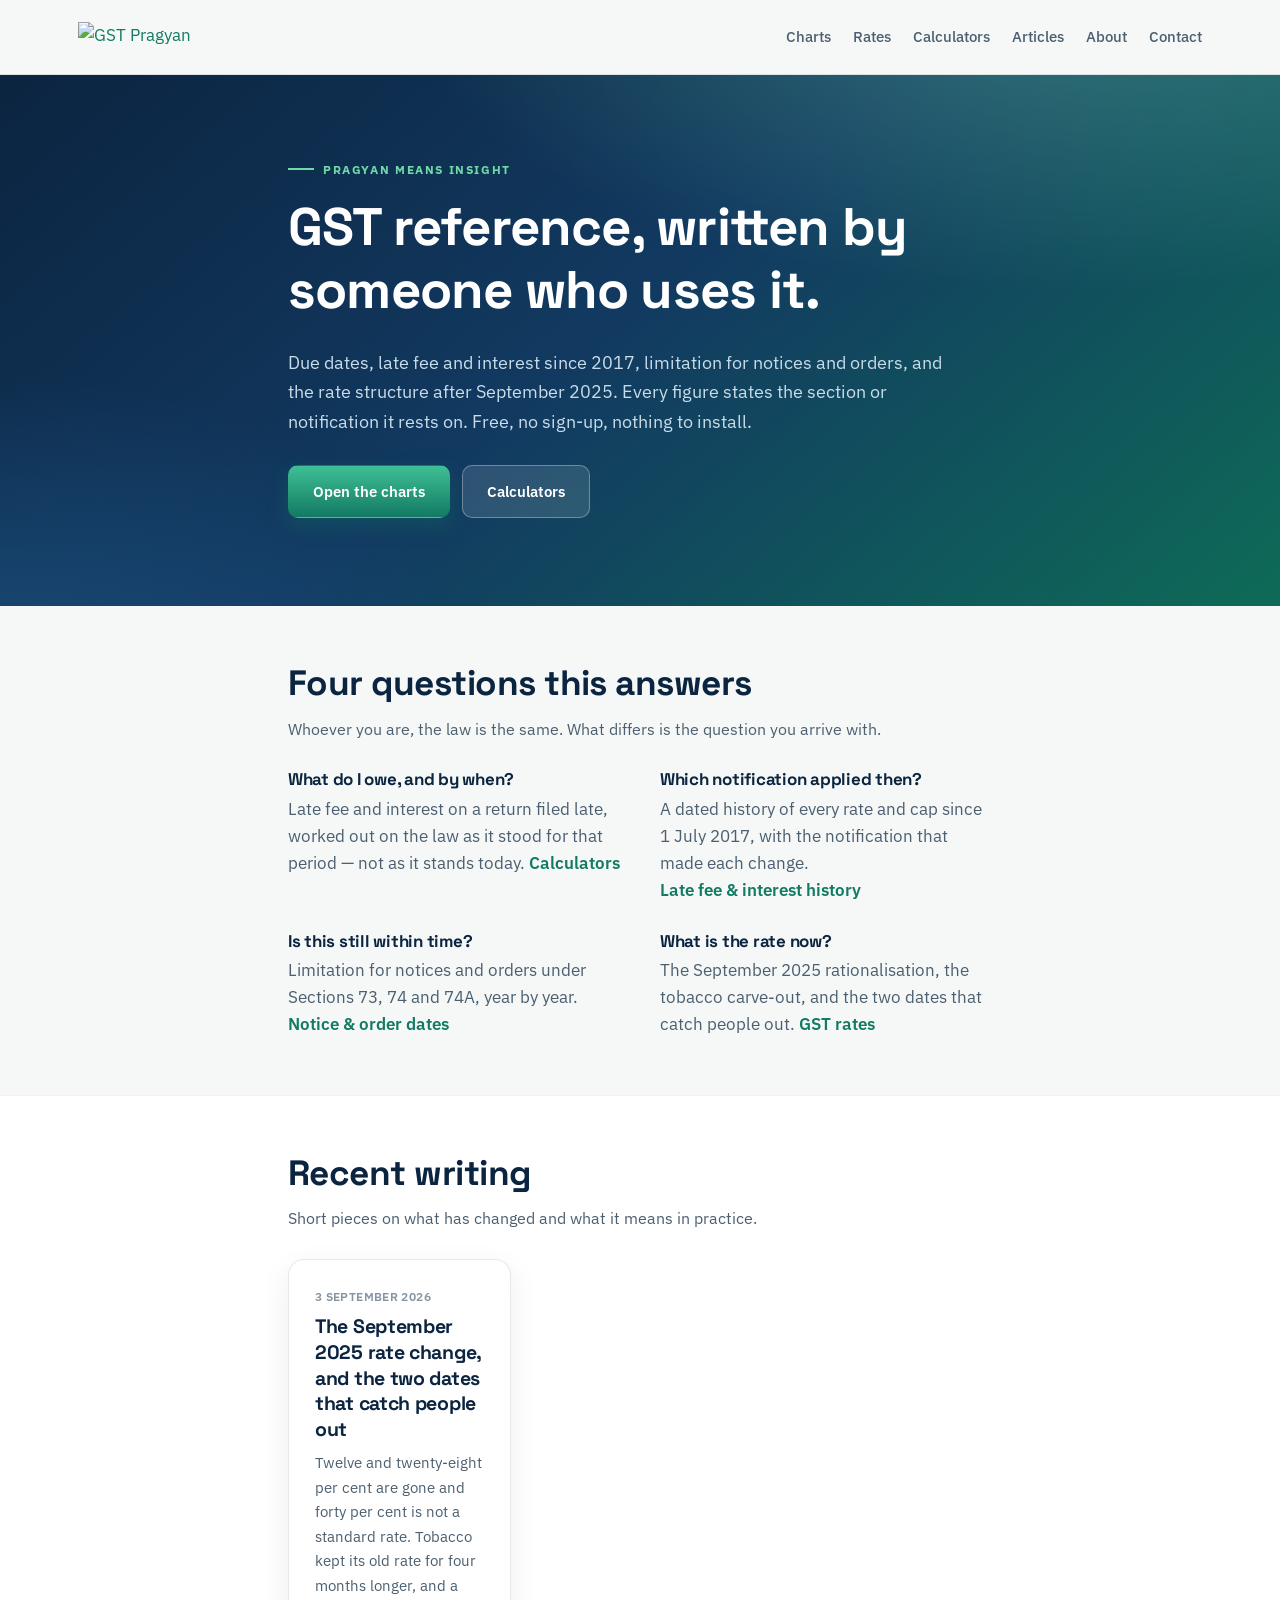
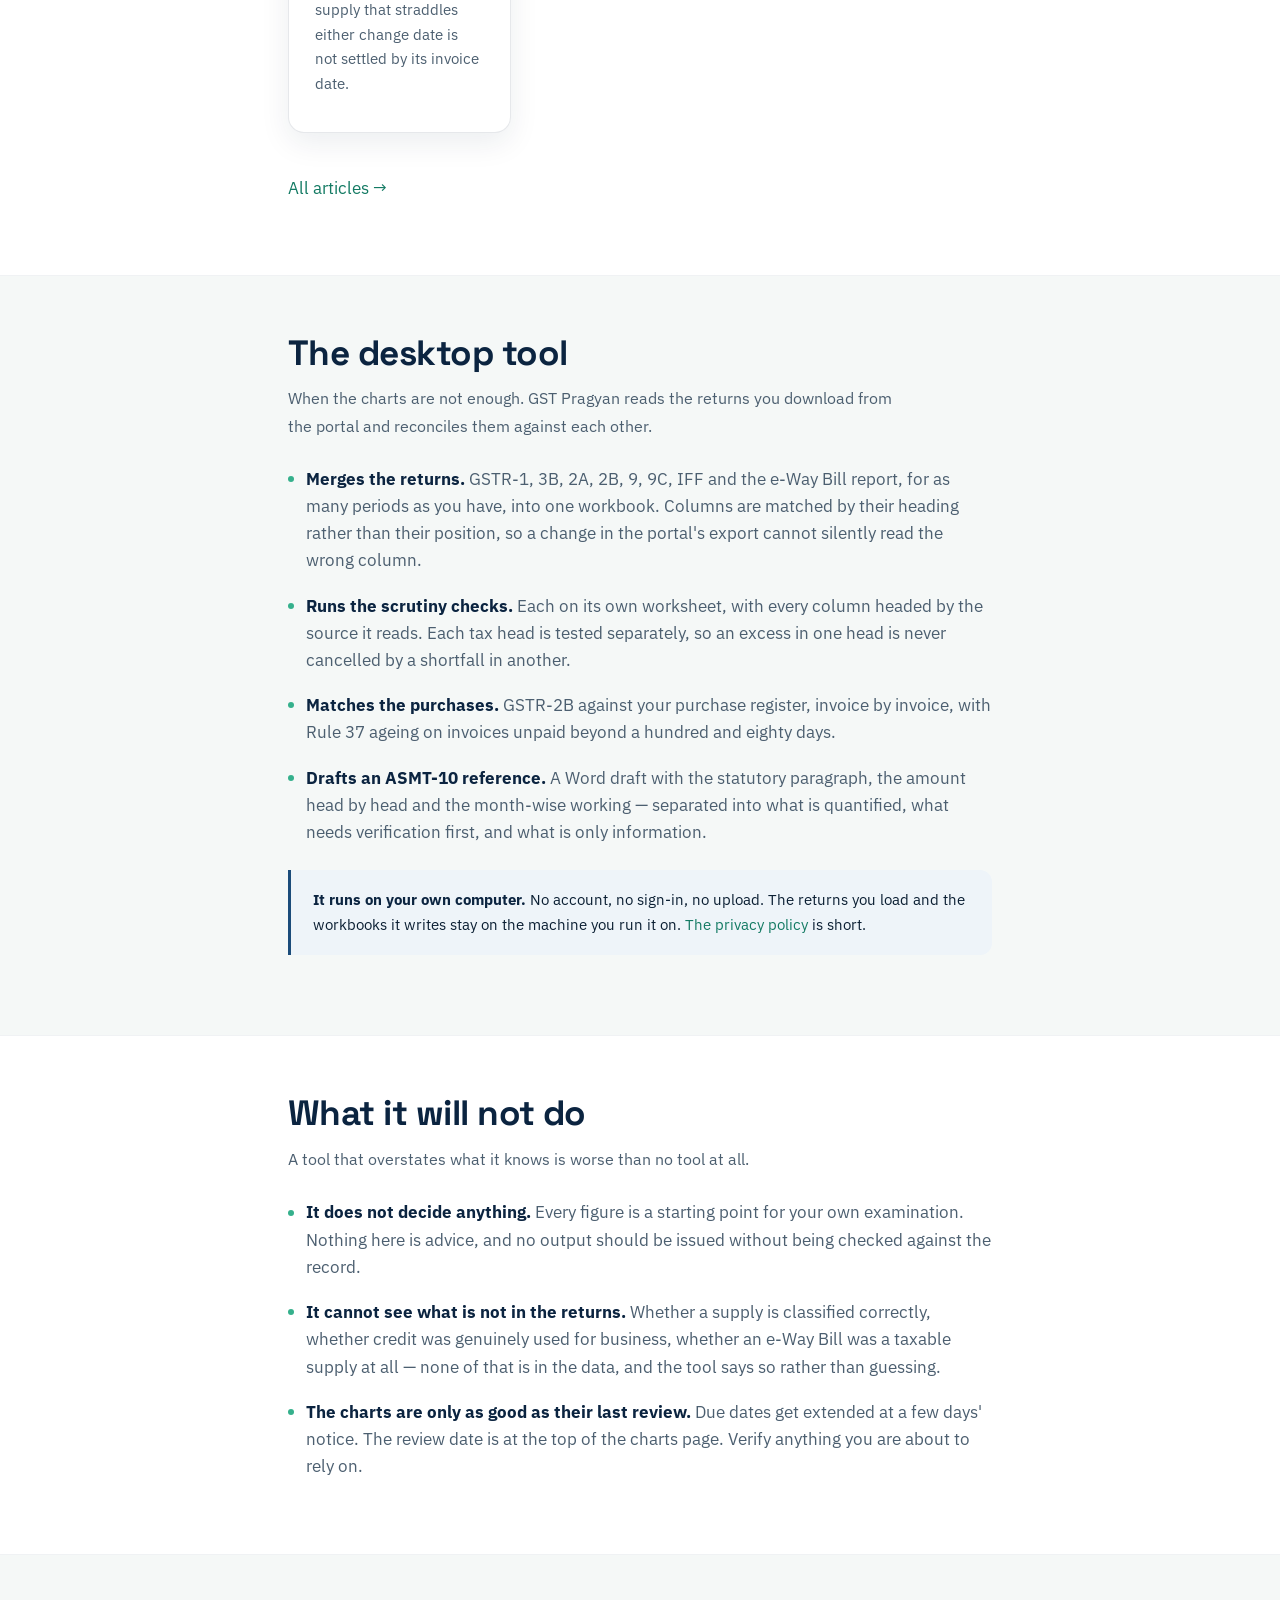
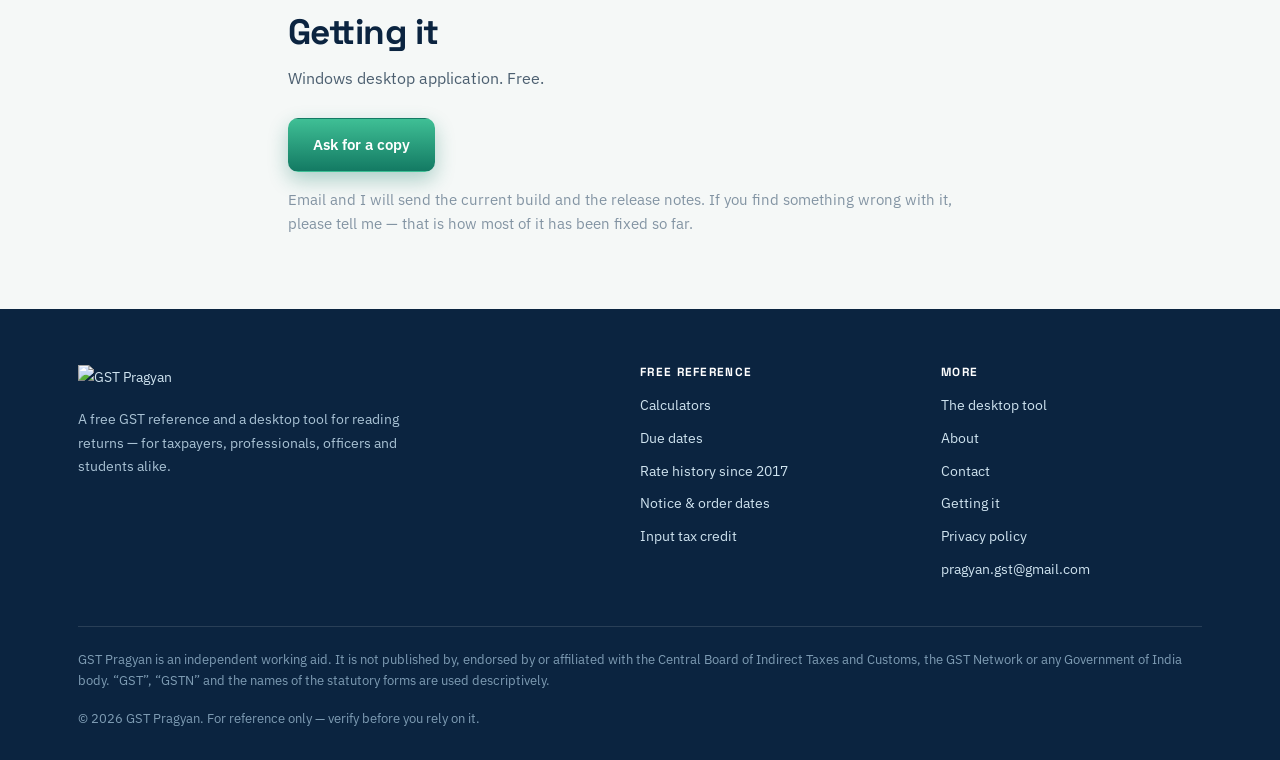
==== index.html @ 334d6736 "Add files via upload" ====
<!DOCTYPE html>
<html lang="en">
<head>
<meta charset="utf-8">
<meta name="viewport" content="width=device-width, initial-scale=1">
<title>GST Pragyan — read your GST returns, don't just file them</title>
<meta name="description" content="Free GST reference and calculators: due dates, late fee and interest from 01.07.2017 with every notification, limitation dates for notices and orders, and a desktop tool that reconciles GSTR-1, 3B, 2A and 2B.">
<meta property="og:title" content="GST Pragyan — read your GST returns">
<meta property="og:description" content="Free GST charts and calculators, and a desktop tool that reconciles the returns and prepares an ASMT-10 reference.">
<meta property="og:type" content="website">
<meta property="og:image" content="assets/og.jpg">
<meta name="theme-color" content="#0B2440">
<link rel="preconnect" href="https://fonts.googleapis.com">
<link rel="preconnect" href="https://fonts.gstatic.com" crossorigin>
<link href="https://fonts.googleapis.com/css2?family=Space+Grotesk:wght@500;600;700&family=IBM+Plex+Sans:wght@400;500;600;700&family=IBM+Plex+Mono:wght@500&display=swap" rel="stylesheet">
<link rel="stylesheet" href="style.css">
<link rel="icon" type="image/png" href="assets/mark-64.png">
<link rel="apple-touch-icon" href="assets/mark.png">
</head>
<body>
<a class="skip" href="#main">Skip to content</a>

<header class="site">
  <div class="wrap nav">
    <a class="brand" href="index.html">
      <img src="assets/wordmark.png" alt="GST Pragyan" width="215" height="27" class="wm">
    </a>
    <nav>
      <a href="compliance.html">Charts</a>
      <a href="compliance.html#rates">Rates</a>
      <a href="compliance.html#calc">Calculators</a>
      <a href="articles.html">Articles</a>
      <a href="about.html">About</a>
      <a href="contact.html">Contact</a>
    </nav>
  </div>
</header>

<main id="main">

<div class="hero">
  <div class="wrap narrow">
    <span class="eyebrow">Pragyan means insight</span>
    <h1>GST reference, written by someone who uses it.</h1>
    <p class="lede">Due dates, late fee and interest since 2017, limitation for notices and
    orders, and the rate structure after September 2025. Every figure states the section or
    notification it rests on. Free, no sign-up, nothing to install.</p>
    <div class="cta-row">
      <a class="btn btn-primary" href="compliance.html">Open the charts</a>
      <a class="btn btn-glass" href="compliance.html#calc">Calculators</a>
    </div>
  </div>
</div>

<section id="who">
  <div class="wrap narrow">
    <h2>Four questions this answers</h2>
    <p class="sub">Whoever you are, the law is the same. What differs is the question you
    arrive with.</p>

    <div class="qa">
      <div>
        <h3>What do I owe, and by when?</h3>
        <p>Late fee and interest on a return filed late, worked out on the law as it stood
        for that period — not as it stands today.
        <a href="compliance.html#calc">Calculators</a></p>
      </div>
      <div>
        <h3>Which notification applied then?</h3>
        <p>A dated history of every rate and cap since 1 July 2017, with the notification
        that made each change. <a href="compliance.html#history">Late fee &amp; interest history</a></p>
      </div>
      <div>
        <h3>Is this still within time?</h3>
        <p>Limitation for notices and orders under Sections 73, 74 and 74A, year by year.
        <a href="compliance.html#limitation">Notice &amp; order dates</a></p>
      </div>
      <div>
        <h3>What is the rate now?</h3>
        <p>The September 2025 rationalisation, the tobacco carve-out, and the two dates
        that catch people out. <a href="compliance.html#rates">GST rates</a></p>
      </div>
    </div>
  </div>
</section>

<section class="paper" id="articles">
  <div class="wrap narrow">
    <h2>Recent writing</h2>
    <p class="sub">Short pieces on what has changed and what it means in practice.</p>
    <div class="latest" id="latest-articles"></div>
    <p style="margin-top:22px"><a href="articles.html">All articles &rarr;</a></p>
  </div>
</section>

<section id="tool">
  <div class="wrap narrow">
    <h2>The desktop tool</h2>
    <p class="sub">When the charts are not enough. GST Pragyan reads the returns you
    download from the portal and reconciles them against each other.</p>

    <ul class="plain">
      <li><strong>Merges the returns.</strong> GSTR-1, 3B, 2A, 2B, 9, 9C, IFF and the
      e-Way Bill report, for as many periods as you have, into one workbook. Columns are
      matched by their heading rather than their position, so a change in the portal's
      export cannot silently read the wrong column.</li>

      <li><strong>Runs the scrutiny checks.</strong> Each on its own worksheet, with every
      column headed by the source it reads. Each tax head is tested separately, so an
      excess in one head is never cancelled by a shortfall in another.</li>

      <li><strong>Matches the purchases.</strong> GSTR-2B against your purchase register,
      invoice by invoice, with Rule 37 ageing on invoices unpaid beyond a hundred and
      eighty days.</li>

      <li><strong>Drafts an ASMT-10 reference.</strong> A Word draft with the statutory
      paragraph, the amount head by head and the month-wise working — separated into what
      is quantified, what needs verification first, and what is only information.</li>
    </ul>

    <div class="note info">
      <p><strong>It runs on your own computer.</strong> No account, no sign-in, no upload.
      The returns you load and the workbooks it writes stay on the machine you run it on.
      <a href="privacy.html">The privacy policy</a> is short.</p>
    </div>
  </div>
</section>

<section class="paper" id="honest">
  <div class="wrap narrow">
    <h2>What it will not do</h2>
    <p class="sub">A tool that overstates what it knows is worse than no tool at all.</p>

    <ul class="plain">
      <li><strong>It does not decide anything.</strong> Every figure is a starting point
      for your own examination. Nothing here is advice, and no output should be issued
      without being checked against the record.</li>

      <li><strong>It cannot see what is not in the returns.</strong> Whether a supply is
      classified correctly, whether credit was genuinely used for business, whether an
      e-Way Bill was a taxable supply at all — none of that is in the data, and the tool
      says so rather than guessing.</li>

      <li><strong>The charts are only as good as their last review.</strong> Due dates get
      extended at a few days' notice. The review date is at the top of the charts page.
      Verify anything you are about to rely on.</li>
    </ul>
  </div>
</section>

<section id="download">
  <div class="wrap narrow">
    <h2>Getting it</h2>
    <p class="sub">Windows desktop application. Free.</p>
    <p><a class="btn btn-primary" href="mailto:pragyan.gst@gmail.com?subject=GST%20Pragyan%20-%20download">Ask for a copy</a></p>
    <p class="muted" style="margin-top:14px">Email and I will send the current build and
    the release notes. If you find something wrong with it, please tell me — that is how
    most of it has been fixed so far.</p>
  </div>
</section>

</main>

<footer class="site">
  <div class="wrap">
    <div class="cols">
      <div>
        <a class="brand" href="index.html">
          <img src="assets/wordmark-light.png" alt="GST Pragyan" width="210" height="26" class="wm">
        </a>
        <p style="margin-top:14px;max-width:44ch">
          A free GST reference and a desktop tool for reading returns — for taxpayers,
          professionals, officers and students alike.
        </p>
      </div>
      <div>
        <h4>Free reference</h4>
        <ul>
          <li><a href="compliance.html#calc">Calculators</a></li>
          <li><a href="compliance.html#duedates">Due dates</a></li>
          <li><a href="compliance.html#history">Rate history since 2017</a></li>
          <li><a href="compliance.html#limitation">Notice &amp; order dates</a></li>
          <li><a href="compliance.html#itc">Input tax credit</a></li>
        </ul>
      </div>
      <div>
        <h4>More</h4>
        <ul>
          <li><a href="index.html#tool">The desktop tool</a></li>
          <li><a href="about.html">About</a></li>
          <li><a href="contact.html">Contact</a></li>
          <li><a href="index.html#download">Getting it</a></li>
          <li><a href="privacy.html">Privacy policy</a></li>
          <li><a href="mailto:pragyan.gst@gmail.com">pragyan.gst@gmail.com</a></li>
        </ul>
      </div>
    </div>
    <div class="rule">
      <p>GST Pragyan is an independent working aid. It is not published by, endorsed by or
      affiliated with the Central Board of Indirect Taxes and Customs, the GST Network or
      any Government of India body. “GST”, “GSTN” and the names of the statutory forms are
      used descriptively.</p>
      <p style="margin:0">© 2026 GST Pragyan. For reference only — verify before you rely on it.</p>
    </div>
  </div>
</footer>


<script>
/* The three most recent articles, from the same manifest that drives articles.html —
   so publishing means editing one file, not two. Silent on failure: a home page that
   loads is worth more than an error where a list would be. */
(function () {
  var host = document.getElementById("latest-articles");
  if (!host || !window.fetch) return;
  var M = ["January","February","March","April","May","June","July","August",
           "September","October","November","December"];
  function esc(s) {
    return String(s).replace(/[&<>"]/g, function (c) {
      return ({ "&": "&amp;", "<": "&lt;", ">": "&gt;", '"': "&quot;" })[c];
    });
  }
  fetch("articles.json", { cache: "no-store" })
    .then(function (r) { return r.ok ? r.json() : null; })
    .then(function (d) {
      var list = (d && d.articles) || [];
      if (!list.length) { document.getElementById("articles").style.display = "none"; return; }
      host.innerHTML = list.slice(0, 3).map(function (a) {
        var p = String(a.date).split("-");
        var when = p.length === 3
          ? parseInt(p[2], 10) + " " + M[parseInt(p[1], 10) - 1] + " " + p[0] : a.date;
        return '<article class="card art"><div class="art-meta">' + esc(when) + "</div>" +
               '<h3><a href="articles/' + esc(a.slug) + '.html">' + esc(a.title) + "</a></h3>" +
               "<p>" + esc(a.summary || "") + "</p></article>";
      }).join("");
    })
    .catch(function () { document.getElementById("articles").style.display = "none"; });
})();
</script>
</body>
</html>
---- style.css ----
/* GST Pragyan — one stylesheet, no framework, no build step.
   Palette taken from the logo: deep navy, teal, mint green, with orange as the single
   accent that appears in the wordmark's arrow. */

:root {
  --navy-deep: #0B2440;
  --navy: #123A61;
  --navy-soft: #1B4C7A;
  --teal-deep: #0E6B57;
  --teal: #137A63;
  --teal-light: #35B08C;
  --green: #6FD9A8;
  --orange: #F5921F;
  --orange-soft: #FFF1DE;
  --rose: #D6455B;
  --rose-soft: #FDEDEF;

  --bg: #F5F8F7;
  --paper: #FFFFFF;
  --ink: #0B1F33;
  --ink-soft: #4C5F70;
  --ink-faint: #8394A3;
  --line: rgba(11, 36, 64, .10);
  --line-soft: rgba(11, 36, 64, .06);

  --radius: 16px;
  --shadow: 0 10px 30px rgba(11, 36, 64, .08);
  --shadow-lg: 0 24px 60px rgba(11, 36, 64, .14);
  --wrap: 1180px;
  --sans: "IBM Plex Sans", -apple-system, BlinkMacSystemFont, "Segoe UI", Roboto, Arial, sans-serif;
  --display: "Space Grotesk", var(--sans);
  --mono: "IBM Plex Mono", ui-monospace, SFMono-Regular, Menlo, monospace;
}

* { box-sizing: border-box; }
html { scroll-behavior: smooth; scroll-padding-top: 88px; }
body {
  margin: 0; background: var(--bg); color: var(--ink);
  font-family: var(--sans); font-size: 16.5px; line-height: 1.65;
  -webkit-font-smoothing: antialiased;
}
img { max-width: 100%; display: block; }
h1, h2, h3, h4 { font-family: var(--display); margin: 0 0 .5em; color: var(--navy-deep);
                 letter-spacing: -.015em; line-height: 1.2; font-weight: 700; }
h1 { font-size: clamp(2.1rem, 5vw, 3.3rem); }
h2 { font-size: clamp(1.6rem, 3.2vw, 2.2rem); }
h3 { font-size: 1.1rem; }
p { margin: 0 0 1rem; }
a { color: var(--teal); text-decoration: none; }
a:hover { text-decoration: underline; }
.wrap { max-width: var(--wrap); margin: 0 auto; padding: 0 28px; }
.mono { font-family: var(--mono); font-variant-numeric: tabular-nums; }

/* ---------------------------------------------------------------- header */
header.site {
  position: sticky; top: 0; z-index: 60;
  background: rgba(245, 248, 247, .90);
  backdrop-filter: saturate(180%) blur(12px);
  border-bottom: 1px solid var(--line);
}
.nav { display: flex; align-items: center; gap: 26px; height: 74px; }
.brand { display: flex; align-items: center; gap: 11px; }
.brand:hover { text-decoration: none; }
.brand img { height: 42px; width: auto; }
.brand .bt { font-family: var(--display); font-weight: 700; font-size: 1.18rem;
             color: var(--navy-deep); letter-spacing: -.02em; line-height: 1.1; }
.brand .bs { font-size: .66rem; color: var(--ink-faint); letter-spacing: .1em;
             text-transform: uppercase; font-weight: 600; }
.nav nav { margin-left: auto; display: flex; gap: 22px; align-items: center; flex-wrap: wrap; }
.nav nav a { color: var(--ink-soft); font-size: .93rem; font-weight: 500; }
.nav nav a:hover, .nav nav a[aria-current="page"] { color: var(--navy-deep); text-decoration: none; }

/* ---------------------------------------------------------------- hero */
.hero {
  position: relative; overflow: hidden; color: #fff;
  background:
    radial-gradient(1100px 520px at 84% -20%, rgba(111, 217, 168, .38), transparent 62%),
    radial-gradient(760px 500px at 0% 115%, rgba(27, 76, 122, .9), transparent 62%),
    linear-gradient(140deg, #0B2440 0%, #123A61 48%, #0E6B57 100%);
  padding: 76px 0 88px;
}
.hero .wrap { position: relative; z-index: 2; }
.hero-grid { display: grid; grid-template-columns: 1.12fr .88fr; gap: 48px; align-items: center; }
.hero h1 { color: #fff; max-width: 15ch; }
.hero h1 em { font-style: normal; color: var(--green); }
.hero .lede { font-size: 1.13rem; color: #C9DCE9; max-width: 54ch; margin-bottom: 28px; }
.eyebrow {
  display: inline-flex; align-items: center; gap: 9px; font-size: .72rem; font-weight: 700;
  letter-spacing: .14em; text-transform: uppercase; color: var(--green); margin-bottom: 16px;
}
.eyebrow::before { content: ""; width: 26px; height: 2px; background: var(--green); }
.hero-art { display: grid; place-items: center; }
.hero-art img { max-width: 320px; filter: drop-shadow(0 24px 50px rgba(0, 0, 0, .32)); }
.badges { display: flex; gap: 9px; flex-wrap: wrap; margin-top: 26px; }
.cta-row { display: flex; gap: 12px; flex-wrap: wrap; }

/* ---------------------------------------------------------------- buttons + chips */
.btn {
  display: inline-flex; align-items: center; gap: 8px; padding: 13px 24px;
  border-radius: 10px; font-weight: 600; font-size: .96rem; border: 1px solid transparent;
  cursor: pointer; transition: transform .12s ease, box-shadow .12s ease, filter .12s ease;
}
.btn:hover { text-decoration: none; transform: translateY(-1px); }
.btn-primary { background: linear-gradient(180deg, #3FBF95, var(--teal)); color: #fff;
               box-shadow: 0 8px 20px rgba(19, 122, 99, .32); }
.btn-primary:hover { filter: brightness(1.06); }
.btn-glass { background: rgba(255, 255, 255, .12); color: #fff; border-color: rgba(255, 255, 255, .30); }
.btn-glass:hover { background: rgba(255, 255, 255, .2); }
.btn-outline { background: var(--paper); color: var(--navy-deep); border-color: var(--line); }
.btn-outline:hover { border-color: var(--navy-soft); box-shadow: var(--shadow); }
.btn[aria-disabled="true"] { opacity: .6; cursor: not-allowed; transform: none; }

.chip { display: inline-block; padding: 6px 14px; border-radius: 100px; font-size: .78rem;
        font-weight: 700; }
.chip-green { background: var(--green); color: #063D2A; }
.chip-glass { background: rgba(255, 255, 255, .16); color: #fff; }
.chip-orange { background: var(--orange-soft); color: #8A4A00; }
.chip-navy { background: #E6EEF6; color: var(--navy); }
.chip-teal { background: #E2F6EF; color: var(--teal-deep); }
.chip-rose { background: var(--rose-soft); color: var(--rose); }

/* ---------------------------------------------------------------- sections */
section { padding: 72px 0; }
section.paper { background: var(--paper); border-block: 1px solid var(--line-soft); }
.section-head { max-width: 66ch; margin-bottom: 40px; }
.section-head p { color: var(--ink-soft); font-size: 1.03rem; }
.center { text-align: center; margin-left: auto; margin-right: auto; }

.grid { display: grid; gap: 20px; }
.g2 { grid-template-columns: repeat(2, 1fr); }
.g3 { grid-template-columns: repeat(3, 1fr); }
.g4 { grid-template-columns: repeat(4, 1fr); }

.card {
  background: var(--paper); border: 1px solid var(--line); border-radius: var(--radius);
  padding: 26px; box-shadow: var(--shadow);
  transition: transform .15s ease, box-shadow .15s ease;
}
.card.lift:hover { transform: translateY(-3px); box-shadow: var(--shadow-lg); }
.card h3 { margin-bottom: .4em; }
.card p { color: var(--ink-soft); font-size: .93rem; margin: 0; }
.card .ico { width: 46px; height: 46px; border-radius: 13px; display: grid; place-items: center;
             font-size: 1.2rem; margin-bottom: 16px; font-weight: 700; }
.i-teal { background: #E2F6EF; color: var(--teal); }
.i-navy { background: #E6EEF6; color: var(--navy-soft); }
.i-orange { background: var(--orange-soft); color: #C2700A; }
.i-green { background: #E8FAF1; color: var(--teal-deep); }
.i-rose { background: var(--rose-soft); color: var(--rose); }

.stat-band { background: var(--navy-deep); color: #fff; padding: 44px 0; }
.stat-band .n { font-family: var(--display); font-size: 2.4rem; font-weight: 700;
                color: var(--green); line-height: 1; }
.stat-band .l { font-size: .85rem; color: #A9C2D4; margin-top: 6px; }

/* ---------------------------------------------------------------- tables */
.table-scroll { overflow-x: auto; border: 1px solid var(--line); border-radius: var(--radius);
                background: var(--paper); box-shadow: var(--shadow); margin-bottom: 26px; }
table { border-collapse: collapse; width: 100%; font-size: .9rem; min-width: 640px; }
caption { text-align: left; padding: 20px 22px 4px; font-family: var(--display);
          font-weight: 700; color: var(--navy-deep); font-size: 1.02rem; }
th, td { padding: 12px 18px; text-align: left; border-bottom: 1px solid var(--line-soft);
         vertical-align: top; }
thead th { background: var(--navy); color: #fff; font-size: .72rem; letter-spacing: .08em;
           text-transform: uppercase; font-weight: 700; border-bottom: none; }
tbody tr:last-child td { border-bottom: none; }
tbody tr:nth-child(even) { background: #FAFCFC; }
tbody tr:hover { background: #F1F7F5; }
td.num, th.num { text-align: right; font-variant-numeric: tabular-nums; }
td strong { color: var(--navy-deep); }

/* ---------------------------------------------------------------- callouts */
.note { border-left: 3px solid var(--orange); background: var(--orange-soft);
        padding: 18px 22px; border-radius: 0 12px 12px 0; font-size: .93rem; margin: 24px 0; }
.note.info { border-left-color: var(--navy-soft); background: #EEF4F9; }
.note.warn { border-left-color: var(--rose); background: var(--rose-soft); }
.note.good { border-left-color: var(--teal); background: #E9F8F2; }
.note p:last-child { margin-bottom: 0; }
.note strong { color: var(--navy-deep); }

/* ---------------------------------------------------------------- calculator */
.calc-shell { background: linear-gradient(150deg, #0B2440, #123A61 58%, #0E6B57);
              border-radius: var(--radius); padding: 32px; box-shadow: var(--shadow-lg); }
.calc-shell h3 { color: #fff; font-size: 1.35rem; }
.calc-shell > p { color: #B7CEDD; }
.calc { display: grid; gap: 16px; grid-template-columns: 1fr 1fr; margin-top: 22px; }
.field label { display: block; font-size: .74rem; font-weight: 700; color: #A9C6D6;
               margin-bottom: 6px; letter-spacing: .05em; text-transform: uppercase; }
.field input, .field select {
  width: 100%; padding: 12px 14px; font-size: .96rem; font-family: var(--sans);
  border: 1px solid rgba(255, 255, 255, .22); border-radius: 10px;
  background: rgba(255, 255, 255, .10); color: #fff;
}
.field select option { color: var(--ink); }
.field input:focus, .field select:focus { outline: 2px solid var(--green); outline-offset: 1px; }
.calc-out { display: grid; grid-template-columns: repeat(3, 1fr); gap: 14px; margin-top: 24px; }
.calc-out .box { background: rgba(255, 255, 255, .10); border: 1px solid rgba(255, 255, 255, .16);
                 border-radius: 12px; padding: 18px; }
.calc-out .lbl { font-size: .66rem; letter-spacing: .1em; text-transform: uppercase;
                 color: #9FC4D8; font-weight: 700; }
.calc-out .big { font-family: var(--display); font-size: 1.7rem; font-weight: 700;
                 color: #fff; margin-top: 6px; }
.calc-out .box.hi { background: rgba(111, 217, 168, .16); border-color: rgba(111, 217, 168, .45); }
.calc-out .box.hi .big { color: var(--green); }
.calc-basis { margin-top: 16px; font-size: .85rem; color: #B7CEDD; }

/* ---------------------------------------------------------------- footer */
footer.site { background: var(--navy-deep); color: #A9C2D4; padding: 56px 0 30px; font-size: .9rem; }
footer.site h4 { color: #fff; font-size: .74rem; letter-spacing: .11em; text-transform: uppercase;
                 margin-bottom: 14px; }
footer.site a { color: #CFE3EF; }
footer.site .cols { display: grid; grid-template-columns: 2fr 1fr 1fr; gap: 40px; }
footer.site ul { list-style: none; padding: 0; margin: 0; }
footer.site li { margin-bottom: 9px; }
footer.site .brand .bt { color: #fff; }
.rule { border-top: 1px solid rgba(255, 255, 255, .12); margin-top: 36px; padding-top: 22px;
        font-size: .82rem; color: #7F9DB4; }

/* ---------------------------------------------------------------- prose */
.prose { max-width: 78ch; }
.prose h2 { margin-top: 2.2em; }
.prose h3 { margin-top: 1.7em; }
.prose ul, .prose ol { padding-left: 1.3em; }
.prose li { margin-bottom: .45em; }
.updated { font-size: .85rem; color: var(--ink-soft); }
.toc { background: var(--paper); border: 1px solid var(--line); border-radius: var(--radius);
       padding: 22px 26px; margin-bottom: 36px; box-shadow: var(--shadow); }
.toc ol { margin: 0; padding-left: 1.2em; columns: 2; column-gap: 34px; }
.toc li { margin-bottom: 5px; font-size: .9rem; }

.skip { position: absolute; left: -9999px; background: #fff; padding: 10px 16px; z-index: 100; }
.skip:focus { left: 12px; top: 12px; }

/* ---------------------------------------------------------------- responsive */
@media (max-width: 980px) {
  .hero-grid { grid-template-columns: 1fr; }
  .hero-art { order: -1; }
  .hero-art img { max-width: 210px; }
  .g4, .g3 { grid-template-columns: repeat(2, 1fr); }
  footer.site .cols { grid-template-columns: 1fr 1fr; }
}
@media (max-width: 680px) {
  .g2, .g3, .g4, .calc, .calc-out { grid-template-columns: 1fr; }
  .nav { height: auto; padding: 12px 0; flex-wrap: wrap; gap: 12px; }
  .nav nav { margin-left: 0; width: 100%; gap: 15px; }
  .toc ol { columns: 1; }
  footer.site .cols { grid-template-columns: 1fr; }
  section { padding: 50px 0; }
  .hero { padding: 50px 0 58px; }
  .calc-shell { padding: 22px; }
}
@media print { header.site, footer.site, .btn { display: none; } body { background: #fff; } }

/* The wordmark replaces the text lock-up in the header and footer. */
.brand .wm { height: 30px; width: auto; }
footer.site .brand .wm { height: 28px; }
@media (max-width: 680px) { .brand .wm { height: 26px; } }

/* ---------------------------------------------------------------- audiences */
.audience { display: grid; grid-template-columns: repeat(4, 1fr); gap: 18px; }
.aud {
  background: var(--paper); border: 1px solid var(--line); border-radius: var(--radius);
  padding: 24px; box-shadow: var(--shadow); position: relative; overflow: hidden;
  transition: transform .15s ease, box-shadow .15s ease;
}
.aud:hover { transform: translateY(-3px); box-shadow: var(--shadow-lg); }
.aud::before { content: ""; position: absolute; inset: 0 0 auto 0; height: 4px; }
.aud.a1::before { background: var(--navy-soft); }
.aud.a2::before { background: var(--teal); }
.aud.a3::before { background: var(--orange); }
.aud.a4::before { background: #7C5CD6; }
.aud .tag { font-size: .68rem; letter-spacing: .12em; text-transform: uppercase;
            font-weight: 700; color: var(--ink-faint); }
.aud h3 { margin: 8px 0 8px; font-size: 1.08rem; }
.aud p { color: var(--ink-soft); font-size: .9rem; margin: 0 0 14px; }
.aud .go { font-size: .86rem; font-weight: 700; }

/* ---------------------------------------------------------------- timeline */
.timeline { position: relative; padding-left: 26px; margin: 26px 0; }
.timeline::before { content: ""; position: absolute; left: 7px; top: 6px; bottom: 6px;
                    width: 2px; background: linear-gradient(var(--teal), var(--navy-soft)); }
.tl { position: relative; margin-bottom: 22px; }
.tl::before { content: ""; position: absolute; left: -23px; top: 7px; width: 12px;
              height: 12px; border-radius: 50%; background: var(--paper);
              border: 3px solid var(--teal); }
.tl .when { font-family: var(--mono); font-size: .8rem; font-weight: 600;
            color: var(--teal-deep); }
.tl h4 { margin: 2px 0 4px; font-size: 1rem; }
.tl p { margin: 0; font-size: .9rem; color: var(--ink-soft); }
.tl .ntf { display: inline-block; margin-top: 6px; font-size: .76rem; font-weight: 600;
           background: #EEF4F9; color: var(--navy); padding: 3px 10px; border-radius: 6px; }

/* ---------------------------------------------------------------- misc */
.jump { display: flex; gap: 8px; flex-wrap: wrap; margin: 22px 0 6px; }
.jump a { font-size: .82rem; font-weight: 600; padding: 7px 14px; border-radius: 8px;
          background: var(--paper); border: 1px solid var(--line); color: var(--navy); }
.jump a:hover { border-color: var(--teal); text-decoration: none; }
.tick { color: var(--teal); font-weight: 700; }
.cross { color: var(--rose); font-weight: 700; }
tbody tr.hi { background: #FFF8EC !important; }
.small { font-size: .84rem; color: var(--ink-soft); }
@media (max-width: 980px) { .audience { grid-template-columns: repeat(2, 1fr); } }
@media (max-width: 680px) { .audience { grid-template-columns: 1fr; } }


/* ================================================================ 2026 dashboard refresh */
.hero-dashboard { margin-top: 34px; background: rgba(255,255,255,.08); border: 1px solid rgba(255,255,255,.15); border-radius: 22px; padding: 20px; box-shadow: 0 24px 60px rgba(3,20,35,.22); backdrop-filter: blur(8px); }
.dash-top { display:flex; align-items:center; justify-content:space-between; gap:18px; color:#fff; margin-bottom:16px; }
.dash-top strong { display:block; font-family:var(--display); font-size:1.15rem; margin-top:4px; }
.dash-kicker { color:#A9C6D6; font-size:.66rem; letter-spacing:.12em; font-weight:700; }
.status-dot { color:#DDF9EC; background:rgba(111,217,168,.14); border:1px solid rgba(111,217,168,.28); padding:6px 10px; border-radius:999px; font-size:.72rem; font-weight:700; }
.dash-grid { display:grid; grid-template-columns:repeat(3,1fr); gap:12px; }
.dash-card { background:rgba(255,255,255,.09); border:1px solid rgba(255,255,255,.13); border-radius:14px; padding:15px; color:#fff; }
.dash-card span,.dash-card small { display:block; color:#A9C6D6; font-size:.72rem; }
.dash-card b { display:block; font-family:var(--display); font-size:1.02rem; margin:8px 0 5px; }
.dash-alert { border-color:rgba(111,217,168,.42); background:rgba(111,217,168,.10); }
.dash-chart { margin-top:12px; background:rgba(4,23,39,.25); border:1px solid rgba(255,255,255,.10); border-radius:14px; padding:15px 16px 12px; }
.chart-title { display:flex; justify-content:space-between; gap:12px; color:#fff; font-size:.84rem; }
.chart-title span { color:#8EADBF; font-size:.72rem; }
.mini-bars { height:76px; display:flex; align-items:end; gap:8px; margin-top:10px; }
.mini-bars i { flex:1; min-width:10px; border-radius:5px 5px 2px 2px; background:linear-gradient(to top,#6FD9A8,#2D7B68); opacity:.9; }
.mini-axis { display:flex; justify-content:space-between; color:#8EADBF; font-size:.66rem; margin-top:5px; }
.insights { background:#F6FAF8; border-top:1px solid var(--line); border-bottom:1px solid var(--line); }
.chart-grid { display:grid; grid-template-columns:repeat(2,1fr); gap:20px; }
.chart-card { background:var(--paper); border:1px solid var(--line); border-radius:18px; padding:24px; box-shadow:var(--shadow); }
.chart-card.chart-featured { background:linear-gradient(145deg,#0B2440,#123A61); color:#fff; border-color:#123A61; }
.chart-head { display:flex; justify-content:space-between; align-items:flex-start; gap:15px; margin-bottom:20px; }
.chart-label { font-size:.64rem; font-weight:800; letter-spacing:.12em; color:var(--teal-deep); }
.chart-featured .chart-label { color:#8EE8C3; }
.chart-head h3 { margin:5px 0 0; font-size:1.08rem; }
.chart-note { font-size:.68rem; color:var(--ink-faint); white-space:nowrap; }
.chart-featured .chart-note { color:#B7CEDD; }
.chart-pill { font-size:.67rem; padding:5px 9px; border-radius:999px; background:rgba(111,217,168,.13); color:#8EE8C3; white-space:nowrap; }
.hbar { display:grid; grid-template-columns:90px 1fr 52px; gap:10px; align-items:center; margin:15px 0; font-size:.82rem; }
.hbar i { display:block; height:9px; background:#E7F0ED; border-radius:99px; overflow:hidden; }
.hbar i b { display:block; height:100%; border-radius:99px; background:linear-gradient(90deg,var(--teal),var(--navy-soft)); }
.hbar strong { font-size:.76rem; text-align:right; }
.vchart { height:130px; display:flex; align-items:end; gap:12px; padding:10px 8px 0; border-bottom:1px solid var(--line); }
.vchart > div { flex:1; height:100%; display:flex; align-items:end; justify-content:center; position:relative; }
.vchart i { width:70%; max-width:28px; border-radius:6px 6px 0 0; background:linear-gradient(to top,var(--navy-soft),#7BCFB0); }
.vchart span { position:absolute; top:-4px; font-size:.62rem; color:var(--ink-faint); }
.vlabels { display:flex; justify-content:space-between; gap:8px; font-size:.63rem; color:var(--ink-faint); padding-top:7px; }
.linechart { width:100%; height:auto; margin-top:5px; }
.linechart .gridline { stroke:#DDE7E4; stroke-width:1; fill:none; }
.linechart .trend { stroke:var(--teal); stroke-width:5; fill:none; stroke-linecap:round; }
.linechart circle { fill:var(--paper); stroke:var(--teal); stroke-width:4; }
.linechart text { fill:#7A8D98; font-size:12px; }
.chart-source { display:block; margin-top:16px; color:var(--ink-faint); font-size:.72rem; line-height:1.5; }
.chart-featured .chart-source { color:#A9C2D4; }
.steps { display:grid; gap:10px; }
.steps > div { display:grid; grid-template-columns:32px 1fr auto; gap:10px; align-items:center; padding:11px 0; border-bottom:1px solid rgba(255,255,255,.12); }
.steps b { color:#8EE8C3; font-family:var(--mono); font-size:.7rem; }
.steps span { color:#B7CEDD; font-size:.78rem; }
.steps strong { font-size:.82rem; }
.regime-grid { display:grid; grid-template-columns:repeat(3,1fr); gap:18px; margin:22px 0 28px; }
.regime-card { background:var(--paper); border:1px solid var(--line); border-top:4px solid var(--navy-soft); border-radius:16px; padding:22px; box-shadow:var(--shadow); }
.regime-card.regime-74 { border-top-color:var(--orange); }
.regime-card.regime-74a { border-top-color:var(--teal); }
.regime-tag { font-size:.64rem; letter-spacing:.13em; font-weight:800; color:var(--ink-faint); }
.regime-card h3 { font-size:1.03rem; margin:8px 0 16px; }
.regime-rule { display:grid; grid-template-columns:76px 1fr; gap:4px 12px; padding:10px 0; border-top:1px solid var(--line-soft); }
.regime-rule b { font-size:.7rem; color:var(--ink-faint); text-transform:uppercase; letter-spacing:.06em; }
.regime-rule strong { font-family:var(--display); font-size:1.03rem; }
.regime-rule span { grid-column:2; color:var(--ink-soft); font-size:.76rem; }
.regime-card p { color:var(--ink-soft); font-size:.78rem; margin:12px 0 0; }
.limitation-table table { min-width:980px; }
.limitation-table td { font-variant-numeric:tabular-nums; }
@media (max-width:980px) { .dash-grid,.regime-grid { grid-template-columns:1fr; } .chart-grid { grid-template-columns:1fr; } }
@media (max-width:680px) { .dash-top { align-items:flex-start; flex-direction:column; } .hero-dashboard { padding:14px; } .hbar { grid-template-columns:76px 1fr 42px; } .chart-card { padding:18px; } }

/* ---------------------------------------------------------------- articles */
/* A shorter hero. The full one is 76px/88px of padding sized around the dashboard
   artwork on the home page; an article has none, and the same padding pushes the first
   paragraph below the fold. */
.hero.slim { padding: 52px 0 46px; }
.hero.slim h1 { max-width: 26ch; font-size: clamp(1.6rem, 3.1vw, 2.35rem); }
.hero.slim .lede { margin-bottom: 0; }
.hero.slim .eyebrow a:hover { text-decoration: underline; }

/* The list on articles.html is rendered from articles.json, so these styles have to
   stand on their own without any markup in the page to look at. */
.art { margin-bottom: 20px; }
.art-meta { font-size: .78rem; color: var(--ink-faint); letter-spacing: .03em;
            text-transform: uppercase; font-weight: 600; margin-bottom: 8px;
            display: flex; align-items: center; gap: 8px; flex-wrap: wrap; }
.art h3 { margin: 0 0 8px; font-size: 1.22rem; line-height: 1.32; }
.art h3 a { color: var(--navy-deep); text-decoration: none; }
.art h3 a:hover { color: var(--teal-deep); text-decoration: underline; }
.art p { margin: 0 0 10px; color: var(--ink-soft); }
.art .more { font-weight: 600; color: var(--teal-deep); text-decoration: none;
             font-size: .93rem; }
.art .more:hover { text-decoration: underline; }
.art-meta .chip { text-transform: none; letter-spacing: 0; font-weight: 600; }

/* The three most recent, on the home page. */
.latest { display: grid; gap: 18px; grid-template-columns: repeat(3, 1fr); }
@media (max-width: 900px) { .latest { grid-template-columns: 1fr; } }

/* A reading column. Article bodies are text, not charts, so they are narrower than
   the chart pages and the measure stays comfortable. */
.prose { max-width: 74ch; }
.prose h2 { margin-top: 34px; }

/* ================================================================ 2026 redesign
   The pages were carrying a lot of ornament — a mocked-up dashboard, decorative
   charts whose data meant nothing, a band of round-number statistics. On a
   reference people check figures against, ornament that looks like data is worse
   than no ornament: a reader cannot tell the illustrative line from the real
   table. What follows is what the plain pages need and nothing else. */

/* A reading column. Most of this site is prose and short tables, not dashboards. */
.wrap.narrow { max-width: 760px; }

/* Quieter hero: no grid, no artwork, no mock screen. */
.hero h1 { max-width: 24ch; }
.hero .lede { max-width: 60ch; }

/* A sub-heading line under an h2. */
.sub { color: var(--ink-soft); font-size: 1.03rem; max-width: 62ch; margin: -6px 0 26px; }

/* The four questions. Two columns on a wide screen, one on a phone, no cards —
   a card around every paragraph is the thing that made the old page feel busy. */
.qa { display: grid; gap: 26px 40px; grid-template-columns: 1fr 1fr; }
.qa h3 { font-size: 1.06rem; margin: 0 0 6px; color: var(--navy-deep); }
.qa p { margin: 0; color: var(--ink-soft); }
.qa a { font-weight: 600; white-space: nowrap; }
@media (max-width: 780px) { .qa { grid-template-columns: 1fr; } }

/* Plain prose lists, for points that are sentences rather than bullets. */
ul.plain { list-style: none; padding: 0; margin: 0; }
ul.plain > li { padding: 0 0 0 18px; margin-bottom: 18px; position: relative;
                color: var(--ink-soft); }
ul.plain > li::before { content: ""; position: absolute; left: 0; top: .62em;
                        width: 6px; height: 6px; border-radius: 50%;
                        background: var(--teal-light); }
ul.plain strong { color: var(--navy-deep); }

.muted { color: var(--ink-faint); font-size: .93rem; }

/* One address, given the room to be the point of the page. */
.big-link { font-family: var(--display); font-size: clamp(1.3rem, 3.4vw, 1.9rem);
            font-weight: 600; margin: 0 0 30px; word-break: break-word; }

/* Sections breathe more and repeat less. */
section { padding: 56px 0; }
section h2 { margin-top: 0; }
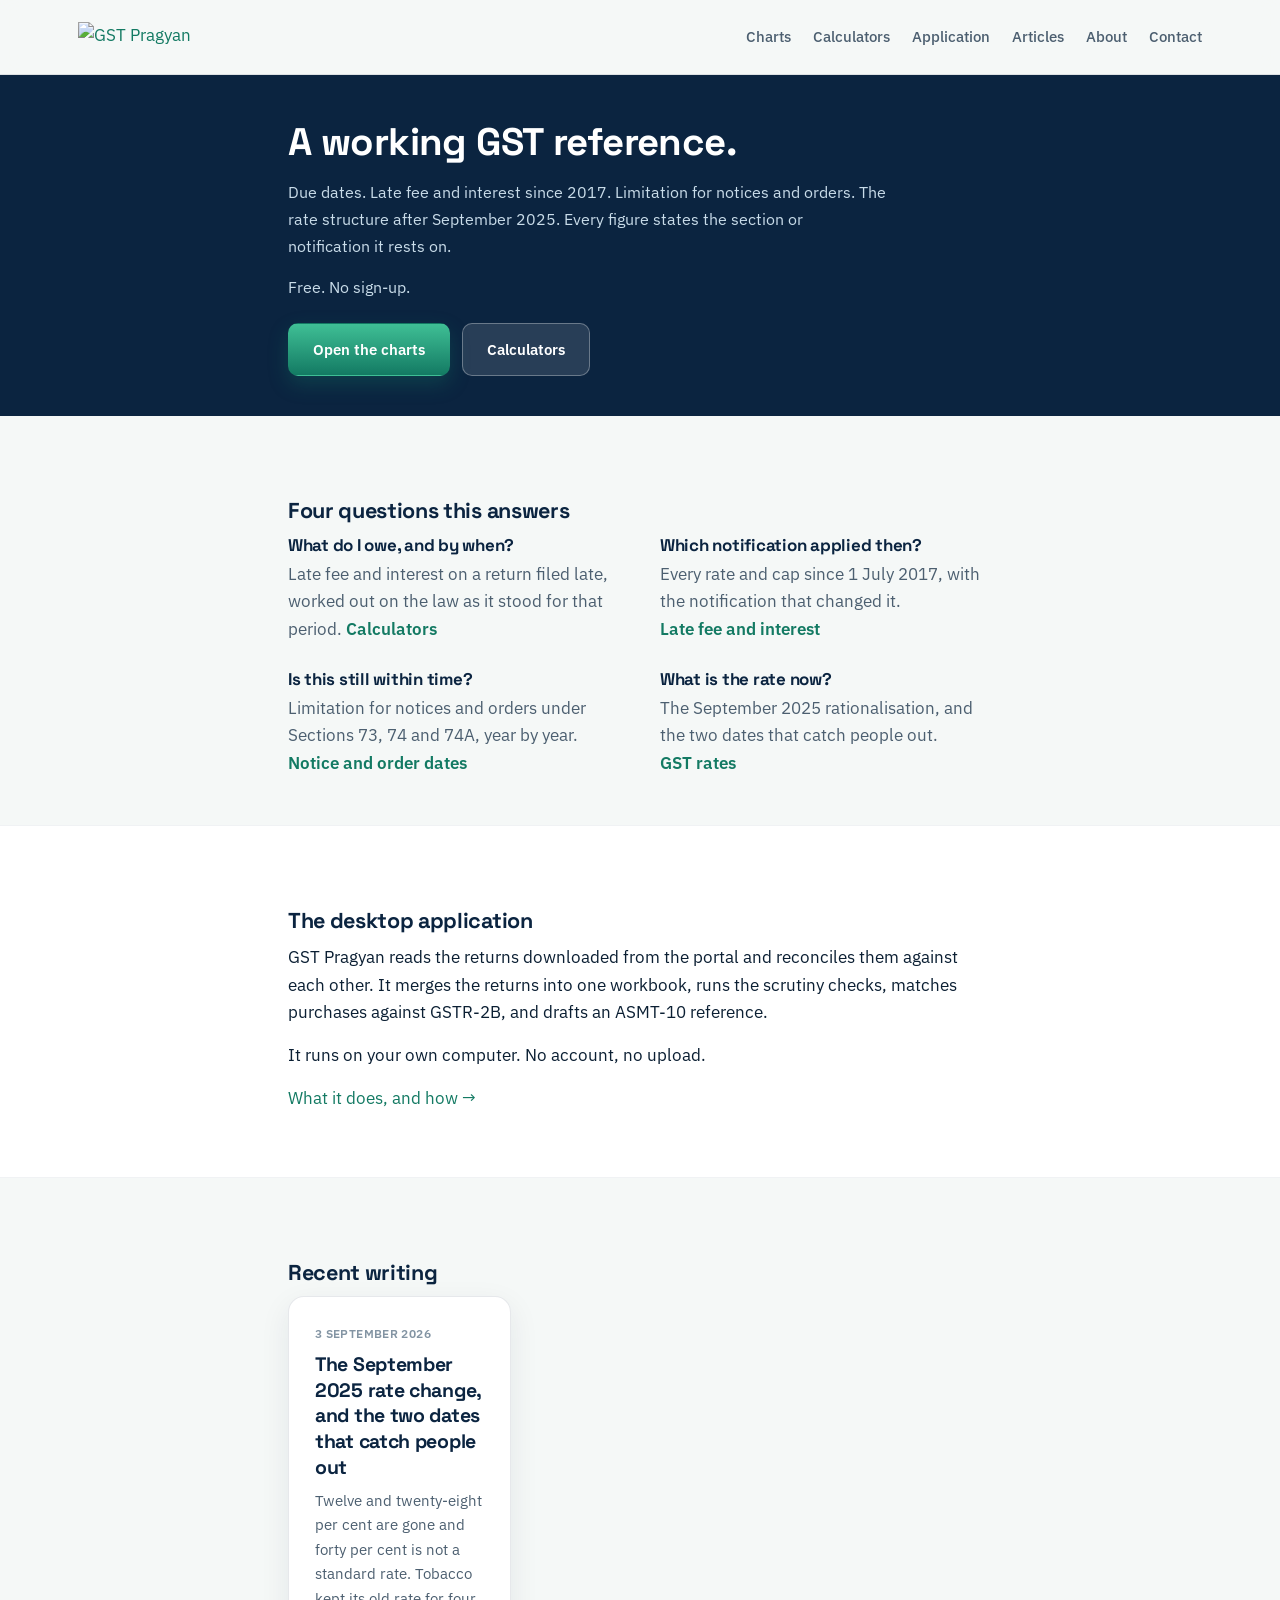
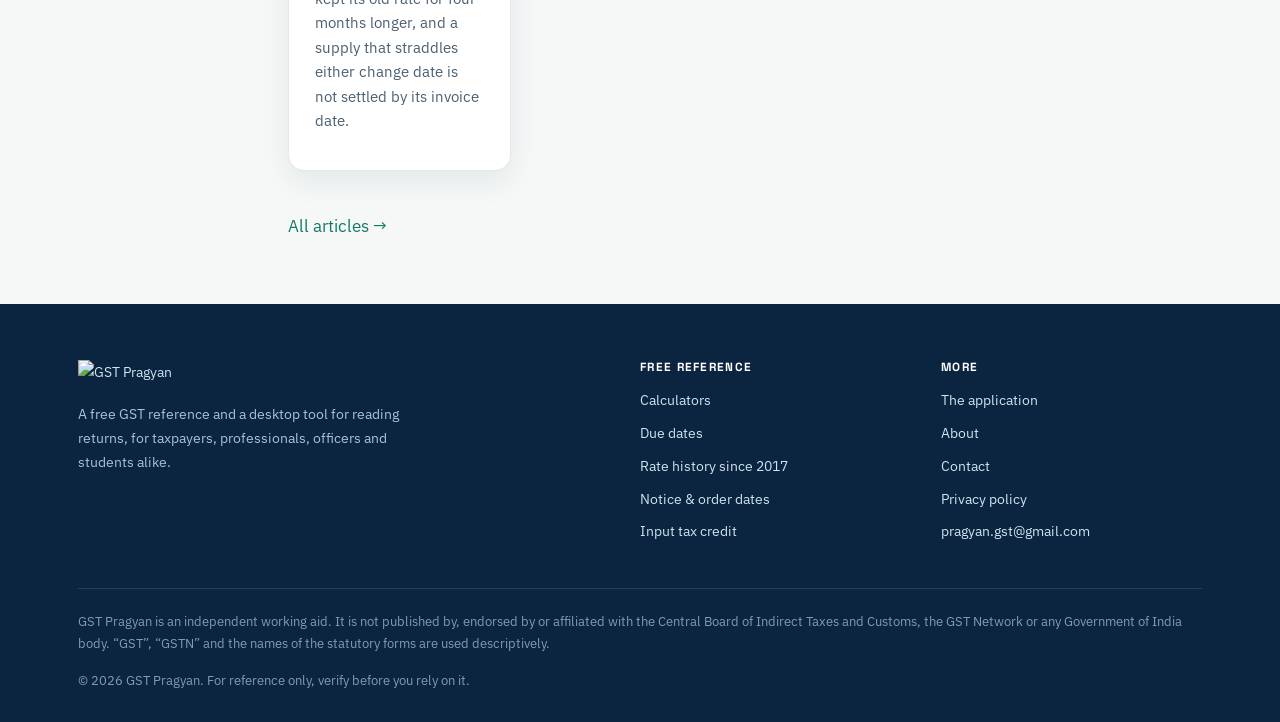
==== commit 9115fa1d: "Add files via upload" ====
--- a/index.html
+++ b/index.html
@@ -3,9 +3,9 @@
 <head>
 <meta charset="utf-8">
 <meta name="viewport" content="width=device-width, initial-scale=1">
-<title>GST Pragyan — read your GST returns, don't just file them</title>
-<meta name="description" content="Free GST reference and calculators: due dates, late fee and interest from 01.07.2017 with every notification, limitation dates for notices and orders, and a desktop tool that reconciles GSTR-1, 3B, 2A and 2B.">
-<meta property="og:title" content="GST Pragyan — read your GST returns">
+<title>GST Pragyan. GST charts, calculators and a desktop reconciliation tool</title>
+<meta name="description" content="Free GST reference: due dates, late fee and interest since 2017, limitation for notices and orders, and the rate structure after September 2025. Every figure cited.">
+<meta property="og:title" content="GST Pragyan. GST charts, calculators and a desktop reconciliation tool">
 <meta property="og:description" content="Free GST charts and calculators, and a desktop tool that reconciles the returns and prepares an ASMT-10 reference.">
 <meta property="og:type" content="website">
 <meta property="og:image" content="assets/og.jpg">
@@ -27,8 +27,8 @@
     </a>
     <nav>
       <a href="compliance.html">Charts</a>
-      <a href="compliance.html#rates">Rates</a>
       <a href="compliance.html#calc">Calculators</a>
+      <a href="app.html">Application</a>
       <a href="articles.html">Articles</a>
       <a href="about.html">About</a>
       <a href="contact.html">Contact</a>
@@ -37,14 +37,13 @@
 </header>
 
 <main id="main">
-
 <div class="hero">
   <div class="wrap narrow">
-    <span class="eyebrow">Pragyan means insight</span>
-    <h1>GST reference, written by someone who uses it.</h1>
-    <p class="lede">Due dates, late fee and interest since 2017, limitation for notices and
-    orders, and the rate structure after September 2025. Every figure states the section or
-    notification it rests on. Free, no sign-up, nothing to install.</p>
+    <h1>A working GST reference.</h1>
+    <p class="lede">Due dates. Late fee and interest since 2017. Limitation for notices and
+    orders. The rate structure after September 2025. Every figure states the section or
+    notification it rests on.</p>
+    <p class="lede">Free. No sign-up.</p>
     <div class="cta-row">
       <a class="btn btn-primary" href="compliance.html">Open the charts</a>
       <a class="btn btn-glass" href="compliance.html#calc">Calculators</a>
@@ -52,113 +51,52 @@
   </div>
 </div>
 
-<section id="who">
+<section>
   <div class="wrap narrow">
     <h2>Four questions this answers</h2>
-    <p class="sub">Whoever you are, the law is the same. What differs is the question you
-    arrive with.</p>
-
     <div class="qa">
       <div>
         <h3>What do I owe, and by when?</h3>
         <p>Late fee and interest on a return filed late, worked out on the law as it stood
-        for that period — not as it stands today.
-        <a href="compliance.html#calc">Calculators</a></p>
+        for that period. <a href="compliance.html#calc">Calculators</a></p>
       </div>
       <div>
         <h3>Which notification applied then?</h3>
-        <p>A dated history of every rate and cap since 1 July 2017, with the notification
-        that made each change. <a href="compliance.html#history">Late fee &amp; interest history</a></p>
+        <p>Every rate and cap since 1 July 2017, with the notification that changed it.
+        <a href="compliance.html#history">Late fee and interest</a></p>
       </div>
       <div>
         <h3>Is this still within time?</h3>
         <p>Limitation for notices and orders under Sections 73, 74 and 74A, year by year.
-        <a href="compliance.html#limitation">Notice &amp; order dates</a></p>
+        <a href="compliance.html#limitation">Notice and order dates</a></p>
       </div>
       <div>
         <h3>What is the rate now?</h3>
-        <p>The September 2025 rationalisation, the tobacco carve-out, and the two dates
-        that catch people out. <a href="compliance.html#rates">GST rates</a></p>
+        <p>The September 2025 rationalisation, and the two dates that catch people out.
+        <a href="compliance.html#rates">GST rates</a></p>
       </div>
     </div>
   </div>
 </section>
 
-<section class="paper" id="articles">
+<section class="paper">
+  <div class="wrap narrow">
+    <h2>The desktop application</h2>
+    <p>GST Pragyan reads the returns downloaded from the portal and reconciles them against
+    each other. It merges the returns into one workbook, runs the scrutiny checks, matches
+    purchases against GSTR-2B, and drafts an ASMT-10 reference.</p>
+    <p>It runs on your own computer. No account, no upload.</p>
+    <p><a href="app.html">What it does, and how &rarr;</a></p>
+  </div>
+</section>
+
+<section id="articles">
   <div class="wrap narrow">
     <h2>Recent writing</h2>
-    <p class="sub">Short pieces on what has changed and what it means in practice.</p>
     <div class="latest" id="latest-articles"></div>
     <p style="margin-top:22px"><a href="articles.html">All articles &rarr;</a></p>
   </div>
 </section>
-
-<section id="tool">
-  <div class="wrap narrow">
-    <h2>The desktop tool</h2>
-    <p class="sub">When the charts are not enough. GST Pragyan reads the returns you
-    download from the portal and reconciles them against each other.</p>
-
-    <ul class="plain">
-      <li><strong>Merges the returns.</strong> GSTR-1, 3B, 2A, 2B, 9, 9C, IFF and the
-      e-Way Bill report, for as many periods as you have, into one workbook. Columns are
-      matched by their heading rather than their position, so a change in the portal's
-      export cannot silently read the wrong column.</li>
-
-      <li><strong>Runs the scrutiny checks.</strong> Each on its own worksheet, with every
-      column headed by the source it reads. Each tax head is tested separately, so an
-      excess in one head is never cancelled by a shortfall in another.</li>
-
-      <li><strong>Matches the purchases.</strong> GSTR-2B against your purchase register,
-      invoice by invoice, with Rule 37 ageing on invoices unpaid beyond a hundred and
-      eighty days.</li>
-
-      <li><strong>Drafts an ASMT-10 reference.</strong> A Word draft with the statutory
-      paragraph, the amount head by head and the month-wise working — separated into what
-      is quantified, what needs verification first, and what is only information.</li>
-    </ul>
-
-    <div class="note info">
-      <p><strong>It runs on your own computer.</strong> No account, no sign-in, no upload.
-      The returns you load and the workbooks it writes stay on the machine you run it on.
-      <a href="privacy.html">The privacy policy</a> is short.</p>
-    </div>
-  </div>
-</section>
-
-<section class="paper" id="honest">
-  <div class="wrap narrow">
-    <h2>What it will not do</h2>
-    <p class="sub">A tool that overstates what it knows is worse than no tool at all.</p>
-
-    <ul class="plain">
-      <li><strong>It does not decide anything.</strong> Every figure is a starting point
-      for your own examination. Nothing here is advice, and no output should be issued
-      without being checked against the record.</li>
-
-      <li><strong>It cannot see what is not in the returns.</strong> Whether a supply is
-      classified correctly, whether credit was genuinely used for business, whether an
-      e-Way Bill was a taxable supply at all — none of that is in the data, and the tool
-      says so rather than guessing.</li>
-
-      <li><strong>The charts are only as good as their last review.</strong> Due dates get
-      extended at a few days' notice. The review date is at the top of the charts page.
-      Verify anything you are about to rely on.</li>
-    </ul>
-  </div>
-</section>
-
-<section id="download">
-  <div class="wrap narrow">
-    <h2>Getting it</h2>
-    <p class="sub">Windows desktop application. Free.</p>
-    <p><a class="btn btn-primary" href="mailto:pragyan.gst@gmail.com?subject=GST%20Pragyan%20-%20download">Ask for a copy</a></p>
-    <p class="muted" style="margin-top:14px">Email and I will send the current build and
-    the release notes. If you find something wrong with it, please tell me — that is how
-    most of it has been fixed so far.</p>
-  </div>
-</section>
-
 </main>
 
 <footer class="site">
@@ -169,7 +107,7 @@
           <img src="assets/wordmark-light.png" alt="GST Pragyan" width="210" height="26" class="wm">
         </a>
         <p style="margin-top:14px;max-width:44ch">
-          A free GST reference and a desktop tool for reading returns — for taxpayers,
+          A free GST reference and a desktop tool for reading returns, for taxpayers,
           professionals, officers and students alike.
         </p>
       </div>
@@ -186,10 +124,10 @@
       <div>
         <h4>More</h4>
         <ul>
-          <li><a href="index.html#tool">The desktop tool</a></li>
+          <li><a href="app.html">The application</a></li>
           <li><a href="about.html">About</a></li>
           <li><a href="contact.html">Contact</a></li>
-          <li><a href="index.html#download">Getting it</a></li>
+          
           <li><a href="privacy.html">Privacy policy</a></li>
           <li><a href="mailto:pragyan.gst@gmail.com">pragyan.gst@gmail.com</a></li>
         </ul>
@@ -200,15 +138,14 @@
       affiliated with the Central Board of Indirect Taxes and Customs, the GST Network or
       any Government of India body. “GST”, “GSTN” and the names of the statutory forms are
       used descriptively.</p>
-      <p style="margin:0">© 2026 GST Pragyan. For reference only — verify before you rely on it.</p>
+      <p style="margin:0">© 2026 GST Pragyan. For reference only, verify before you rely on it.</p>
     </div>
   </div>
 </footer>
 
 
 <script>
-/* The three most recent articles, from the same manifest that drives articles.html —
-   so publishing means editing one file, not two. Silent on failure: a home page that
+/* The three most recent articles, from the same manifest that drives articles.html, so publishing means editing one file, not two. Silent on failure: a home page that
    loads is worth more than an error where a list would be. */
 (function () {
   var host = document.getElementById("latest-articles");
--- a/style.css
+++ b/style.css
@@ -1,4 +1,4 @@
-/* GST Pragyan — one stylesheet, no framework, no build step.
+/* GST Pragyan. One stylesheet, no framework, no build step.
    Palette taken from the logo: deep navy, teal, mint green, with orange as the single
    accent that appears in the wordmark's arrow. */
 
@@ -401,7 +401,7 @@
 .prose h2 { margin-top: 34px; }
 
 /* ================================================================ 2026 redesign
-   The pages were carrying a lot of ornament — a mocked-up dashboard, decorative
+   The pages were carrying a lot of ornament: a mocked-up dashboard, decorative
    charts whose data meant nothing, a band of round-number statistics. On a
    reference people check figures against, ornament that looks like data is worse
    than no ornament: a reader cannot tell the illustrative line from the real
@@ -417,7 +417,7 @@
 /* A sub-heading line under an h2. */
 .sub { color: var(--ink-soft); font-size: 1.03rem; max-width: 62ch; margin: -6px 0 26px; }
 
-/* The four questions. Two columns on a wide screen, one on a phone, no cards —
+/* The four questions. Two columns on a wide screen, one on a phone, no cards.
    a card around every paragraph is the thing that made the old page feel busy. */
 .qa { display: grid; gap: 26px 40px; grid-template-columns: 1fr 1fr; }
 .qa h3 { font-size: 1.06rem; margin: 0 0 6px; color: var(--navy-deep); }
@@ -443,3 +443,31 @@
 /* Sections breathe more and repeat less. */
 section { padding: 56px 0; }
 section h2 { margin-top: 0; }
+
+/* ================================================================ plainer surface
+   The hero was a three-layer gradient with two radial glows behind it. It is a
+   reference site; the decoration was competing with the text and it made every page
+   open with a large coloured block that said nothing. One flat colour, less height,
+   and the words do the work. */
+.hero {
+  background: var(--navy-deep);
+  padding: 44px 0 40px;
+}
+.hero::before, .hero::after { display: none; }
+.hero h1 { max-width: 22ch; font-size: clamp(1.7rem, 3.4vw, 2.4rem); margin-bottom: 14px; }
+.hero .lede { font-size: 1.02rem; margin-bottom: 14px; }
+.hero .cta-row { margin-top: 22px; }
+
+/* The eyebrow was a coloured rule plus small caps above every heading. It labelled
+   pages whose heading already said the same word. */
+.hero .eyebrow { display: none; }
+
+/* Section rhythm: one quiet alternation instead of four background treatments. */
+section { padding: 48px 0; }
+.paper { background: var(--paper); }
+
+/* Headings sized for reading rather than for impact. */
+.prose h2, .wrap.narrow h2 { font-size: 1.35rem; margin-top: 34px; }
+.prose h3 { font-size: 1.02rem; margin-top: 22px; margin-bottom: 4px; color: var(--navy-deep); }
+.prose h3 + p { margin-top: 0; }
+.prose p { margin-bottom: 14px; }
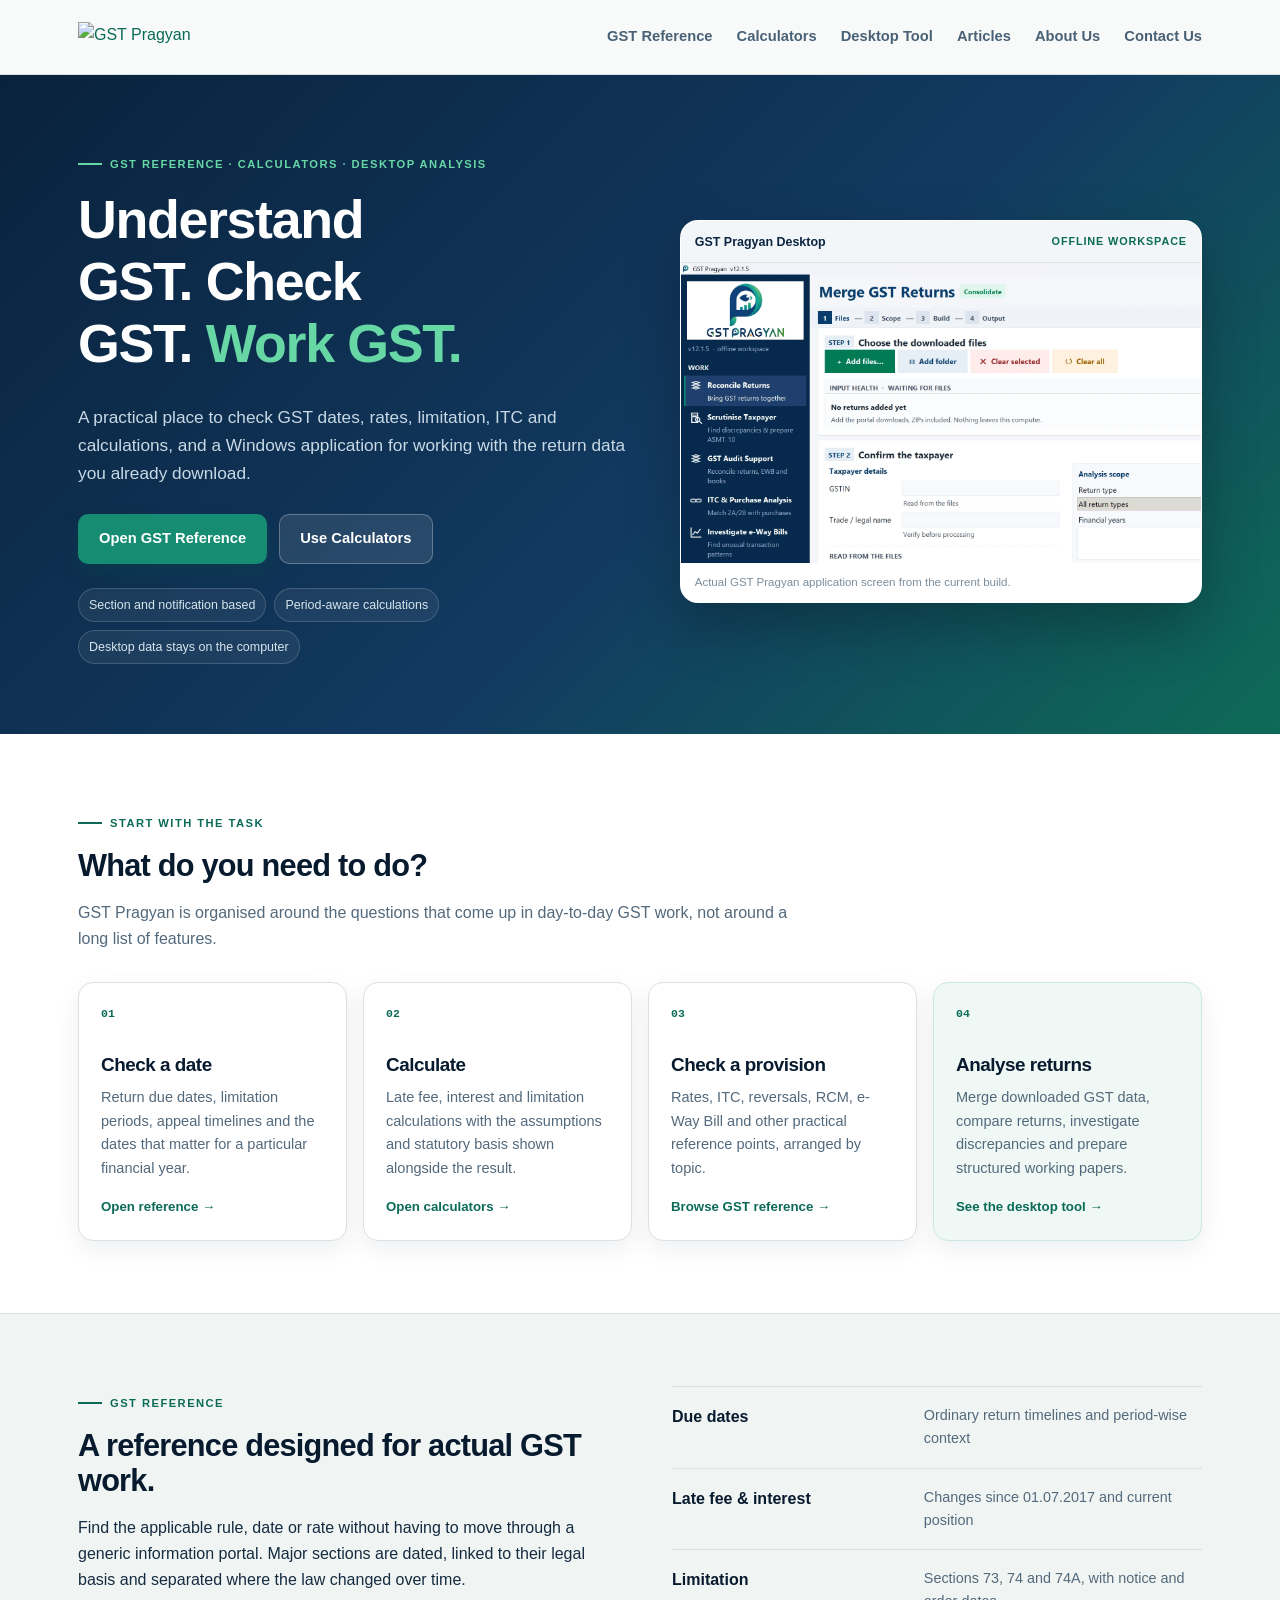
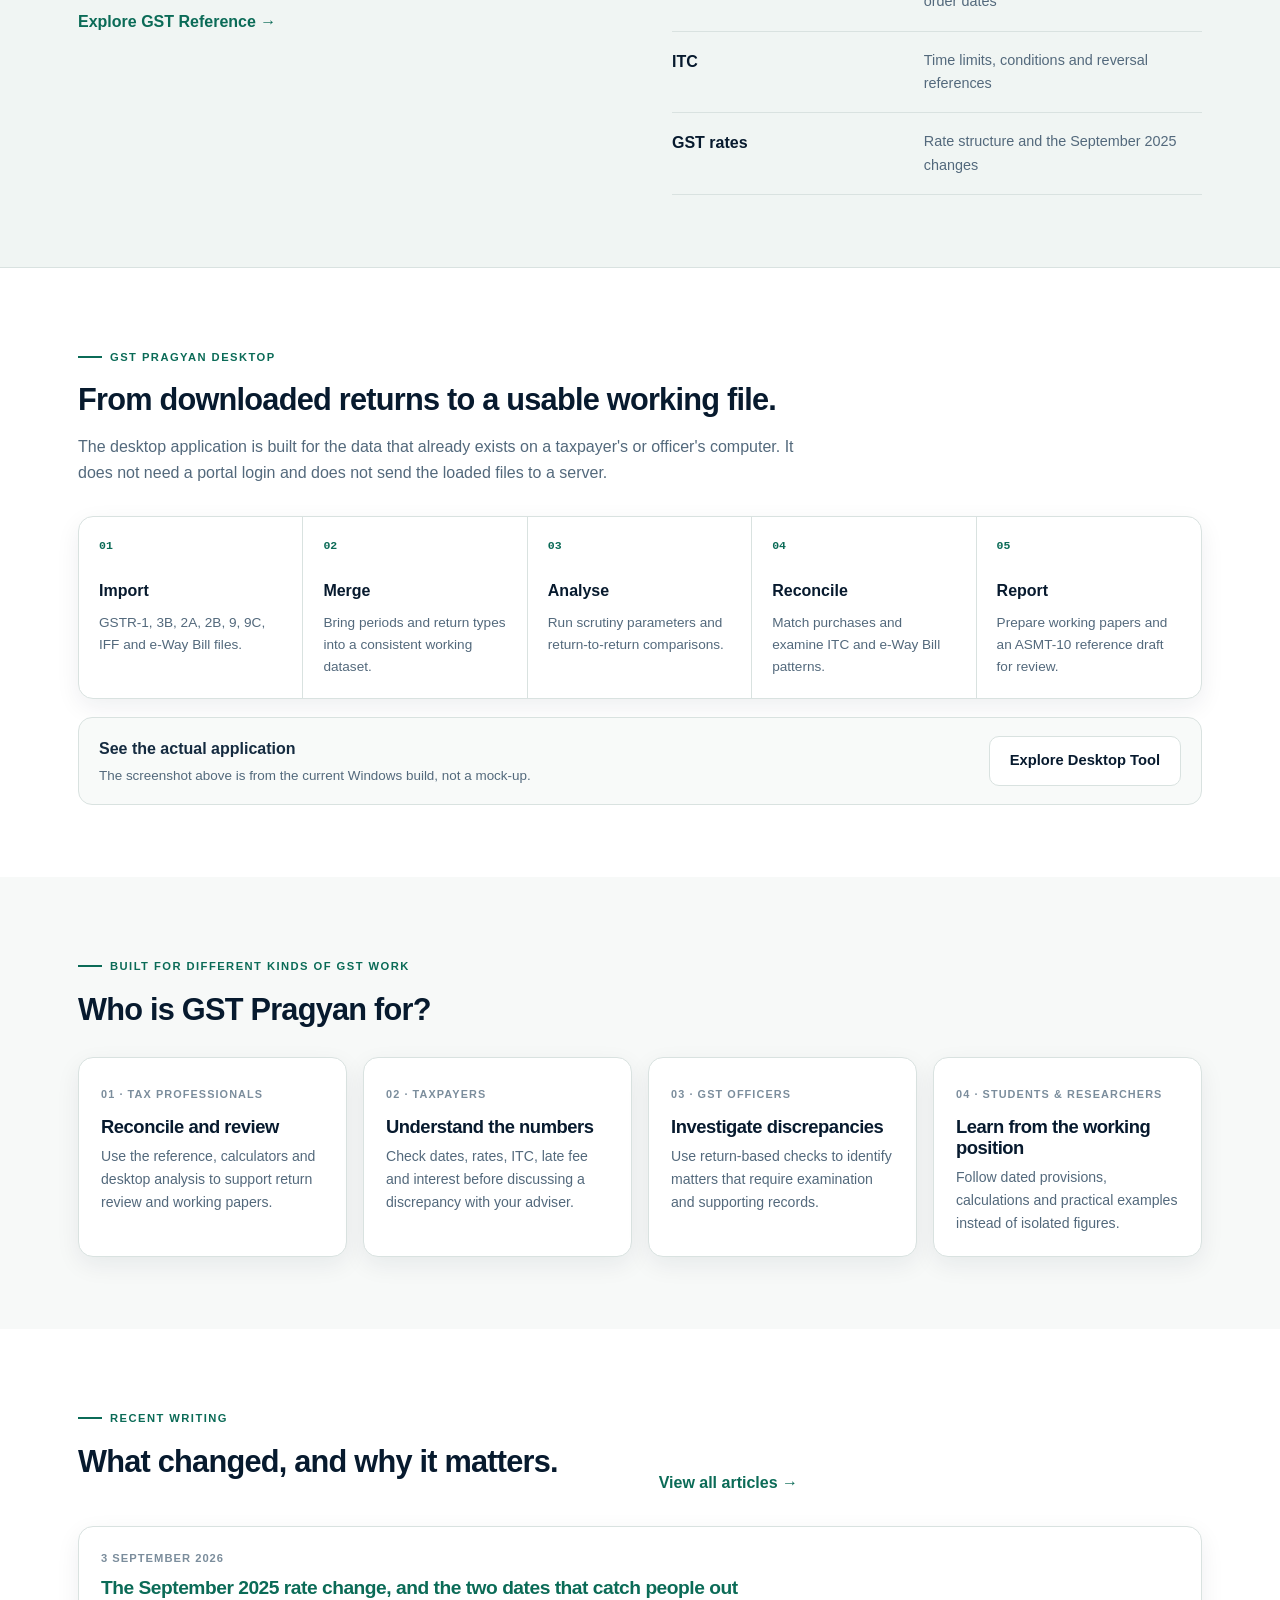
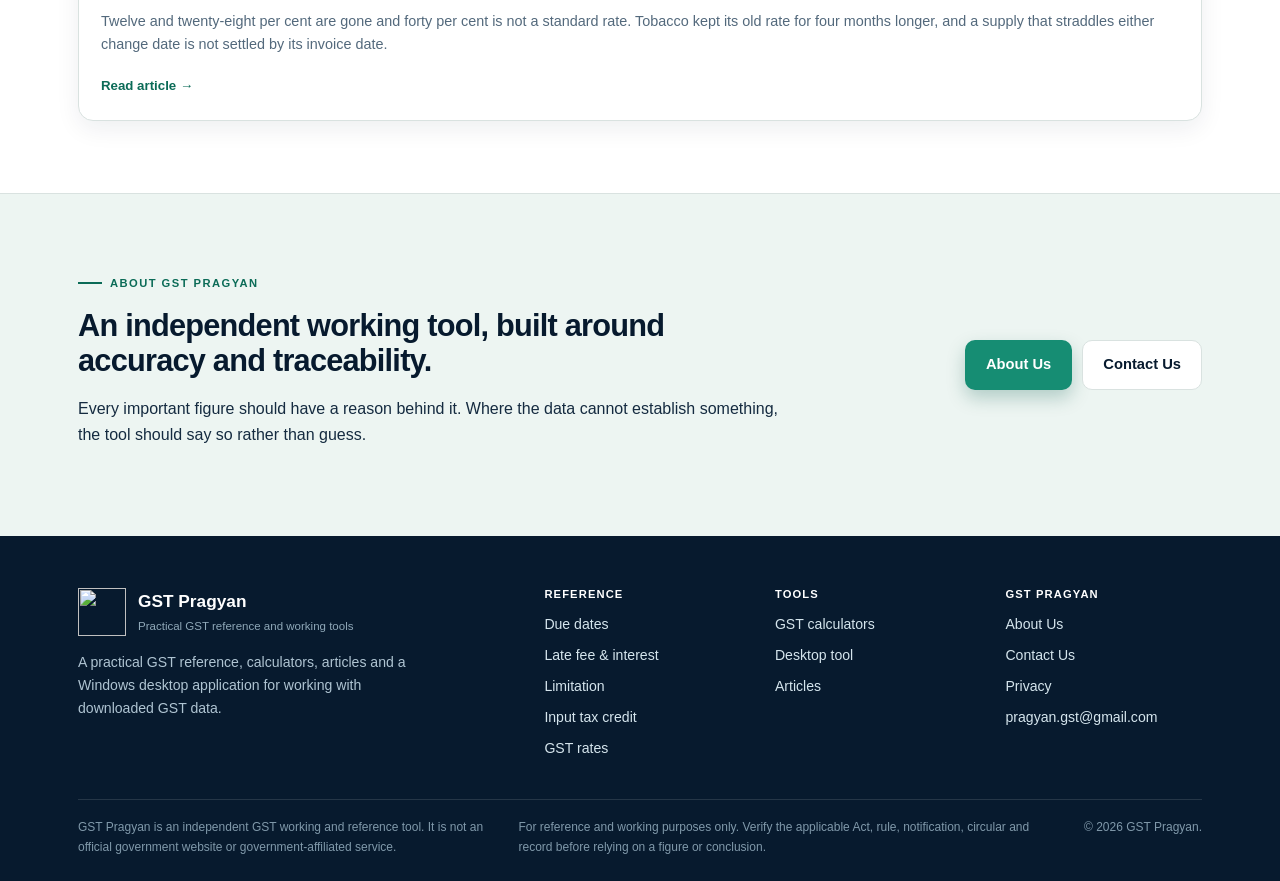
==== commit e5db4a3d: "Add files via upload" ====
--- a/index.html
+++ b/index.html
@@ -3,176 +3,200 @@
 <head>
 <meta charset="utf-8">
 <meta name="viewport" content="width=device-width, initial-scale=1">
-<title>GST Pragyan. GST charts, calculators and a desktop reconciliation tool</title>
-<meta name="description" content="Free GST reference: due dates, late fee and interest since 2017, limitation for notices and orders, and the rate structure after September 2025. Every figure cited.">
-<meta property="og:title" content="GST Pragyan. GST charts, calculators and a desktop reconciliation tool">
-<meta property="og:description" content="Free GST charts and calculators, and a desktop tool that reconciles the returns and prepares an ASMT-10 reference.">
+<title>GST Pragyan | GST Reference, Calculators &amp; Return Analysis</title>
+<meta name="description" content="Practical GST reference, calculators, articles and a Windows desktop tool for reconciling downloaded GST returns and analysing discrepancies.">
+<meta property="og:title" content="GST Pragyan | GST Reference, Calculators &amp; Return Analysis">
+<meta property="og:description" content="Understand GST, check dates and calculations, and work with downloaded GST return data using GST Pragyan.">
 <meta property="og:type" content="website">
 <meta property="og:image" content="assets/og.jpg">
 <meta name="theme-color" content="#0B2440">
-<link rel="preconnect" href="https://fonts.googleapis.com">
-<link rel="preconnect" href="https://fonts.gstatic.com" crossorigin>
-<link href="https://fonts.googleapis.com/css2?family=Space+Grotesk:wght@500;600;700&family=IBM+Plex+Sans:wght@400;500;600;700&family=IBM+Plex+Mono:wght@500&display=swap" rel="stylesheet">
 <link rel="stylesheet" href="style.css">
 <link rel="icon" type="image/png" href="assets/mark-64.png">
 <link rel="apple-touch-icon" href="assets/mark.png">
 </head>
 <body>
 <a class="skip" href="#main">Skip to content</a>
-
 <header class="site">
   <div class="wrap nav">
-    <a class="brand" href="index.html">
+    <a class="brand" href="index.html" aria-label="GST Pragyan home">
       <img src="assets/wordmark.png" alt="GST Pragyan" width="215" height="27" class="wm">
     </a>
-    <nav>
-      <a href="compliance.html">Charts</a>
-      <a href="compliance.html#calc">Calculators</a>
-      <a href="app.html">Application</a>
-      <a href="articles.html">Articles</a>
-      <a href="about.html">About</a>
-      <a href="contact.html">Contact</a>
-    </nav>
+    <nav class="desktop-nav" aria-label="Primary navigation"><a href="compliance.html">GST Reference</a><a href="calculators.html">Calculators</a><a href="app.html">Desktop Tool</a><a href="articles.html">Articles</a><a href="about.html">About Us</a><a href="contact.html">Contact Us</a></nav>
+    <details class="mobile-nav">
+      <summary aria-label="Open navigation">Menu</summary>
+      <nav aria-label="Mobile navigation"><a href="compliance.html">GST Reference</a><a href="calculators.html">Calculators</a><a href="app.html">Desktop Tool</a><a href="articles.html">Articles</a><a href="about.html">About Us</a><a href="contact.html">Contact Us</a></nav>
+    </details>
   </div>
 </header>
-
 <main id="main">
-<div class="hero">
-  <div class="wrap narrow">
-    <h1>A working GST reference.</h1>
-    <p class="lede">Due dates. Late fee and interest since 2017. Limitation for notices and
-    orders. The rate structure after September 2025. Every figure states the section or
-    notification it rests on.</p>
-    <p class="lede">Free. No sign-up.</p>
-    <div class="cta-row">
-      <a class="btn btn-primary" href="compliance.html">Open the charts</a>
-      <a class="btn btn-glass" href="compliance.html#calc">Calculators</a>
-    </div>
-  </div>
-</div>
-
-<section>
-  <div class="wrap narrow">
-    <h2>Four questions this answers</h2>
-    <div class="qa">
+<section class="hero hero-home">
+  <div class="wrap hero-grid">
+    <div>
+      <span class="eyebrow">GST reference · calculators · desktop analysis</span>
+      <h1>Understand GST. Check GST. <em>Work GST.</em></h1>
+      <p class="lede">A practical place to check GST dates, rates, limitation, ITC and calculations, and a Windows application for working with the return data you already download.</p>
+      <div class="cta-row">
+        <a class="btn btn-primary" href="compliance.html">Open GST Reference</a>
+        <a class="btn btn-glass" href="calculators.html">Use Calculators</a>
+      </div>
+      <div class="hero-points">
+        <span>Section and notification based</span>
+        <span>Period-aware calculations</span>
+        <span>Desktop data stays on the computer</span>
+      </div>
+    </div>
+    <div class="hero-preview" aria-label="Glimpse of GST Pragyan desktop application">
+      <div class="preview-bar"><span>GST Pragyan Desktop</span><span class="preview-status">Offline workspace</span></div>
+      <img src="assets/gst-pragyan-app.webp" alt="GST Pragyan desktop application showing the Merge GST Returns workspace">
+      <div class="preview-caption">Actual GST Pragyan application screen from the current build.</div>
+    </div>
+  </div>
+</section>
+
+<section class="task-section" id="who">
+  <div class="wrap">
+    <div class="section-head">
+      <span class="eyebrow dark">Start with the task</span>
+      <h2>What do you need to do?</h2>
+      <p>GST Pragyan is organised around the questions that come up in day-to-day GST work, not around a long list of features.</p>
+    </div>
+    <div class="task-grid">
+      <a class="task-card" href="compliance.html#duedates"><span class="task-no">01</span><h3>Check a date</h3><p>Return due dates, limitation periods, appeal timelines and the dates that matter for a particular financial year.</p><span class="task-link">Open reference →</span></a>
+      <a class="task-card" href="calculators.html"><span class="task-no">02</span><h3>Calculate</h3><p>Late fee, interest and limitation calculations with the assumptions and statutory basis shown alongside the result.</p><span class="task-link">Open calculators →</span></a>
+      <a class="task-card" href="compliance.html#rates"><span class="task-no">03</span><h3>Check a provision</h3><p>Rates, ITC, reversals, RCM, e-Way Bill and other practical reference points, arranged by topic.</p><span class="task-link">Browse GST reference →</span></a>
+      <a class="task-card task-accent" href="app.html"><span class="task-no">04</span><h3>Analyse returns</h3><p>Merge downloaded GST data, compare returns, investigate discrepancies and prepare structured working papers.</p><span class="task-link">See the desktop tool →</span></a>
+    </div>
+  </div>
+</section>
+
+<section class="reference-band" id="reference">
+  <div class="wrap split-intro">
+    <div>
+      <span class="eyebrow dark">GST Reference</span>
+      <h2>A reference designed for actual GST work.</h2>
+      <p>Find the applicable rule, date or rate without having to move through a generic information portal. Major sections are dated, linked to their legal basis and separated where the law changed over time.</p>
+      <a class="text-link" href="compliance.html">Explore GST Reference →</a>
+    </div>
+    <div class="reference-list">
+      <a href="compliance.html#duedates"><strong>Due dates</strong><span>Ordinary return timelines and period-wise context</span></a>
+      <a href="compliance.html#history"><strong>Late fee &amp; interest</strong><span>Changes since 01.07.2017 and current position</span></a>
+      <a href="compliance.html#limitation"><strong>Limitation</strong><span>Sections 73, 74 and 74A, with notice and order dates</span></a>
+      <a href="compliance.html#itc"><strong>ITC</strong><span>Time limits, conditions and reversal references</span></a>
+      <a href="compliance.html#rates"><strong>GST rates</strong><span>Rate structure and the September 2025 changes</span></a>
+    </div>
+  </div>
+</section>
+
+<section class="app-section" id="tool">
+  <div class="wrap">
+    <div class="section-head">
+      <span class="eyebrow dark">GST Pragyan Desktop</span>
+      <h2>From downloaded returns to a usable working file.</h2>
+      <p>The desktop application is built for the data that already exists on a taxpayer's or officer's computer. It does not need a portal login and does not send the loaded files to a server.</p>
+    </div>
+    <div class="workflow">
+      <div><b>01</b><strong>Import</strong><span>GSTR-1, 3B, 2A, 2B, 9, 9C, IFF and e-Way Bill files.</span></div>
+      <div><b>02</b><strong>Merge</strong><span>Bring periods and return types into a consistent working dataset.</span></div>
+      <div><b>03</b><strong>Analyse</strong><span>Run scrutiny parameters and return-to-return comparisons.</span></div>
+      <div><b>04</b><strong>Reconcile</strong><span>Match purchases and examine ITC and e-Way Bill patterns.</span></div>
+      <div><b>05</b><strong>Report</strong><span>Prepare working papers and an ASMT-10 reference draft for review.</span></div>
+    </div>
+    <div class="app-callout">
+      <div><strong>See the actual application</strong><span>The screenshot above is from the current Windows build, not a mock-up.</span></div>
+      <a class="btn btn-outline" href="app.html">Explore Desktop Tool</a>
+    </div>
+  </div>
+</section>
+
+<section class="audience-section">
+  <div class="wrap">
+    <div class="section-head">
+      <span class="eyebrow dark">Built for different kinds of GST work</span>
+      <h2>Who is GST Pragyan for?</h2>
+    </div>
+    <div class="audience">
+      <div class="aud a1"><span class="tag">01 · Tax professionals</span><h3>Reconcile and review</h3><p>Use the reference, calculators and desktop analysis to support return review and working papers.</p></div>
+      <div class="aud a2"><span class="tag">02 · Taxpayers</span><h3>Understand the numbers</h3><p>Check dates, rates, ITC, late fee and interest before discussing a discrepancy with your adviser.</p></div>
+      <div class="aud a3"><span class="tag">03 · GST officers</span><h3>Investigate discrepancies</h3><p>Use return-based checks to identify matters that require examination and supporting records.</p></div>
+      <div class="aud a4"><span class="tag">04 · Students &amp; researchers</span><h3>Learn from the working position</h3><p>Follow dated provisions, calculations and practical examples instead of isolated figures.</p></div>
+    </div>
+  </div>
+</section>
+
+<section class="writing-section" id="articles">
+  <div class="wrap">
+    <div class="section-head row-head"><div><span class="eyebrow dark">Recent writing</span><h2>What changed, and why it matters.</h2></div><a class="text-link" href="articles.html">View all articles →</a></div>
+    <div class="latest" id="latest-articles"></div>
+  </div>
+</section>
+
+<section class="about-strip" id="download">
+  <div class="wrap about-strip-inner">
+    <div><span class="eyebrow dark">About GST Pragyan</span><h2>An independent working tool, built around accuracy and traceability.</h2><p>Every important figure should have a reason behind it. Where the data cannot establish something, the tool should say so rather than guess.</p></div>
+    <div class="strip-actions"><a class="btn btn-primary" href="about.html">About Us</a><a class="btn btn-outline" href="contact.html">Contact Us</a></div>
+  </div>
+</section>
+</main>
+<footer class="site">
+  <div class="wrap">
+    <div class="footer-top">
+      <div class="footer-brand">
+        <a class="brand footer-mark" href="index.html" aria-label="GST Pragyan home">
+          <img src="assets/mark.png" alt="" width="58" height="58">
+          <span><strong>GST Pragyan</strong><small>Practical GST reference and working tools</small></span>
+        </a>
+        <p>A practical GST reference, calculators, articles and a Windows desktop application for working with downloaded GST data.</p>
+      </div>
       <div>
-        <h3>What do I owe, and by when?</h3>
-        <p>Late fee and interest on a return filed late, worked out on the law as it stood
-        for that period. <a href="compliance.html#calc">Calculators</a></p>
+        <h4>Reference</h4>
+        <ul>
+          <li><a href="compliance.html#duedates">Due dates</a></li>
+          <li><a href="compliance.html#history">Late fee &amp; interest</a></li>
+          <li><a href="compliance.html#limitation">Limitation</a></li>
+          <li><a href="compliance.html#itc">Input tax credit</a></li>
+          <li><a href="compliance.html#rates">GST rates</a></li>
+        </ul>
       </div>
       <div>
-        <h3>Which notification applied then?</h3>
-        <p>Every rate and cap since 1 July 2017, with the notification that changed it.
-        <a href="compliance.html#history">Late fee and interest</a></p>
+        <h4>Tools</h4>
+        <ul>
+          <li><a href="calculators.html">GST calculators</a></li>
+          <li><a href="app.html">Desktop tool</a></li>
+          <li><a href="articles.html">Articles</a></li>
+        </ul>
       </div>
       <div>
-        <h3>Is this still within time?</h3>
-        <p>Limitation for notices and orders under Sections 73, 74 and 74A, year by year.
-        <a href="compliance.html#limitation">Notice and order dates</a></p>
-      </div>
-      <div>
-        <h3>What is the rate now?</h3>
-        <p>The September 2025 rationalisation, and the two dates that catch people out.
-        <a href="compliance.html#rates">GST rates</a></p>
-      </div>
-    </div>
-  </div>
-</section>
-
-<section class="paper">
-  <div class="wrap narrow">
-    <h2>The desktop application</h2>
-    <p>GST Pragyan reads the returns downloaded from the portal and reconciles them against
-    each other. It merges the returns into one workbook, runs the scrutiny checks, matches
-    purchases against GSTR-2B, and drafts an ASMT-10 reference.</p>
-    <p>It runs on your own computer. No account, no upload.</p>
-    <p><a href="app.html">What it does, and how &rarr;</a></p>
-  </div>
-</section>
-
-<section id="articles">
-  <div class="wrap narrow">
-    <h2>Recent writing</h2>
-    <div class="latest" id="latest-articles"></div>
-    <p style="margin-top:22px"><a href="articles.html">All articles &rarr;</a></p>
-  </div>
-</section>
-</main>
-
-<footer class="site">
-  <div class="wrap">
-    <div class="cols">
-      <div>
-        <a class="brand" href="index.html">
-          <img src="assets/wordmark-light.png" alt="GST Pragyan" width="210" height="26" class="wm">
-        </a>
-        <p style="margin-top:14px;max-width:44ch">
-          A free GST reference and a desktop tool for reading returns, for taxpayers,
-          professionals, officers and students alike.
-        </p>
-      </div>
-      <div>
-        <h4>Free reference</h4>
+        <h4>GST Pragyan</h4>
         <ul>
-          <li><a href="compliance.html#calc">Calculators</a></li>
-          <li><a href="compliance.html#duedates">Due dates</a></li>
-          <li><a href="compliance.html#history">Rate history since 2017</a></li>
-          <li><a href="compliance.html#limitation">Notice &amp; order dates</a></li>
-          <li><a href="compliance.html#itc">Input tax credit</a></li>
-        </ul>
-      </div>
-      <div>
-        <h4>More</h4>
-        <ul>
-          <li><a href="app.html">The application</a></li>
-          <li><a href="about.html">About</a></li>
-          <li><a href="contact.html">Contact</a></li>
-          
-          <li><a href="privacy.html">Privacy policy</a></li>
+          <li><a href="about.html">About Us</a></li>
+          <li><a href="contact.html">Contact Us</a></li>
+          <li><a href="privacy.html">Privacy</a></li>
           <li><a href="mailto:pragyan.gst@gmail.com">pragyan.gst@gmail.com</a></li>
         </ul>
       </div>
     </div>
-    <div class="rule">
-      <p>GST Pragyan is an independent working aid. It is not published by, endorsed by or
-      affiliated with the Central Board of Indirect Taxes and Customs, the GST Network or
-      any Government of India body. “GST”, “GSTN” and the names of the statutory forms are
-      used descriptively.</p>
-      <p style="margin:0">© 2026 GST Pragyan. For reference only, verify before you rely on it.</p>
+    <div class="footer-bottom">
+      <p>GST Pragyan is an independent GST working and reference tool. It is not an official government website or government-affiliated service.</p>
+      <p>For reference and working purposes only. Verify the applicable Act, rule, notification, circular and record before relying on a figure or conclusion.</p>
+      <p>© 2026 GST Pragyan.</p>
     </div>
   </div>
 </footer>
-
-
 <script>
-/* The three most recent articles, from the same manifest that drives articles.html, so publishing means editing one file, not two. Silent on failure: a home page that
-   loads is worth more than an error where a list would be. */
 (function () {
   var host = document.getElementById("latest-articles");
   if (!host || !window.fetch) return;
-  var M = ["January","February","March","April","May","June","July","August",
-           "September","October","November","December"];
-  function esc(s) {
-    return String(s).replace(/[&<>"]/g, function (c) {
-      return ({ "&": "&amp;", "<": "&lt;", ">": "&gt;", '"': "&quot;" })[c];
-    });
-  }
-  fetch("articles.json", { cache: "no-store" })
-    .then(function (r) { return r.ok ? r.json() : null; })
-    .then(function (d) {
-      var list = (d && d.articles) || [];
-      if (!list.length) { document.getElementById("articles").style.display = "none"; return; }
-      host.innerHTML = list.slice(0, 3).map(function (a) {
-        var p = String(a.date).split("-");
-        var when = p.length === 3
-          ? parseInt(p[2], 10) + " " + M[parseInt(p[1], 10) - 1] + " " + p[0] : a.date;
-        return '<article class="card art"><div class="art-meta">' + esc(when) + "</div>" +
-               '<h3><a href="articles/' + esc(a.slug) + '.html">' + esc(a.title) + "</a></h3>" +
-               "<p>" + esc(a.summary || "") + "</p></article>";
-      }).join("");
-    })
-    .catch(function () { document.getElementById("articles").style.display = "none"; });
+  var M = ["January","February","March","April","May","June","July","August","September","October","November","December"];
+  function esc(s) { return String(s).replace(/[&<>"]/g, function (c) { return ({ "&":"&amp;", "<":"&lt;", ">":"&gt;", '"':"&quot;" })[c]; }); }
+  fetch("articles.json", {cache:"no-store"}).then(function(r){ return r.ok ? r.json() : null; }).then(function(d){
+    var list=(d&&d.articles)||[];
+    if(!list.length){ host.innerHTML='<div class="empty-state">No articles have been published yet.</div>'; return; }
+    host.innerHTML=list.slice(0,3).map(function(a){
+      var p=String(a.date).split("-"), when=p.length===3 ? parseInt(p[2],10)+" "+M[parseInt(p[1],10)-1]+" "+p[0] : a.date;
+      return '<article class="card art"><div class="art-meta">'+esc(when)+'</div><h3><a href="articles/'+esc(a.slug)+'.html">'+esc(a.title)+'</a></h3><p>'+esc(a.summary||"")+'</p><span class="task-link">Read article →</span></article>';
+    }).join("");
+  }).catch(function(){ host.innerHTML='<div class="empty-state">Articles could not be loaded at the moment.</div>'; });
 })();
 </script>
 </body>
-</html>
+</html>
--- a/style.css
+++ b/style.css
@@ -1,473 +1,61 @@
-/* GST Pragyan. One stylesheet, no framework, no build step.
-   Palette taken from the logo: deep navy, teal, mint green, with orange as the single
-   accent that appears in the wordmark's arrow. */
 
-:root {
-  --navy-deep: #0B2440;
-  --navy: #123A61;
-  --navy-soft: #1B4C7A;
-  --teal-deep: #0E6B57;
-  --teal: #137A63;
-  --teal-light: #35B08C;
-  --green: #6FD9A8;
-  --orange: #F5921F;
-  --orange-soft: #FFF1DE;
-  --rose: #D6455B;
-  --rose-soft: #FDEDEF;
+:root{
+  --navy:#0B2440; --navy-deep:#071A2E; --navy-soft:#1C527D;
+  --teal:#168D73; --teal-deep:#0B6B57; --green:#67D7A6;
+  --orange:#D9822B; --orange-soft:#FFF3E5; --rose:#B44C5A; --rose-soft:#FBECEF;
+  --ink:#152B40; --ink-soft:#53697C; --ink-faint:#7B8D9C;
+  --paper:#FFFFFF; --bg:#F4F7F6; --line:#D9E2E0; --line-soft:#E8EFED;
+  --shadow:0 8px 24px rgba(9,35,54,.07); --shadow-lg:0 18px 46px rgba(9,35,54,.12);
+  --radius:16px; --wrap:1180px;
+  --sans:"Segoe UI","Noto Sans",Arial,sans-serif;
+  --display:"Segoe UI","Noto Sans",Arial,sans-serif;
+  --mono:"Cascadia Mono","SFMono-Regular",Consolas,monospace;
+}
+*{box-sizing:border-box} html{scroll-behavior:smooth;scroll-padding-top:90px}
+body{margin:0;background:var(--bg);color:var(--ink);font-family:var(--sans);font-size:16px;line-height:1.62;-webkit-font-smoothing:antialiased}
+img{max-width:100%;height:auto} a{color:var(--teal-deep);text-decoration:none} a:hover{text-decoration:underline}
+.wrap{max-width:var(--wrap);margin:0 auto;padding:0 28px}.narrow{max-width:900px}.mono{font-family:var(--mono);font-variant-numeric:tabular-nums}
+h1,h2,h3,h4{font-family:var(--display);color:var(--navy-deep);line-height:1.15;margin:0 0 .55em;letter-spacing:-.025em}
+h1{font-size:clamp(2.25rem,4.2vw,4.1rem);max-width:16ch}h2{font-size:clamp(1.65rem,2.4vw,2.45rem);margin-top:0}h3{font-size:1.15rem}h4{font-size:.95rem}
+p{margin:0 0 1rem}.lede{font-size:1.08rem;color:var(--ink-soft);max-width:64ch}
+.skip{position:absolute;left:-9999px;top:8px;background:#fff;padding:10px 16px;z-index:100;border-radius:8px}.skip:focus{left:12px}
 
-  --bg: #F5F8F7;
-  --paper: #FFFFFF;
-  --ink: #0B1F33;
-  --ink-soft: #4C5F70;
-  --ink-faint: #8394A3;
-  --line: rgba(11, 36, 64, .10);
-  --line-soft: rgba(11, 36, 64, .06);
+/* Header */
+header.site{position:sticky;top:0;z-index:80;background:rgba(247,250,249,.96);backdrop-filter:blur(14px);border-bottom:1px solid var(--line)}
+.nav{min-height:72px;display:flex;align-items:center;gap:28px}.brand{display:flex;align-items:center;gap:10px}.brand:hover{text-decoration:none}.brand .wm{width:auto;height:30px;display:block}
+.desktop-nav{margin-left:auto;display:flex;align-items:center;gap:24px}.desktop-nav a{font-weight:600;font-size:.92rem;color:#496176;padding:25px 0;position:relative}.desktop-nav a:hover,.desktop-nav a[aria-current=page]{color:var(--navy-deep);text-decoration:none}.desktop-nav a[aria-current=page]::after{content:"";position:absolute;left:0;right:0;bottom:17px;height:2px;background:var(--teal);border-radius:2px}
+.mobile-nav{display:none;margin-left:auto;position:relative}.mobile-nav summary{list-style:none;cursor:pointer;border:1px solid var(--line);border-radius:10px;padding:8px 12px;font-weight:700;color:var(--navy);background:#fff}.mobile-nav summary::-webkit-details-marker{display:none}.mobile-nav nav{position:absolute;right:0;top:48px;width:230px;background:#fff;border:1px solid var(--line);box-shadow:var(--shadow-lg);border-radius:12px;padding:8px}.mobile-nav nav a{display:block;padding:10px 12px;color:var(--ink);font-weight:600;border-radius:8px}.mobile-nav nav a:hover{background:#F1F6F4;text-decoration:none}
 
-  --radius: 16px;
-  --shadow: 0 10px 30px rgba(11, 36, 64, .08);
-  --shadow-lg: 0 24px 60px rgba(11, 36, 64, .14);
-  --wrap: 1180px;
-  --sans: "IBM Plex Sans", -apple-system, BlinkMacSystemFont, "Segoe UI", Roboto, Arial, sans-serif;
-  --display: "Space Grotesk", var(--sans);
-  --mono: "IBM Plex Mono", ui-monospace, SFMono-Regular, Menlo, monospace;
-}
+/* Hero */
+.hero{color:#fff;background:linear-gradient(135deg,#09223C 0%,#123A61 56%,#0E6B57 100%);padding:74px 0 82px;overflow:hidden}.hero h1{color:#fff}.hero .lede{color:#C8D9E5}.hero.slim{padding:58px 0 62px}.hero.slim h1{max-width:24ch}.eyebrow{display:inline-flex;align-items:center;gap:8px;font-size:.7rem;letter-spacing:.13em;text-transform:uppercase;font-weight:800;color:var(--green);margin-bottom:16px}.eyebrow::before{content:"";width:24px;height:2px;background:currentColor}.eyebrow.dark{color:var(--teal-deep)}
+.hero-home{padding:72px 0 70px}.hero-grid{display:grid;grid-template-columns:minmax(0,1fr) minmax(420px,.95fr);gap:52px;align-items:center}.hero-home h1{max-width:13ch}.hero-home h1 em{font-style:normal;color:var(--green)}.cta-row{display:flex;gap:12px;flex-wrap:wrap;margin-top:26px}.btn{display:inline-flex;align-items:center;justify-content:center;gap:8px;border:1px solid transparent;border-radius:10px;padding:12px 20px;font-weight:700;font-size:.92rem;transition:.16s ease;cursor:pointer}.btn:hover{text-decoration:none;transform:translateY(-1px)}.btn-primary{background:var(--teal);color:#fff;box-shadow:0 8px 18px rgba(4,88,70,.25)}.btn-primary:hover{background:#117A63}.btn-glass{background:rgba(255,255,255,.1);border-color:rgba(255,255,255,.28);color:#fff}.btn-outline{background:#fff;color:var(--navy-deep);border-color:var(--line)}.btn-outline:hover{border-color:var(--teal)}
+.hero-points{display:flex;gap:8px;flex-wrap:wrap;margin-top:24px}.hero-points span{font-size:.78rem;color:#D6E5EC;padding:6px 10px;border:1px solid rgba(255,255,255,.16);border-radius:999px;background:rgba(255,255,255,.06)}
+.hero-preview{background:#fff;border:1px solid rgba(255,255,255,.2);border-radius:18px;overflow:hidden;box-shadow:0 24px 55px rgba(0,0,0,.25);transform:translateY(6px)}.preview-bar{height:42px;background:#F3F6F8;color:var(--navy);display:flex;align-items:center;justify-content:space-between;padding:0 14px;font-size:.78rem;font-weight:700;border-bottom:1px solid #DCE4E7}.preview-status{color:var(--teal-deep);font-size:.68rem;text-transform:uppercase;letter-spacing:.08em}.hero-preview img{display:block;width:100%;height:300px;object-fit:cover;object-position:top center}.preview-caption{padding:10px 14px;background:#fff;color:var(--ink-faint);font-size:.72rem}
 
-* { box-sizing: border-box; }
-html { scroll-behavior: smooth; scroll-padding-top: 88px; }
-body {
-  margin: 0; background: var(--bg); color: var(--ink);
-  font-family: var(--sans); font-size: 16.5px; line-height: 1.65;
-  -webkit-font-smoothing: antialiased;
-}
-img { max-width: 100%; display: block; }
-h1, h2, h3, h4 { font-family: var(--display); margin: 0 0 .5em; color: var(--navy-deep);
-                 letter-spacing: -.015em; line-height: 1.2; font-weight: 700; }
-h1 { font-size: clamp(2.1rem, 5vw, 3.3rem); }
-h2 { font-size: clamp(1.6rem, 3.2vw, 2.2rem); }
-h3 { font-size: 1.1rem; }
-p { margin: 0 0 1rem; }
-a { color: var(--teal); text-decoration: none; }
-a:hover { text-decoration: underline; }
-.wrap { max-width: var(--wrap); margin: 0 auto; padding: 0 28px; }
-.mono { font-family: var(--mono); font-variant-numeric: tabular-nums; }
+/* Sections */
+section{padding:72px 0}.task-section{background:#fff}.section-head{max-width:720px;margin-bottom:30px}.section-head p{color:var(--ink-soft);font-size:1rem}.task-grid{display:grid;grid-template-columns:repeat(4,1fr);gap:16px}.task-card{display:flex;flex-direction:column;min-height:250px;background:#fff;border:1px solid var(--line);border-radius:15px;padding:22px;box-shadow:var(--shadow);transition:.16s ease}.task-card:hover{text-decoration:none;transform:translateY(-3px);box-shadow:var(--shadow-lg);border-color:#BFD8D0}.task-card.task-accent{background:#EFF8F4;border-color:#CBE8DE}.task-no{font-family:var(--mono);font-size:.72rem;font-weight:700;color:var(--teal-deep);margin-bottom:30px}.task-card h3{font-size:1.18rem}.task-card p{color:var(--ink-soft);font-size:.91rem}.task-link{margin-top:auto;font-weight:800;font-size:.83rem;color:var(--teal-deep)}
+.reference-band{background:#F0F5F3;border-block:1px solid var(--line)}.split-intro{display:grid;grid-template-columns:1fr 1fr;gap:64px;align-items:start}.reference-list{border-top:1px solid var(--line)}.reference-list a{display:grid;grid-template-columns:1fr 1.2fr;gap:20px;padding:17px 0;border-bottom:1px solid var(--line);color:var(--ink)}.reference-list a:hover{text-decoration:none}.reference-list strong{color:var(--navy-deep)}.reference-list span{color:var(--ink-soft);font-size:.9rem}.text-link{font-weight:800;color:var(--teal-deep)}
+.app-section{background:#fff}.workflow{display:grid;grid-template-columns:repeat(5,1fr);gap:0;border:1px solid var(--line);border-radius:15px;overflow:hidden;background:#fff;box-shadow:var(--shadow)}.workflow>div{padding:20px;border-right:1px solid var(--line);min-height:160px}.workflow>div:last-child{border-right:0}.workflow b{display:block;font-family:var(--mono);font-size:.72rem;color:var(--teal-deep);margin-bottom:22px}.workflow strong{display:block;font-size:1rem;color:var(--navy-deep);margin-bottom:8px}.workflow span{display:block;color:var(--ink-soft);font-size:.85rem}.app-callout{margin-top:18px;padding:18px 20px;border:1px solid var(--line);border-radius:14px;background:#F8FAF9;display:flex;align-items:center;justify-content:space-between;gap:20px}.app-callout strong,.app-callout span{display:block}.app-callout span{font-size:.84rem;color:var(--ink-soft);margin-top:3px}
+.audience-section{background:#F7F9F8}.audience{display:grid;grid-template-columns:repeat(4,1fr);gap:16px}.aud{background:#fff;border:1px solid var(--line);border-radius:15px;padding:22px;box-shadow:var(--shadow)}.aud .tag{font-size:.68rem;letter-spacing:.1em;text-transform:uppercase;font-weight:800;color:var(--ink-faint)}.aud h3{margin:10px 0 8px}.aud p{font-size:.88rem;color:var(--ink-soft);margin:0}.writing-section{background:#fff}.row-head{display:flex;justify-content:space-between;align-items:end;gap:20px}.latest{display:grid;grid-template-columns:repeat(auto-fit,minmax(260px,1fr));gap:16px}.card{background:#fff;border:1px solid var(--line);border-radius:15px;padding:22px;box-shadow:var(--shadow)}.art-meta,.updated{font-size:.7rem;font-weight:800;letter-spacing:.09em;text-transform:uppercase;color:var(--ink-faint)}.art h3{font-size:1.2rem;margin-top:10px}.art p{color:var(--ink-soft);font-size:.9rem}.empty-state{padding:26px;border:1px dashed var(--line);border-radius:14px;color:var(--ink-soft)}
+.about-strip{background:#EDF5F2;border-top:1px solid var(--line)}.about-strip-inner{display:flex;justify-content:space-between;align-items:center;gap:40px}.about-strip-inner>div:first-child{max-width:720px}.strip-actions{display:flex;gap:10px;flex-wrap:wrap}
 
-/* ---------------------------------------------------------------- header */
-header.site {
-  position: sticky; top: 0; z-index: 60;
-  background: rgba(245, 248, 247, .90);
-  backdrop-filter: saturate(180%) blur(12px);
-  border-bottom: 1px solid var(--line);
-}
-.nav { display: flex; align-items: center; gap: 26px; height: 74px; }
-.brand { display: flex; align-items: center; gap: 11px; }
-.brand:hover { text-decoration: none; }
-.brand img { height: 42px; width: auto; }
-.brand .bt { font-family: var(--display); font-weight: 700; font-size: 1.18rem;
-             color: var(--navy-deep); letter-spacing: -.02em; line-height: 1.1; }
-.brand .bs { font-size: .66rem; color: var(--ink-faint); letter-spacing: .1em;
-             text-transform: uppercase; font-weight: 600; }
-.nav nav { margin-left: auto; display: flex; gap: 22px; align-items: center; flex-wrap: wrap; }
-.nav nav a { color: var(--ink-soft); font-size: .93rem; font-weight: 500; }
-.nav nav a:hover, .nav nav a[aria-current="page"] { color: var(--navy-deep); text-decoration: none; }
+/* Reference */
+.jump{display:flex;gap:7px;flex-wrap:wrap;margin-top:24px}.jump a{font-size:.76rem;font-weight:700;padding:7px 11px;border-radius:999px;background:rgba(255,255,255,.08);border:1px solid rgba(255,255,255,.18);color:#E4F0F5}.jump a:hover{text-decoration:none;background:rgba(255,255,255,.14)}.reference-layout{display:grid;grid-template-columns:220px minmax(0,1fr);gap:34px;align-items:start}.reference-nav{position:sticky;top:92px;border:1px solid var(--line);border-radius:14px;background:#fff;padding:12px;box-shadow:var(--shadow);max-height:calc(100vh - 112px);overflow:auto}.reference-nav-title{font-size:.68rem;letter-spacing:.1em;text-transform:uppercase;font-weight:800;color:var(--ink-faint);padding:7px 9px 9px}.reference-nav a{display:block;padding:8px 9px;border-radius:8px;color:var(--ink-soft);font-size:.82rem;font-weight:600}.reference-nav a:hover{background:#F0F6F3;color:var(--teal-deep);text-decoration:none}.reference-nav .reference-nav-tool{margin-top:8px;background:var(--navy);color:#fff}.reference-content{min-width:0;max-width:900px}.reference-content h2{font-size:1.8rem;padding-top:10px;margin-top:38px}.reference-content h3{font-size:1.05rem;margin-top:25px}.reference-content p,.reference-content li{font-size:.96rem}.reference-calculator-gateway{display:flex;align-items:center;justify-content:space-between;gap:25px;background:#EEF8F4;border:1px solid #CDE8DD;border-radius:15px;padding:22px;margin-bottom:32px}.reference-calculator-gateway h2{font-size:1.45rem;margin:4px 0 7px}.reference-calculator-gateway p{margin:0;color:var(--ink-soft);max-width:70ch}.note{border-left:3px solid var(--orange);background:var(--orange-soft);padding:16px 20px;border-radius:0 12px 12px 0;margin:22px 0;font-size:.91rem}.note.info{border-left-color:var(--navy-soft);background:#EEF4F9}.note.warn{border-left-color:var(--rose);background:var(--rose-soft)}.note.good{border-left-color:var(--teal);background:#E9F8F2}.note p:last-child{margin-bottom:0}.note strong{color:var(--navy-deep)}
+.table-scroll{overflow:auto;border:1px solid var(--line);border-radius:13px;background:#fff;box-shadow:var(--shadow);margin:20px 0}table{border-collapse:collapse;width:100%;font-size:.86rem;min-width:620px}caption{text-align:left;padding:16px 18px 5px;font-weight:800;color:var(--navy-deep);font-size:.9rem}th,td{padding:10px 14px;text-align:left;border-bottom:1px solid var(--line-soft);vertical-align:top}thead th{background:var(--navy);color:#fff;font-size:.68rem;letter-spacing:.07em;text-transform:uppercase}tbody tr:nth-child(even){background:#FAFCFC}tbody tr:hover{background:#F1F7F5}td.num,th.num{text-align:right;font-variant-numeric:tabular-nums}.limitation-table td,.limitation-table th{font-size:.82rem}.tick{color:var(--teal);font-weight:800}.cross{color:var(--rose);font-weight:800}.small{font-size:.82rem;color:var(--ink-soft)}
 
-/* ---------------------------------------------------------------- hero */
-.hero {
-  position: relative; overflow: hidden; color: #fff;
-  background:
-    radial-gradient(1100px 520px at 84% -20%, rgba(111, 217, 168, .38), transparent 62%),
-    radial-gradient(760px 500px at 0% 115%, rgba(27, 76, 122, .9), transparent 62%),
-    linear-gradient(140deg, #0B2440 0%, #123A61 48%, #0E6B57 100%);
-  padding: 76px 0 88px;
-}
-.hero .wrap { position: relative; z-index: 2; }
-.hero-grid { display: grid; grid-template-columns: 1.12fr .88fr; gap: 48px; align-items: center; }
-.hero h1 { color: #fff; max-width: 15ch; }
-.hero h1 em { font-style: normal; color: var(--green); }
-.hero .lede { font-size: 1.13rem; color: #C9DCE9; max-width: 54ch; margin-bottom: 28px; }
-.eyebrow {
-  display: inline-flex; align-items: center; gap: 9px; font-size: .72rem; font-weight: 700;
-  letter-spacing: .14em; text-transform: uppercase; color: var(--green); margin-bottom: 16px;
-}
-.eyebrow::before { content: ""; width: 26px; height: 2px; background: var(--green); }
-.hero-art { display: grid; place-items: center; }
-.hero-art img { max-width: 320px; filter: drop-shadow(0 24px 50px rgba(0, 0, 0, .32)); }
-.badges { display: flex; gap: 9px; flex-wrap: wrap; margin-top: 26px; }
-.cta-row { display: flex; gap: 12px; flex-wrap: wrap; }
+/* Calculators */
+.calculator-page{max-width:980px}.calculator-intro{margin-bottom:24px}.calc-shell{background:linear-gradient(145deg,#0B2440,#123A61 58%,#0E6B57);border-radius:16px;padding:26px;box-shadow:var(--shadow-lg);margin-bottom:28px}.calc-shell h3{color:#fff;font-size:1.28rem}.calc-shell>p{color:#B7CEDD}.calc{display:grid;gap:14px;grid-template-columns:repeat(2,minmax(0,1fr));margin-top:20px}.field label{display:block;font-size:.7rem;font-weight:800;color:#B9CFDC;margin-bottom:6px;letter-spacing:.04em;text-transform:uppercase}.field input,.field select{width:100%;padding:11px 12px;font-size:.92rem;font-family:var(--sans);border:1px solid rgba(255,255,255,.22);border-radius:9px;background:rgba(255,255,255,.1);color:#fff}.field select option{color:var(--ink)}.field input:focus,.field select:focus{outline:2px solid var(--green);outline-offset:1px}.calc-out{display:grid;grid-template-columns:repeat(3,1fr);gap:12px;margin-top:20px}.calc-out .box{background:rgba(255,255,255,.1);border:1px solid rgba(255,255,255,.16);border-radius:11px;padding:15px}.calc-out .lbl{font-size:.63rem;letter-spacing:.08em;text-transform:uppercase;color:#9FC4D8;font-weight:800}.calc-out .big{font-family:var(--display);font-size:1.45rem;font-weight:800;color:#fff;margin-top:5px}.calc-out .box.hi{background:rgba(111,217,168,.16);border-color:rgba(111,217,168,.45)}.calc-out .box.hi .big{color:var(--green)}.calc-basis{margin-top:13px;font-size:.8rem;color:#B7CEDD}
 
-/* ---------------------------------------------------------------- buttons + chips */
-.btn {
-  display: inline-flex; align-items: center; gap: 8px; padding: 13px 24px;
-  border-radius: 10px; font-weight: 600; font-size: .96rem; border: 1px solid transparent;
-  cursor: pointer; transition: transform .12s ease, box-shadow .12s ease, filter .12s ease;
-}
-.btn:hover { text-decoration: none; transform: translateY(-1px); }
-.btn-primary { background: linear-gradient(180deg, #3FBF95, var(--teal)); color: #fff;
-               box-shadow: 0 8px 20px rgba(19, 122, 99, .32); }
-.btn-primary:hover { filter: brightness(1.06); }
-.btn-glass { background: rgba(255, 255, 255, .12); color: #fff; border-color: rgba(255, 255, 255, .30); }
-.btn-glass:hover { background: rgba(255, 255, 255, .2); }
-.btn-outline { background: var(--paper); color: var(--navy-deep); border-color: var(--line); }
-.btn-outline:hover { border-color: var(--navy-soft); box-shadow: var(--shadow); }
-.btn[aria-disabled="true"] { opacity: .6; cursor: not-allowed; transform: none; }
+/* Application */
+.app-showcase{background:#F0F5F3;border-block:1px solid var(--line)}.app-showcase-grid{display:grid;grid-template-columns:minmax(0,1.35fr) minmax(320px,.65fr);gap:40px;align-items:center}.app-shot-wrap{background:#fff;border:1px solid var(--line);border-radius:16px;overflow:hidden;box-shadow:var(--shadow-lg)}.app-shot{display:block;width:100%;height:auto}.shot-caption{padding:11px 14px;font-size:.74rem;color:var(--ink-faint);border-top:1px solid var(--line-soft)}.app-showcase-copy h2{font-size:2rem}.mini-feature{padding:14px 0;border-bottom:1px solid var(--line);display:grid;gap:3px}.mini-feature:last-child{border-bottom:0}.mini-feature b{font-size:.9rem;color:var(--navy-deep)}.mini-feature span{font-size:.84rem;color:var(--ink-soft)}.workflow-section{background:#fff}
+.prose{max-width:78ch}.prose h2{margin-top:2.1em}.prose h3{margin-top:1.5em}.prose ul,.prose ol{padding-left:1.3em}.prose li{margin-bottom:.4em}.big-link{font-size:1.35rem;font-weight:800}.big-link a{color:var(--teal-deep)}
 
-.chip { display: inline-block; padding: 6px 14px; border-radius: 100px; font-size: .78rem;
-        font-weight: 700; }
-.chip-green { background: var(--green); color: #063D2A; }
-.chip-glass { background: rgba(255, 255, 255, .16); color: #fff; }
-.chip-orange { background: var(--orange-soft); color: #8A4A00; }
-.chip-navy { background: #E6EEF6; color: var(--navy); }
-.chip-teal { background: #E2F6EF; color: var(--teal-deep); }
-.chip-rose { background: var(--rose-soft); color: var(--rose); }
+/* Timeline and remaining legacy content */
+.timeline{position:relative;padding-left:24px;margin:24px 0}.timeline::before{content:"";position:absolute;left:6px;top:6px;bottom:6px;width:2px;background:#BBD9D0}.tl{position:relative;margin-bottom:20px}.tl::before{content:"";position:absolute;left:-23px;top:7px;width:10px;height:10px;border-radius:50%;background:#fff;border:3px solid var(--teal)}.tl .when{font-family:var(--mono);font-size:.76rem;font-weight:700;color:var(--teal-deep)}.tl h4{margin:2px 0 4px;font-size:.96rem}.tl p{margin:0;font-size:.86rem;color:var(--ink-soft)}.tl .ntf{display:inline-block;margin-top:6px;font-size:.72rem;font-weight:700;background:#EEF4F9;color:var(--navy);padding:3px 9px;border-radius:6px}.regime-grid{display:grid;grid-template-columns:repeat(2,1fr);gap:16px}.regime-card{border:1px solid var(--line);border-radius:14px;background:#fff;padding:20px;box-shadow:var(--shadow)}.regime-tag{font-size:.67rem;font-weight:800;letter-spacing:.09em;text-transform:uppercase;color:var(--teal-deep)}.regime-rule{font-size:.86rem;color:var(--ink-soft)}
 
-/* ---------------------------------------------------------------- sections */
-section { padding: 72px 0; }
-section.paper { background: var(--paper); border-block: 1px solid var(--line-soft); }
-.section-head { max-width: 66ch; margin-bottom: 40px; }
-.section-head p { color: var(--ink-soft); font-size: 1.03rem; }
-.center { text-align: center; margin-left: auto; margin-right: auto; }
+/* Footer */
+footer.site{background:var(--navy-deep);color:#AFC4D2;padding:52px 0 24px;font-size:.88rem}footer.site a{color:#D5E5ED}footer.site h4{color:#fff;font-size:.7rem;letter-spacing:.1em;text-transform:uppercase;margin:0 0 13px}.footer-top{display:grid;grid-template-columns:2.2fr 1fr 1fr 1fr;gap:34px}.footer-brand p{max-width:46ch;margin-top:15px}.footer-mark{gap:12px}.footer-mark img{width:48px;height:48px}.footer-mark span{display:block}.footer-mark strong{display:block;color:#fff;font-size:1.08rem}.footer-mark small{display:block;color:#8FA8B8;font-size:.72rem;margin-top:2px}.footer-top ul{list-style:none;padding:0;margin:0}.footer-top li{margin-bottom:8px}.footer-bottom{border-top:1px solid rgba(255,255,255,.12);margin-top:32px;padding-top:18px;display:grid;grid-template-columns:1fr 1.3fr auto;gap:24px;color:#8099AA;font-size:.75rem}.footer-bottom p{margin:0}
 
-.grid { display: grid; gap: 20px; }
-.g2 { grid-template-columns: repeat(2, 1fr); }
-.g3 { grid-template-columns: repeat(3, 1fr); }
-.g4 { grid-template-columns: repeat(4, 1fr); }
-
-.card {
-  background: var(--paper); border: 1px solid var(--line); border-radius: var(--radius);
-  padding: 26px; box-shadow: var(--shadow);
-  transition: transform .15s ease, box-shadow .15s ease;
-}
-.card.lift:hover { transform: translateY(-3px); box-shadow: var(--shadow-lg); }
-.card h3 { margin-bottom: .4em; }
-.card p { color: var(--ink-soft); font-size: .93rem; margin: 0; }
-.card .ico { width: 46px; height: 46px; border-radius: 13px; display: grid; place-items: center;
-             font-size: 1.2rem; margin-bottom: 16px; font-weight: 700; }
-.i-teal { background: #E2F6EF; color: var(--teal); }
-.i-navy { background: #E6EEF6; color: var(--navy-soft); }
-.i-orange { background: var(--orange-soft); color: #C2700A; }
-.i-green { background: #E8FAF1; color: var(--teal-deep); }
-.i-rose { background: var(--rose-soft); color: var(--rose); }
-
-.stat-band { background: var(--navy-deep); color: #fff; padding: 44px 0; }
-.stat-band .n { font-family: var(--display); font-size: 2.4rem; font-weight: 700;
-                color: var(--green); line-height: 1; }
-.stat-band .l { font-size: .85rem; color: #A9C2D4; margin-top: 6px; }
-
-/* ---------------------------------------------------------------- tables */
-.table-scroll { overflow-x: auto; border: 1px solid var(--line); border-radius: var(--radius);
-                background: var(--paper); box-shadow: var(--shadow); margin-bottom: 26px; }
-table { border-collapse: collapse; width: 100%; font-size: .9rem; min-width: 640px; }
-caption { text-align: left; padding: 20px 22px 4px; font-family: var(--display);
-          font-weight: 700; color: var(--navy-deep); font-size: 1.02rem; }
-th, td { padding: 12px 18px; text-align: left; border-bottom: 1px solid var(--line-soft);
-         vertical-align: top; }
-thead th { background: var(--navy); color: #fff; font-size: .72rem; letter-spacing: .08em;
-           text-transform: uppercase; font-weight: 700; border-bottom: none; }
-tbody tr:last-child td { border-bottom: none; }
-tbody tr:nth-child(even) { background: #FAFCFC; }
-tbody tr:hover { background: #F1F7F5; }
-td.num, th.num { text-align: right; font-variant-numeric: tabular-nums; }
-td strong { color: var(--navy-deep); }
-
-/* ---------------------------------------------------------------- callouts */
-.note { border-left: 3px solid var(--orange); background: var(--orange-soft);
-        padding: 18px 22px; border-radius: 0 12px 12px 0; font-size: .93rem; margin: 24px 0; }
-.note.info { border-left-color: var(--navy-soft); background: #EEF4F9; }
-.note.warn { border-left-color: var(--rose); background: var(--rose-soft); }
-.note.good { border-left-color: var(--teal); background: #E9F8F2; }
-.note p:last-child { margin-bottom: 0; }
-.note strong { color: var(--navy-deep); }
-
-/* ---------------------------------------------------------------- calculator */
-.calc-shell { background: linear-gradient(150deg, #0B2440, #123A61 58%, #0E6B57);
-              border-radius: var(--radius); padding: 32px; box-shadow: var(--shadow-lg); }
-.calc-shell h3 { color: #fff; font-size: 1.35rem; }
-.calc-shell > p { color: #B7CEDD; }
-.calc { display: grid; gap: 16px; grid-template-columns: 1fr 1fr; margin-top: 22px; }
-.field label { display: block; font-size: .74rem; font-weight: 700; color: #A9C6D6;
-               margin-bottom: 6px; letter-spacing: .05em; text-transform: uppercase; }
-.field input, .field select {
-  width: 100%; padding: 12px 14px; font-size: .96rem; font-family: var(--sans);
-  border: 1px solid rgba(255, 255, 255, .22); border-radius: 10px;
-  background: rgba(255, 255, 255, .10); color: #fff;
-}
-.field select option { color: var(--ink); }
-.field input:focus, .field select:focus { outline: 2px solid var(--green); outline-offset: 1px; }
-.calc-out { display: grid; grid-template-columns: repeat(3, 1fr); gap: 14px; margin-top: 24px; }
-.calc-out .box { background: rgba(255, 255, 255, .10); border: 1px solid rgba(255, 255, 255, .16);
-                 border-radius: 12px; padding: 18px; }
-.calc-out .lbl { font-size: .66rem; letter-spacing: .1em; text-transform: uppercase;
-                 color: #9FC4D8; font-weight: 700; }
-.calc-out .big { font-family: var(--display); font-size: 1.7rem; font-weight: 700;
-                 color: #fff; margin-top: 6px; }
-.calc-out .box.hi { background: rgba(111, 217, 168, .16); border-color: rgba(111, 217, 168, .45); }
-.calc-out .box.hi .big { color: var(--green); }
-.calc-basis { margin-top: 16px; font-size: .85rem; color: #B7CEDD; }
-
-/* ---------------------------------------------------------------- footer */
-footer.site { background: var(--navy-deep); color: #A9C2D4; padding: 56px 0 30px; font-size: .9rem; }
-footer.site h4 { color: #fff; font-size: .74rem; letter-spacing: .11em; text-transform: uppercase;
-                 margin-bottom: 14px; }
-footer.site a { color: #CFE3EF; }
-footer.site .cols { display: grid; grid-template-columns: 2fr 1fr 1fr; gap: 40px; }
-footer.site ul { list-style: none; padding: 0; margin: 0; }
-footer.site li { margin-bottom: 9px; }
-footer.site .brand .bt { color: #fff; }
-.rule { border-top: 1px solid rgba(255, 255, 255, .12); margin-top: 36px; padding-top: 22px;
-        font-size: .82rem; color: #7F9DB4; }
-
-/* ---------------------------------------------------------------- prose */
-.prose { max-width: 78ch; }
-.prose h2 { margin-top: 2.2em; }
-.prose h3 { margin-top: 1.7em; }
-.prose ul, .prose ol { padding-left: 1.3em; }
-.prose li { margin-bottom: .45em; }
-.updated { font-size: .85rem; color: var(--ink-soft); }
-.toc { background: var(--paper); border: 1px solid var(--line); border-radius: var(--radius);
-       padding: 22px 26px; margin-bottom: 36px; box-shadow: var(--shadow); }
-.toc ol { margin: 0; padding-left: 1.2em; columns: 2; column-gap: 34px; }
-.toc li { margin-bottom: 5px; font-size: .9rem; }
-
-.skip { position: absolute; left: -9999px; background: #fff; padding: 10px 16px; z-index: 100; }
-.skip:focus { left: 12px; top: 12px; }
-
-/* ---------------------------------------------------------------- responsive */
-@media (max-width: 980px) {
-  .hero-grid { grid-template-columns: 1fr; }
-  .hero-art { order: -1; }
-  .hero-art img { max-width: 210px; }
-  .g4, .g3 { grid-template-columns: repeat(2, 1fr); }
-  footer.site .cols { grid-template-columns: 1fr 1fr; }
-}
-@media (max-width: 680px) {
-  .g2, .g3, .g4, .calc, .calc-out { grid-template-columns: 1fr; }
-  .nav { height: auto; padding: 12px 0; flex-wrap: wrap; gap: 12px; }
-  .nav nav { margin-left: 0; width: 100%; gap: 15px; }
-  .toc ol { columns: 1; }
-  footer.site .cols { grid-template-columns: 1fr; }
-  section { padding: 50px 0; }
-  .hero { padding: 50px 0 58px; }
-  .calc-shell { padding: 22px; }
-}
-@media print { header.site, footer.site, .btn { display: none; } body { background: #fff; } }
-
-/* The wordmark replaces the text lock-up in the header and footer. */
-.brand .wm { height: 30px; width: auto; }
-footer.site .brand .wm { height: 28px; }
-@media (max-width: 680px) { .brand .wm { height: 26px; } }
-
-/* ---------------------------------------------------------------- audiences */
-.audience { display: grid; grid-template-columns: repeat(4, 1fr); gap: 18px; }
-.aud {
-  background: var(--paper); border: 1px solid var(--line); border-radius: var(--radius);
-  padding: 24px; box-shadow: var(--shadow); position: relative; overflow: hidden;
-  transition: transform .15s ease, box-shadow .15s ease;
-}
-.aud:hover { transform: translateY(-3px); box-shadow: var(--shadow-lg); }
-.aud::before { content: ""; position: absolute; inset: 0 0 auto 0; height: 4px; }
-.aud.a1::before { background: var(--navy-soft); }
-.aud.a2::before { background: var(--teal); }
-.aud.a3::before { background: var(--orange); }
-.aud.a4::before { background: #7C5CD6; }
-.aud .tag { font-size: .68rem; letter-spacing: .12em; text-transform: uppercase;
-            font-weight: 700; color: var(--ink-faint); }
-.aud h3 { margin: 8px 0 8px; font-size: 1.08rem; }
-.aud p { color: var(--ink-soft); font-size: .9rem; margin: 0 0 14px; }
-.aud .go { font-size: .86rem; font-weight: 700; }
-
-/* ---------------------------------------------------------------- timeline */
-.timeline { position: relative; padding-left: 26px; margin: 26px 0; }
-.timeline::before { content: ""; position: absolute; left: 7px; top: 6px; bottom: 6px;
-                    width: 2px; background: linear-gradient(var(--teal), var(--navy-soft)); }
-.tl { position: relative; margin-bottom: 22px; }
-.tl::before { content: ""; position: absolute; left: -23px; top: 7px; width: 12px;
-              height: 12px; border-radius: 50%; background: var(--paper);
-              border: 3px solid var(--teal); }
-.tl .when { font-family: var(--mono); font-size: .8rem; font-weight: 600;
-            color: var(--teal-deep); }
-.tl h4 { margin: 2px 0 4px; font-size: 1rem; }
-.tl p { margin: 0; font-size: .9rem; color: var(--ink-soft); }
-.tl .ntf { display: inline-block; margin-top: 6px; font-size: .76rem; font-weight: 600;
-           background: #EEF4F9; color: var(--navy); padding: 3px 10px; border-radius: 6px; }
-
-/* ---------------------------------------------------------------- misc */
-.jump { display: flex; gap: 8px; flex-wrap: wrap; margin: 22px 0 6px; }
-.jump a { font-size: .82rem; font-weight: 600; padding: 7px 14px; border-radius: 8px;
-          background: var(--paper); border: 1px solid var(--line); color: var(--navy); }
-.jump a:hover { border-color: var(--teal); text-decoration: none; }
-.tick { color: var(--teal); font-weight: 700; }
-.cross { color: var(--rose); font-weight: 700; }
-tbody tr.hi { background: #FFF8EC !important; }
-.small { font-size: .84rem; color: var(--ink-soft); }
-@media (max-width: 980px) { .audience { grid-template-columns: repeat(2, 1fr); } }
-@media (max-width: 680px) { .audience { grid-template-columns: 1fr; } }
-
-
-/* ================================================================ 2026 dashboard refresh */
-.hero-dashboard { margin-top: 34px; background: rgba(255,255,255,.08); border: 1px solid rgba(255,255,255,.15); border-radius: 22px; padding: 20px; box-shadow: 0 24px 60px rgba(3,20,35,.22); backdrop-filter: blur(8px); }
-.dash-top { display:flex; align-items:center; justify-content:space-between; gap:18px; color:#fff; margin-bottom:16px; }
-.dash-top strong { display:block; font-family:var(--display); font-size:1.15rem; margin-top:4px; }
-.dash-kicker { color:#A9C6D6; font-size:.66rem; letter-spacing:.12em; font-weight:700; }
-.status-dot { color:#DDF9EC; background:rgba(111,217,168,.14); border:1px solid rgba(111,217,168,.28); padding:6px 10px; border-radius:999px; font-size:.72rem; font-weight:700; }
-.dash-grid { display:grid; grid-template-columns:repeat(3,1fr); gap:12px; }
-.dash-card { background:rgba(255,255,255,.09); border:1px solid rgba(255,255,255,.13); border-radius:14px; padding:15px; color:#fff; }
-.dash-card span,.dash-card small { display:block; color:#A9C6D6; font-size:.72rem; }
-.dash-card b { display:block; font-family:var(--display); font-size:1.02rem; margin:8px 0 5px; }
-.dash-alert { border-color:rgba(111,217,168,.42); background:rgba(111,217,168,.10); }
-.dash-chart { margin-top:12px; background:rgba(4,23,39,.25); border:1px solid rgba(255,255,255,.10); border-radius:14px; padding:15px 16px 12px; }
-.chart-title { display:flex; justify-content:space-between; gap:12px; color:#fff; font-size:.84rem; }
-.chart-title span { color:#8EADBF; font-size:.72rem; }
-.mini-bars { height:76px; display:flex; align-items:end; gap:8px; margin-top:10px; }
-.mini-bars i { flex:1; min-width:10px; border-radius:5px 5px 2px 2px; background:linear-gradient(to top,#6FD9A8,#2D7B68); opacity:.9; }
-.mini-axis { display:flex; justify-content:space-between; color:#8EADBF; font-size:.66rem; margin-top:5px; }
-.insights { background:#F6FAF8; border-top:1px solid var(--line); border-bottom:1px solid var(--line); }
-.chart-grid { display:grid; grid-template-columns:repeat(2,1fr); gap:20px; }
-.chart-card { background:var(--paper); border:1px solid var(--line); border-radius:18px; padding:24px; box-shadow:var(--shadow); }
-.chart-card.chart-featured { background:linear-gradient(145deg,#0B2440,#123A61); color:#fff; border-color:#123A61; }
-.chart-head { display:flex; justify-content:space-between; align-items:flex-start; gap:15px; margin-bottom:20px; }
-.chart-label { font-size:.64rem; font-weight:800; letter-spacing:.12em; color:var(--teal-deep); }
-.chart-featured .chart-label { color:#8EE8C3; }
-.chart-head h3 { margin:5px 0 0; font-size:1.08rem; }
-.chart-note { font-size:.68rem; color:var(--ink-faint); white-space:nowrap; }
-.chart-featured .chart-note { color:#B7CEDD; }
-.chart-pill { font-size:.67rem; padding:5px 9px; border-radius:999px; background:rgba(111,217,168,.13); color:#8EE8C3; white-space:nowrap; }
-.hbar { display:grid; grid-template-columns:90px 1fr 52px; gap:10px; align-items:center; margin:15px 0; font-size:.82rem; }
-.hbar i { display:block; height:9px; background:#E7F0ED; border-radius:99px; overflow:hidden; }
-.hbar i b { display:block; height:100%; border-radius:99px; background:linear-gradient(90deg,var(--teal),var(--navy-soft)); }
-.hbar strong { font-size:.76rem; text-align:right; }
-.vchart { height:130px; display:flex; align-items:end; gap:12px; padding:10px 8px 0; border-bottom:1px solid var(--line); }
-.vchart > div { flex:1; height:100%; display:flex; align-items:end; justify-content:center; position:relative; }
-.vchart i { width:70%; max-width:28px; border-radius:6px 6px 0 0; background:linear-gradient(to top,var(--navy-soft),#7BCFB0); }
-.vchart span { position:absolute; top:-4px; font-size:.62rem; color:var(--ink-faint); }
-.vlabels { display:flex; justify-content:space-between; gap:8px; font-size:.63rem; color:var(--ink-faint); padding-top:7px; }
-.linechart { width:100%; height:auto; margin-top:5px; }
-.linechart .gridline { stroke:#DDE7E4; stroke-width:1; fill:none; }
-.linechart .trend { stroke:var(--teal); stroke-width:5; fill:none; stroke-linecap:round; }
-.linechart circle { fill:var(--paper); stroke:var(--teal); stroke-width:4; }
-.linechart text { fill:#7A8D98; font-size:12px; }
-.chart-source { display:block; margin-top:16px; color:var(--ink-faint); font-size:.72rem; line-height:1.5; }
-.chart-featured .chart-source { color:#A9C2D4; }
-.steps { display:grid; gap:10px; }
-.steps > div { display:grid; grid-template-columns:32px 1fr auto; gap:10px; align-items:center; padding:11px 0; border-bottom:1px solid rgba(255,255,255,.12); }
-.steps b { color:#8EE8C3; font-family:var(--mono); font-size:.7rem; }
-.steps span { color:#B7CEDD; font-size:.78rem; }
-.steps strong { font-size:.82rem; }
-.regime-grid { display:grid; grid-template-columns:repeat(3,1fr); gap:18px; margin:22px 0 28px; }
-.regime-card { background:var(--paper); border:1px solid var(--line); border-top:4px solid var(--navy-soft); border-radius:16px; padding:22px; box-shadow:var(--shadow); }
-.regime-card.regime-74 { border-top-color:var(--orange); }
-.regime-card.regime-74a { border-top-color:var(--teal); }
-.regime-tag { font-size:.64rem; letter-spacing:.13em; font-weight:800; color:var(--ink-faint); }
-.regime-card h3 { font-size:1.03rem; margin:8px 0 16px; }
-.regime-rule { display:grid; grid-template-columns:76px 1fr; gap:4px 12px; padding:10px 0; border-top:1px solid var(--line-soft); }
-.regime-rule b { font-size:.7rem; color:var(--ink-faint); text-transform:uppercase; letter-spacing:.06em; }
-.regime-rule strong { font-family:var(--display); font-size:1.03rem; }
-.regime-rule span { grid-column:2; color:var(--ink-soft); font-size:.76rem; }
-.regime-card p { color:var(--ink-soft); font-size:.78rem; margin:12px 0 0; }
-.limitation-table table { min-width:980px; }
-.limitation-table td { font-variant-numeric:tabular-nums; }
-@media (max-width:980px) { .dash-grid,.regime-grid { grid-template-columns:1fr; } .chart-grid { grid-template-columns:1fr; } }
-@media (max-width:680px) { .dash-top { align-items:flex-start; flex-direction:column; } .hero-dashboard { padding:14px; } .hbar { grid-template-columns:76px 1fr 42px; } .chart-card { padding:18px; } }
-
-/* ---------------------------------------------------------------- articles */
-/* A shorter hero. The full one is 76px/88px of padding sized around the dashboard
-   artwork on the home page; an article has none, and the same padding pushes the first
-   paragraph below the fold. */
-.hero.slim { padding: 52px 0 46px; }
-.hero.slim h1 { max-width: 26ch; font-size: clamp(1.6rem, 3.1vw, 2.35rem); }
-.hero.slim .lede { margin-bottom: 0; }
-.hero.slim .eyebrow a:hover { text-decoration: underline; }
-
-/* The list on articles.html is rendered from articles.json, so these styles have to
-   stand on their own without any markup in the page to look at. */
-.art { margin-bottom: 20px; }
-.art-meta { font-size: .78rem; color: var(--ink-faint); letter-spacing: .03em;
-            text-transform: uppercase; font-weight: 600; margin-bottom: 8px;
-            display: flex; align-items: center; gap: 8px; flex-wrap: wrap; }
-.art h3 { margin: 0 0 8px; font-size: 1.22rem; line-height: 1.32; }
-.art h3 a { color: var(--navy-deep); text-decoration: none; }
-.art h3 a:hover { color: var(--teal-deep); text-decoration: underline; }
-.art p { margin: 0 0 10px; color: var(--ink-soft); }
-.art .more { font-weight: 600; color: var(--teal-deep); text-decoration: none;
-             font-size: .93rem; }
-.art .more:hover { text-decoration: underline; }
-.art-meta .chip { text-transform: none; letter-spacing: 0; font-weight: 600; }
-
-/* The three most recent, on the home page. */
-.latest { display: grid; gap: 18px; grid-template-columns: repeat(3, 1fr); }
-@media (max-width: 900px) { .latest { grid-template-columns: 1fr; } }
-
-/* A reading column. Article bodies are text, not charts, so they are narrower than
-   the chart pages and the measure stays comfortable. */
-.prose { max-width: 74ch; }
-.prose h2 { margin-top: 34px; }
-
-/* ================================================================ 2026 redesign
-   The pages were carrying a lot of ornament: a mocked-up dashboard, decorative
-   charts whose data meant nothing, a band of round-number statistics. On a
-   reference people check figures against, ornament that looks like data is worse
-   than no ornament: a reader cannot tell the illustrative line from the real
-   table. What follows is what the plain pages need and nothing else. */
-
-/* A reading column. Most of this site is prose and short tables, not dashboards. */
-.wrap.narrow { max-width: 760px; }
-
-/* Quieter hero: no grid, no artwork, no mock screen. */
-.hero h1 { max-width: 24ch; }
-.hero .lede { max-width: 60ch; }
-
-/* A sub-heading line under an h2. */
-.sub { color: var(--ink-soft); font-size: 1.03rem; max-width: 62ch; margin: -6px 0 26px; }
-
-/* The four questions. Two columns on a wide screen, one on a phone, no cards.
-   a card around every paragraph is the thing that made the old page feel busy. */
-.qa { display: grid; gap: 26px 40px; grid-template-columns: 1fr 1fr; }
-.qa h3 { font-size: 1.06rem; margin: 0 0 6px; color: var(--navy-deep); }
-.qa p { margin: 0; color: var(--ink-soft); }
-.qa a { font-weight: 600; white-space: nowrap; }
-@media (max-width: 780px) { .qa { grid-template-columns: 1fr; } }
-
-/* Plain prose lists, for points that are sentences rather than bullets. */
-ul.plain { list-style: none; padding: 0; margin: 0; }
-ul.plain > li { padding: 0 0 0 18px; margin-bottom: 18px; position: relative;
-                color: var(--ink-soft); }
-ul.plain > li::before { content: ""; position: absolute; left: 0; top: .62em;
-                        width: 6px; height: 6px; border-radius: 50%;
-                        background: var(--teal-light); }
-ul.plain strong { color: var(--navy-deep); }
-
-.muted { color: var(--ink-faint); font-size: .93rem; }
-
-/* One address, given the room to be the point of the page. */
-.big-link { font-family: var(--display); font-size: clamp(1.3rem, 3.4vw, 1.9rem);
-            font-weight: 600; margin: 0 0 30px; word-break: break-word; }
-
-/* Sections breathe more and repeat less. */
-section { padding: 56px 0; }
-section h2 { margin-top: 0; }
-
-/* ================================================================ plainer surface
-   The hero was a three-layer gradient with two radial glows behind it. It is a
-   reference site; the decoration was competing with the text and it made every page
-   open with a large coloured block that said nothing. One flat colour, less height,
-   and the words do the work. */
-.hero {
-  background: var(--navy-deep);
-  padding: 44px 0 40px;
-}
-.hero::before, .hero::after { display: none; }
-.hero h1 { max-width: 22ch; font-size: clamp(1.7rem, 3.4vw, 2.4rem); margin-bottom: 14px; }
-.hero .lede { font-size: 1.02rem; margin-bottom: 14px; }
-.hero .cta-row { margin-top: 22px; }
-
-/* The eyebrow was a coloured rule plus small caps above every heading. It labelled
-   pages whose heading already said the same word. */
-.hero .eyebrow { display: none; }
-
-/* Section rhythm: one quiet alternation instead of four background treatments. */
-section { padding: 48px 0; }
-.paper { background: var(--paper); }
-
-/* Headings sized for reading rather than for impact. */
-.prose h2, .wrap.narrow h2 { font-size: 1.35rem; margin-top: 34px; }
-.prose h3 { font-size: 1.02rem; margin-top: 22px; margin-bottom: 4px; color: var(--navy-deep); }
-.prose h3 + p { margin-top: 0; }
-.prose p { margin-bottom: 14px; }
+@media(max-width:1050px){.hero-grid{grid-template-columns:1fr}.hero-preview{max-width:760px}.task-grid,.audience{grid-template-columns:repeat(2,1fr)}.workflow{grid-template-columns:repeat(2,1fr)}.workflow>div{border-bottom:1px solid var(--line)}.workflow>div:nth-child(2n){border-right:0}.footer-top{grid-template-columns:2fr 1fr 1fr}.footer-bottom{grid-template-columns:1fr 1fr}.reference-layout{grid-template-columns:190px minmax(0,1fr)}}
+@media(max-width:760px){body{font-size:15px}.wrap{padding:0 18px}.nav{min-height:64px}.desktop-nav{display:none}.mobile-nav{display:block}.brand .wm{height:27px}.hero{padding:54px 0 58px}.hero-home{padding:54px 0 58px}.hero-home h1{font-size:2.45rem}.hero-preview img{height:auto}.task-grid,.audience,.split-intro,.app-showcase-grid{grid-template-columns:1fr}.reference-layout{grid-template-columns:1fr}.reference-nav{position:relative;top:auto;max-height:none}.reference-content{max-width:none}.reference-calculator-gateway{align-items:flex-start;flex-direction:column}.calc,.calc-out{grid-template-columns:1fr}.workflow{grid-template-columns:1fr}.workflow>div{border-right:0!important}.app-callout,.about-strip-inner,.row-head{align-items:flex-start;flex-direction:column}.footer-top,.footer-bottom{grid-template-columns:1fr}.footer-top{gap:24px}.footer-bottom{gap:10px}.reference-list a{grid-template-columns:1fr;gap:3px}.jump{display:none}section{padding:54px 0}.prose{max-width:none}.table-scroll{border-radius:10px}.calc-shell{padding:20px}.btn{width:auto}.footer-mark img{width:44px;height:44px}}
+@media print{header.site,footer.site,.btn,.mobile-nav{display:none!important}body{background:#fff}.hero{color:#000;background:#fff}.hero h1{color:#000}}
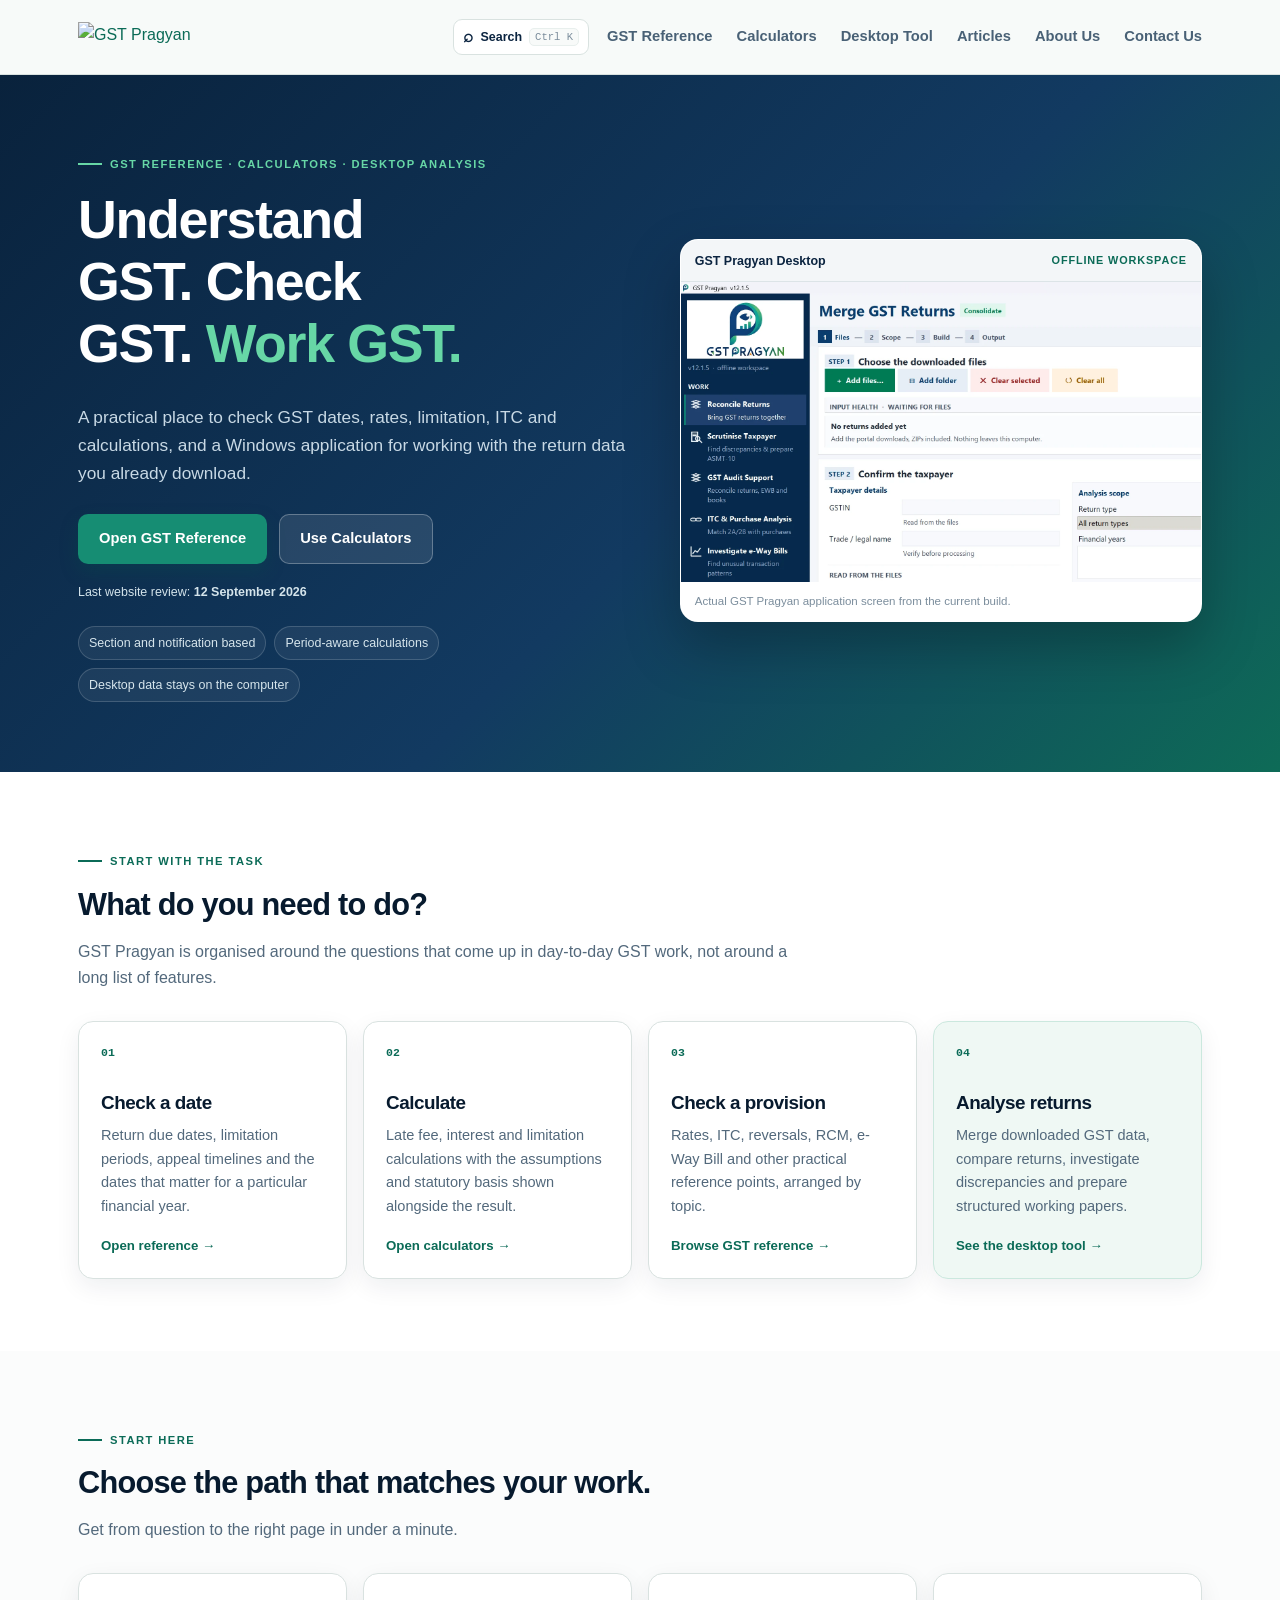
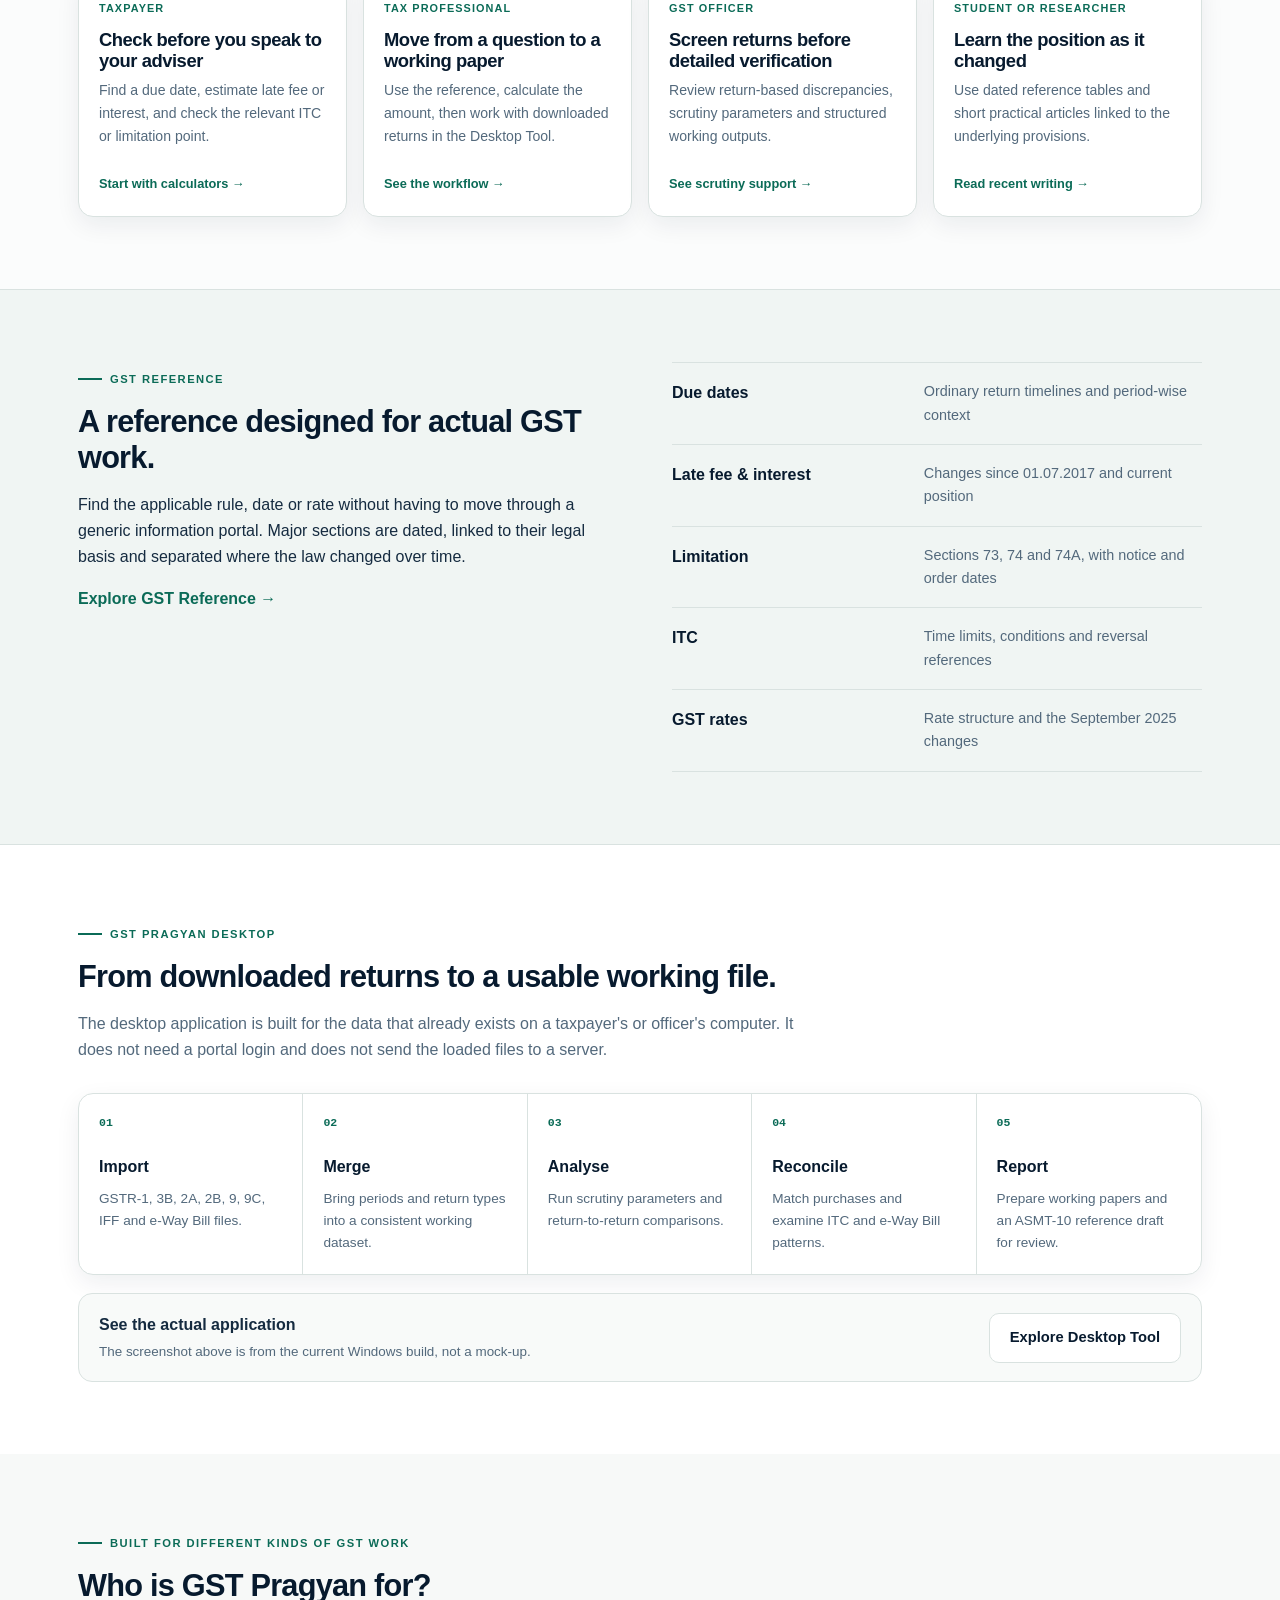
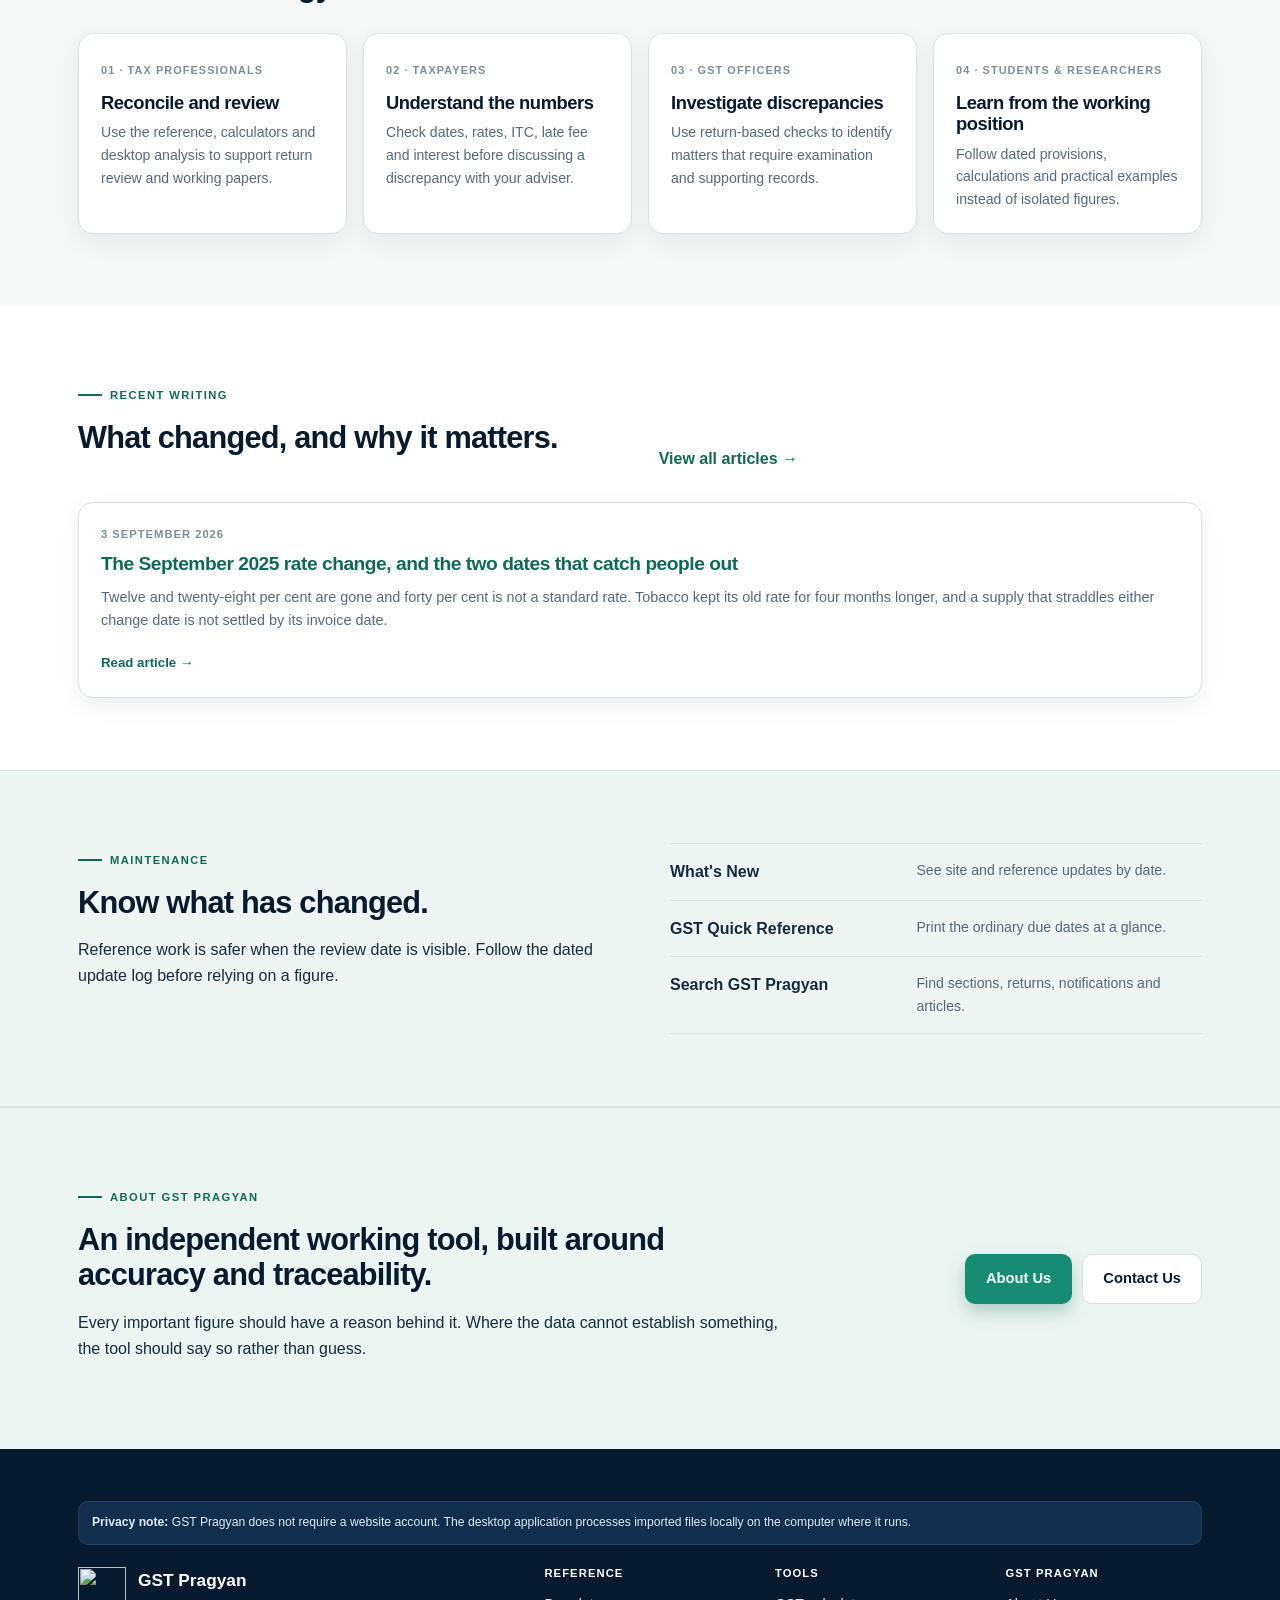
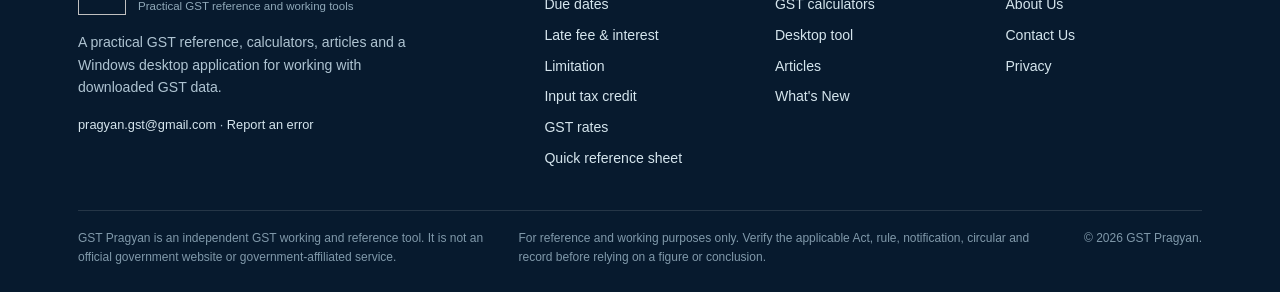
==== commit dbee5330: "Add files via upload" ====
--- a/index.html
+++ b/index.html
@@ -16,18 +16,7 @@
 </head>
 <body>
 <a class="skip" href="#main">Skip to content</a>
-<header class="site">
-  <div class="wrap nav">
-    <a class="brand" href="index.html" aria-label="GST Pragyan home">
-      <img src="assets/wordmark.png" alt="GST Pragyan" width="215" height="27" class="wm">
-    </a>
-    <nav class="desktop-nav" aria-label="Primary navigation"><a href="compliance.html">GST Reference</a><a href="calculators.html">Calculators</a><a href="app.html">Desktop Tool</a><a href="articles.html">Articles</a><a href="about.html">About Us</a><a href="contact.html">Contact Us</a></nav>
-    <details class="mobile-nav">
-      <summary aria-label="Open navigation">Menu</summary>
-      <nav aria-label="Mobile navigation"><a href="compliance.html">GST Reference</a><a href="calculators.html">Calculators</a><a href="app.html">Desktop Tool</a><a href="articles.html">Articles</a><a href="about.html">About Us</a><a href="contact.html">Contact Us</a></nav>
-    </details>
-  </div>
-</header>
+<header class="site"><div class="wrap nav"><a class="brand" href="index.html" aria-label="GST Pragyan home"><img src="assets/wordmark.png" alt="GST Pragyan" width="215" height="27" class="wm"></a><div class="nav-tools"><button class="search-trigger" type="button" data-search-open aria-label="Search GST Pragyan" title="Search GST Pragyan (Ctrl K)"><span class="search-icon">⌕</span><span class="search-trigger-label">Search</span><kbd>Ctrl K</kbd></button><nav class="desktop-nav" aria-label="Primary navigation"><a href="compliance.html">GST Reference</a><a href="calculators.html">Calculators</a><a href="app.html">Desktop Tool</a><a href="articles.html">Articles</a><a href="about.html">About Us</a><a href="contact.html">Contact Us</a></nav><details class="mobile-nav"><summary aria-label="Open navigation">Menu</summary><nav aria-label="Mobile navigation"><a href="search.html">Search</a><a href="compliance.html">GST Reference</a><a href="calculators.html">Calculators</a><a href="app.html">Desktop Tool</a><a href="articles.html">Articles</a><a href="about.html">About Us</a><a href="contact.html">Contact Us</a></nav></details></div></div></header>
 <main id="main">
 <section class="hero hero-home">
   <div class="wrap hero-grid">
@@ -39,7 +28,7 @@
         <a class="btn btn-primary" href="compliance.html">Open GST Reference</a>
         <a class="btn btn-glass" href="calculators.html">Use Calculators</a>
       </div>
-      <div class="hero-points">
+      <div class="review-line">Last website review: <strong>12 September 2026</strong></div><div class="hero-points">
         <span>Section and notification based</span>
         <span>Period-aware calculations</span>
         <span>Desktop data stays on the computer</span>
@@ -68,7 +57,7 @@
     </div>
   </div>
 </section>
-
+<section class="quickstart-section" id="start-here"><div class="wrap"><div class="section-head"><span class="eyebrow dark">Start here</span><h2>Choose the path that matches your work.</h2><p>Get from question to the right page in under a minute.</p></div><div class="quickstart-grid"><a class="quickstart-card" href="calculators.html"><span>Taxpayer</span><h3>Check before you speak to your adviser</h3><p>Find a due date, estimate late fee or interest, and check the relevant ITC or limitation point.</p><b>Start with calculators →</b></a><a class="quickstart-card" href="app.html"><span>Tax professional</span><h3>Move from a question to a working paper</h3><p>Use the reference, calculate the amount, then work with downloaded returns in the Desktop Tool.</p><b>See the workflow →</b></a><a class="quickstart-card" href="app.html#scrutiny"><span>GST officer</span><h3>Screen returns before detailed verification</h3><p>Review return-based discrepancies, scrutiny parameters and structured working outputs.</p><b>See scrutiny support →</b></a><a class="quickstart-card" href="articles.html"><span>Student or researcher</span><h3>Learn the position as it changed</h3><p>Use dated reference tables and short practical articles linked to the underlying provisions.</p><b>Read recent writing →</b></a></div></div></section>
 <section class="reference-band" id="reference">
   <div class="wrap split-intro">
     <div>
@@ -129,7 +118,7 @@
     <div class="latest" id="latest-articles"></div>
   </div>
 </section>
-
+<section class="whatsnew-band"><div class="wrap whatsnew-grid"><div><span class="eyebrow dark">Maintenance</span><h2>Know what has changed.</h2><p>Reference work is safer when the review date is visible. Follow the dated update log before relying on a figure.</p></div><div class="whatsnew-links"><a href="whats-new.html"><strong>What's New</strong><span>See site and reference updates by date.</span></a><a href="quick-reference.html"><strong>GST Quick Reference</strong><span>Print the ordinary due dates at a glance.</span></a><a href="search.html"><strong>Search GST Pragyan</strong><span>Find sections, returns, notifications and articles.</span></a></div></div></section>
 <section class="about-strip" id="download">
   <div class="wrap about-strip-inner">
     <div><span class="eyebrow dark">About GST Pragyan</span><h2>An independent working tool, built around accuracy and traceability.</h2><p>Every important figure should have a reason behind it. Where the data cannot establish something, the tool should say so rather than guess.</p></div>
@@ -137,51 +126,7 @@
   </div>
 </section>
 </main>
-<footer class="site">
-  <div class="wrap">
-    <div class="footer-top">
-      <div class="footer-brand">
-        <a class="brand footer-mark" href="index.html" aria-label="GST Pragyan home">
-          <img src="assets/mark.png" alt="" width="58" height="58">
-          <span><strong>GST Pragyan</strong><small>Practical GST reference and working tools</small></span>
-        </a>
-        <p>A practical GST reference, calculators, articles and a Windows desktop application for working with downloaded GST data.</p>
-      </div>
-      <div>
-        <h4>Reference</h4>
-        <ul>
-          <li><a href="compliance.html#duedates">Due dates</a></li>
-          <li><a href="compliance.html#history">Late fee &amp; interest</a></li>
-          <li><a href="compliance.html#limitation">Limitation</a></li>
-          <li><a href="compliance.html#itc">Input tax credit</a></li>
-          <li><a href="compliance.html#rates">GST rates</a></li>
-        </ul>
-      </div>
-      <div>
-        <h4>Tools</h4>
-        <ul>
-          <li><a href="calculators.html">GST calculators</a></li>
-          <li><a href="app.html">Desktop tool</a></li>
-          <li><a href="articles.html">Articles</a></li>
-        </ul>
-      </div>
-      <div>
-        <h4>GST Pragyan</h4>
-        <ul>
-          <li><a href="about.html">About Us</a></li>
-          <li><a href="contact.html">Contact Us</a></li>
-          <li><a href="privacy.html">Privacy</a></li>
-          <li><a href="mailto:pragyan.gst@gmail.com">pragyan.gst@gmail.com</a></li>
-        </ul>
-      </div>
-    </div>
-    <div class="footer-bottom">
-      <p>GST Pragyan is an independent GST working and reference tool. It is not an official government website or government-affiliated service.</p>
-      <p>For reference and working purposes only. Verify the applicable Act, rule, notification, circular and record before relying on a figure or conclusion.</p>
-      <p>© 2026 GST Pragyan.</p>
-    </div>
-  </div>
-</footer>
+<footer class="site"><div class="wrap"><div class="footer-privacy-strip"><strong>Privacy note:</strong> GST Pragyan does not require a website account. The desktop application processes imported files locally on the computer where it runs.</div><div class="footer-top"><div class="footer-brand"><a class="brand footer-mark" href="index.html" aria-label="GST Pragyan home"><img src="assets/mark.png" alt="" width="58" height="58"><span><strong>GST Pragyan</strong><small>Practical GST reference and working tools</small></span></a><p>A practical GST reference, calculators, articles and a Windows desktop application for working with downloaded GST data.</p><p class="footer-email"><a href="mailto:pragyan.gst@gmail.com">pragyan.gst@gmail.com</a> · <a href="contact.html">Report an error</a></p></div><div><h4>Reference</h4><ul><li><a href="compliance.html#duedates">Due dates</a></li><li><a href="compliance.html#history">Late fee &amp; interest</a></li><li><a href="compliance.html#limitation">Limitation</a></li><li><a href="compliance.html#itc">Input tax credit</a></li><li><a href="compliance.html#rates">GST rates</a></li><li><a href="quick-reference.html">Quick reference sheet</a></li></ul></div><div><h4>Tools</h4><ul><li><a href="calculators.html">GST calculators</a></li><li><a href="app.html">Desktop tool</a></li><li><a href="articles.html">Articles</a></li><li><a href="whats-new.html">What's New</a></li></ul></div><div><h4>GST Pragyan</h4><ul><li><a href="about.html">About Us</a></li><li><a href="contact.html">Contact Us</a></li><li><a href="privacy.html">Privacy</a></li></ul></div></div><div class="footer-bottom"><p>GST Pragyan is an independent GST working and reference tool. It is not an official government website or government-affiliated service.</p><p>For reference and working purposes only. Verify the applicable Act, rule, notification, circular and record before relying on a figure or conclusion.</p><p>© 2026 GST Pragyan.</p></div></div></footer>
 <script>
 (function () {
   var host = document.getElementById("latest-articles");
@@ -198,5 +143,6 @@
   }).catch(function(){ host.innerHTML='<div class="empty-state">Articles could not be loaded at the moment.</div>'; });
 })();
 </script>
+<script src="site.js" defer></script>
 </body>
 </html>
--- a/style.css
+++ b/style.css
@@ -59,3 +59,8 @@
 @media(max-width:1050px){.hero-grid{grid-template-columns:1fr}.hero-preview{max-width:760px}.task-grid,.audience{grid-template-columns:repeat(2,1fr)}.workflow{grid-template-columns:repeat(2,1fr)}.workflow>div{border-bottom:1px solid var(--line)}.workflow>div:nth-child(2n){border-right:0}.footer-top{grid-template-columns:2fr 1fr 1fr}.footer-bottom{grid-template-columns:1fr 1fr}.reference-layout{grid-template-columns:190px minmax(0,1fr)}}
 @media(max-width:760px){body{font-size:15px}.wrap{padding:0 18px}.nav{min-height:64px}.desktop-nav{display:none}.mobile-nav{display:block}.brand .wm{height:27px}.hero{padding:54px 0 58px}.hero-home{padding:54px 0 58px}.hero-home h1{font-size:2.45rem}.hero-preview img{height:auto}.task-grid,.audience,.split-intro,.app-showcase-grid{grid-template-columns:1fr}.reference-layout{grid-template-columns:1fr}.reference-nav{position:relative;top:auto;max-height:none}.reference-content{max-width:none}.reference-calculator-gateway{align-items:flex-start;flex-direction:column}.calc,.calc-out{grid-template-columns:1fr}.workflow{grid-template-columns:1fr}.workflow>div{border-right:0!important}.app-callout,.about-strip-inner,.row-head{align-items:flex-start;flex-direction:column}.footer-top,.footer-bottom{grid-template-columns:1fr}.footer-top{gap:24px}.footer-bottom{gap:10px}.reference-list a{grid-template-columns:1fr;gap:3px}.jump{display:none}section{padding:54px 0}.prose{max-width:none}.table-scroll{border-radius:10px}.calc-shell{padding:20px}.btn{width:auto}.footer-mark img{width:44px;height:44px}}
 @media print{header.site,footer.site,.btn,.mobile-nav{display:none!important}body{background:#fff}.hero{color:#000;background:#fff}.hero h1{color:#000}}
+
+.nav-tools{margin-left:auto;display:flex;align-items:center;gap:18px}.search-trigger{display:inline-flex;align-items:center;gap:7px;border:1px solid var(--line);background:#fff;color:var(--navy);border-radius:9px;padding:7px 9px;font:600 .78rem var(--sans);cursor:pointer}.search-trigger kbd{font:500 .66rem var(--mono);color:var(--ink-faint);border:1px solid var(--line-soft);padding:2px 5px;border-radius:5px;background:#F8FAF9}.search-icon{font-size:1.05rem}.sr-only{position:absolute;width:1px;height:1px;padding:0;margin:-1px;overflow:hidden;clip:rect(0,0,0,0);white-space:nowrap;border:0}.review-line{margin-top:18px;font-size:.78rem;color:#D4E4EB}.darkline{color:var(--ink-soft)}.reference-meta-band{background:#0E6B57;color:#E5F7EF;padding:11px 0}.reference-meta-band .wrap{display:flex;justify-content:space-between;gap:25px;font-size:.78rem}.table-tools{display:flex;justify-content:space-between;gap:12px;align-items:end;margin-top:18px}.table-tools label{display:flex;flex-direction:column;gap:5px;flex:1;max-width:480px}.table-tools label span{font-size:.68rem;letter-spacing:.08em;text-transform:uppercase;font-weight:800;color:var(--ink-faint)}.table-tools input{width:100%;border:1px solid var(--line);border-radius:8px;padding:9px 10px;background:#fff;font:500 .84rem var(--sans)}.btn-mini{padding:8px 11px;font-size:.75rem;border-radius:8px}.btn-light{background:#F7F9F8;border-color:#D7E0DE;color:var(--navy)}.quickstart-section{background:#FBFCFC}.quickstart-grid{display:grid;grid-template-columns:repeat(4,1fr);gap:16px}.quickstart-card{display:block;background:#fff;border:1px solid var(--line);border-radius:15px;padding:20px;box-shadow:var(--shadow);color:var(--ink);transition:.16s ease}.quickstart-card:hover{text-decoration:none;transform:translateY(-2px);box-shadow:var(--shadow-lg)}.quickstart-card span{font-size:.68rem;letter-spacing:.1em;text-transform:uppercase;font-weight:800;color:var(--teal-deep)}.quickstart-card h3{margin:9px 0 8px}.quickstart-card p{font-size:.88rem;color:var(--ink-soft);min-height:75px}.quickstart-card b{font-size:.8rem;color:var(--teal-deep)}.whatsnew-band{background:#EFF5F2;border-block:1px solid var(--line)}.whatsnew-grid{display:grid;grid-template-columns:1fr 1fr;gap:60px}.whatsnew-links{border-top:1px solid var(--line)}.whatsnew-links a{display:grid;grid-template-columns:1fr 1.25fr;gap:18px;padding:15px 0;border-bottom:1px solid var(--line);color:var(--ink)}.whatsnew-links a:hover{text-decoration:none}.whatsnew-links span{font-size:.88rem;color:var(--ink-soft)}.article-toolbar{display:flex;justify-content:space-between;gap:20px;align-items:center;margin-bottom:20px}.article-toolbar span{display:block;color:var(--ink-soft);font-size:.88rem}.article-filters{display:flex;gap:7px;flex-wrap:wrap;margin-bottom:18px}.filter-chip,.chip{border:1px solid var(--line);background:#fff;color:var(--ink-soft);border-radius:999px;padding:6px 10px;font-size:.72rem;font-weight:700}.filter-chip{cursor:pointer}.filter-chip.is-active{background:#E9F7F1;color:var(--teal-deep);border-color:#C3E4D8}.chip{display:inline-block;margin-left:5px;padding:3px 7px;background:#F2F7F5;color:var(--teal-deep)}.static-fallback-note{font-size:.76rem;color:var(--ink-faint);margin-top:15px}.update-item{padding-bottom:28px;margin-bottom:28px;border-bottom:1px solid var(--line)}.update-item h2{margin-top:7px}.quick-links{display:grid;grid-template-columns:repeat(3,1fr);gap:14px;margin-top:20px}.quick-links a{color:var(--ink)}.quick-links a span{display:block;color:var(--ink-soft);font-size:.86rem;margin-top:4px}.search-overlay{position:fixed;inset:0;z-index:200}.search-backdrop{position:absolute;inset:0;background:rgba(7,26,46,.56);backdrop-filter:blur(4px)}.search-dialog{position:relative;width:min(860px,calc(100% - 34px));margin:8vh auto 0;background:#fff;border:1px solid var(--line);border-radius:18px;box-shadow:0 30px 80px rgba(0,0,0,.26);padding:24px;max-height:78vh;overflow:auto}.search-head{display:flex;justify-content:space-between;gap:20px;align-items:start}.icon-close{border:1px solid var(--line);background:#fff;border-radius:8px;font-size:1.3rem;width:34px;height:34px;cursor:pointer}.search-input-wrap{display:flex;align-items:center;border:1px solid var(--line);border-radius:10px;margin-top:18px;background:#FBFCFC}.search-input-wrap input{flex:1;border:0;background:transparent;padding:14px;font-size:1rem;outline:0}.search-input-wrap span:last-child{font:500 .68rem var(--mono);color:var(--ink-faint);padding-right:12px}.search-status{font-size:.78rem;color:var(--ink-faint);margin:11px 0}.search-results{display:grid;gap:8px}.search-result{display:block;border:1px solid var(--line);border-radius:11px;padding:12px 14px;color:var(--ink);background:#fff}.search-result:hover{background:#F4F8F6;text-decoration:none}.search-result strong,.search-result span{display:block}.search-result strong{margin:2px 0 3px;color:var(--navy-deep)}.search-result span:last-child{font-size:.78rem;color:var(--ink-soft)}.search-kind{font-size:.65rem;letter-spacing:.08em;text-transform:uppercase;font-weight:800;color:var(--teal-deep)}.page-results{margin-top:10px}.search-page-box{background:#fff;border:1px solid var(--line);border-radius:16px;padding:20px;box-shadow:var(--shadow)}.search-page-box>label{display:block;font-size:.7rem;font-weight:800;text-transform:uppercase;letter-spacing:.08em;color:var(--ink-faint);margin-bottom:7px}.search-page-box>input{width:100%;padding:13px 14px;border:1px solid var(--line);border-radius:9px;font-size:1rem}.search-open{overflow:hidden}.basis-line{padding:10px 13px;border:1px solid #D4E4E0;background:#F6FAF8;border-radius:9px;font-size:.76rem;color:var(--ink-soft);margin:-8px 0 16px}.calc-actions{display:flex;gap:8px;flex-wrap:wrap;margin-top:10px}.calc-workpaper{background:#F7FAF8;border:1px solid #D5E4E0;border-radius:10px;padding:13px 15px;margin-top:10px;font-size:.82rem}.work-lines{display:grid;grid-template-columns:repeat(2,1fr);gap:6px 18px;margin-top:8px}.work-lines span{color:var(--ink-soft)}.work-lines b{color:var(--navy)}.app-proof-grid{display:grid;grid-template-columns:1.3fr .7fr;gap:16px;margin:0 0 34px}.proof-list{border-top:1px solid var(--line);margin-top:16px}.proof-list div{display:grid;grid-template-columns:100px 1fr;gap:10px;padding:10px 0;border-bottom:1px solid var(--line-soft)}.proof-list span{color:var(--ink-soft);font-size:.86rem}.compact-steps{padding-left:1.2em}.output-preview{margin:32px 0;background:#F5FAF7}.output-grid{display:grid;grid-template-columns:repeat(4,1fr);gap:10px;margin:16px 0}.output-grid div{background:#fff;border:1px solid var(--line);border-radius:10px;padding:11px}.output-grid b,.output-grid span{display:block}.output-grid span{font-size:.8rem;color:var(--ink-soft);margin-top:4px}.parameter-callout{padding:13px 15px;background:#EDF7F3;border:1px solid #CDE6DC;border-radius:10px}.footer-privacy-strip{background:#102F4E;color:#DCEBF2;border:1px solid rgba(255,255,255,.08);padding:11px 13px;border-radius:10px;margin-bottom:22px;font-size:.76rem}.footer-email{font-size:.8rem}.contact-grid{display:grid;grid-template-columns:repeat(3,1fr);gap:12px;margin:12px 0 28px}.contact-grid .card strong,.contact-grid .card span{display:block}.contact-grid .card span{font-size:.82rem;color:var(--ink-soft);margin-top:5px}
+@media(max-width:1050px){.quickstart-grid{grid-template-columns:repeat(2,1fr)}.whatsnew-grid,.app-proof-grid{grid-template-columns:1fr}.output-grid{grid-template-columns:repeat(2,1fr)}}
+@media(max-width:760px){.nav-tools{gap:7px}.search-trigger-label,.search-trigger kbd{display:none}.search-trigger{width:36px;height:36px;justify-content:center;padding:0}.quickstart-grid,.quick-links,.contact-grid{grid-template-columns:1fr}.quickstart-card p{min-height:0}.table-tools{flex-direction:column;align-items:stretch}.table-tools label{max-width:none}.reference-meta-band .wrap{display:block}.reference-meta-band span{display:block;margin-top:4px}.article-toolbar{align-items:flex-start;flex-direction:column}.work-lines,.output-grid{grid-template-columns:1fr}.search-dialog{margin-top:4vh;max-height:86vh;padding:18px}}
+@media print{.table-tools,.footer-privacy-strip{display:none!important}.table-scroll{box-shadow:none;border:0}.calc-shell{background:#fff;border:1px solid #ccc;box-shadow:none}.calc-shell h3,.calc-shell>p,.field label,.field input,.field select,.calc-out .big,.calc-out .lbl,.calc-basis{color:#111!important}.calc-shell .field input,.calc-shell .field select{border:1px solid #bbb;background:#fff}.calc-out .box{background:#fff!important;border:1px solid #ccc}}
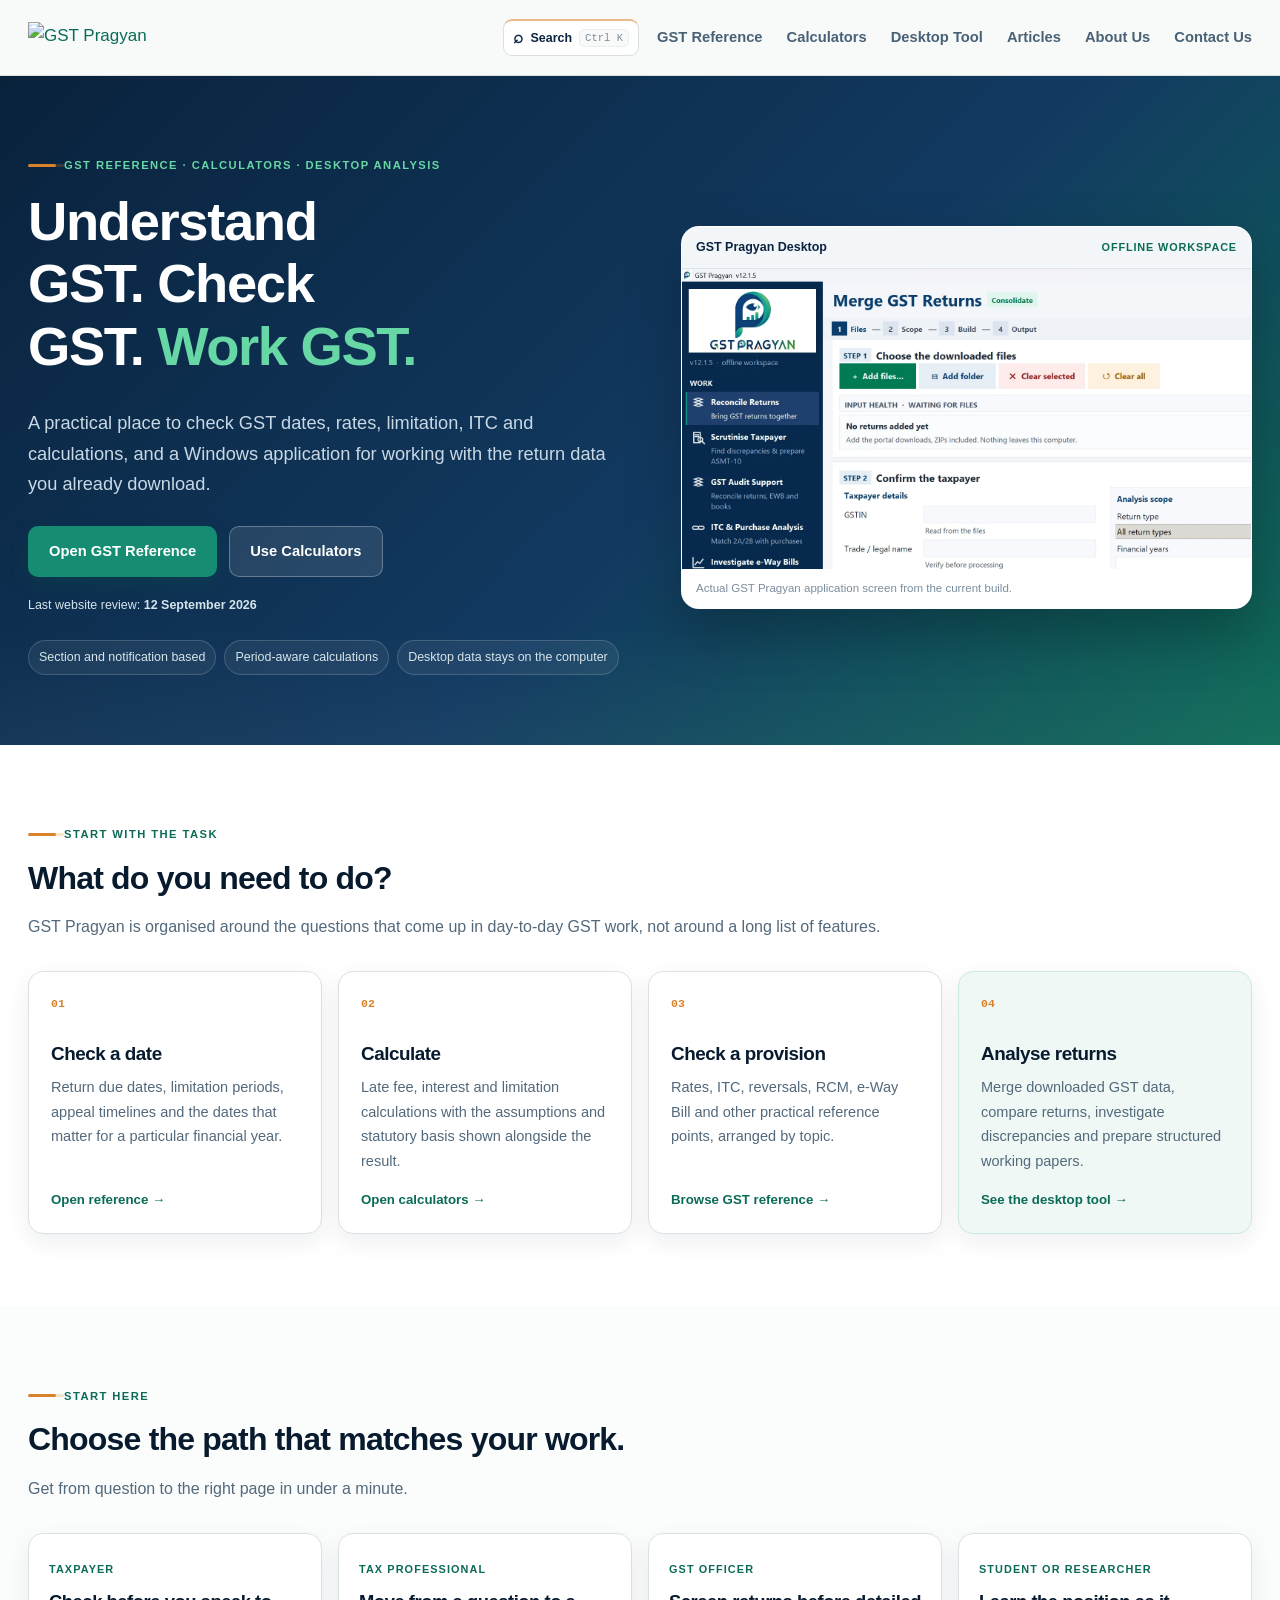
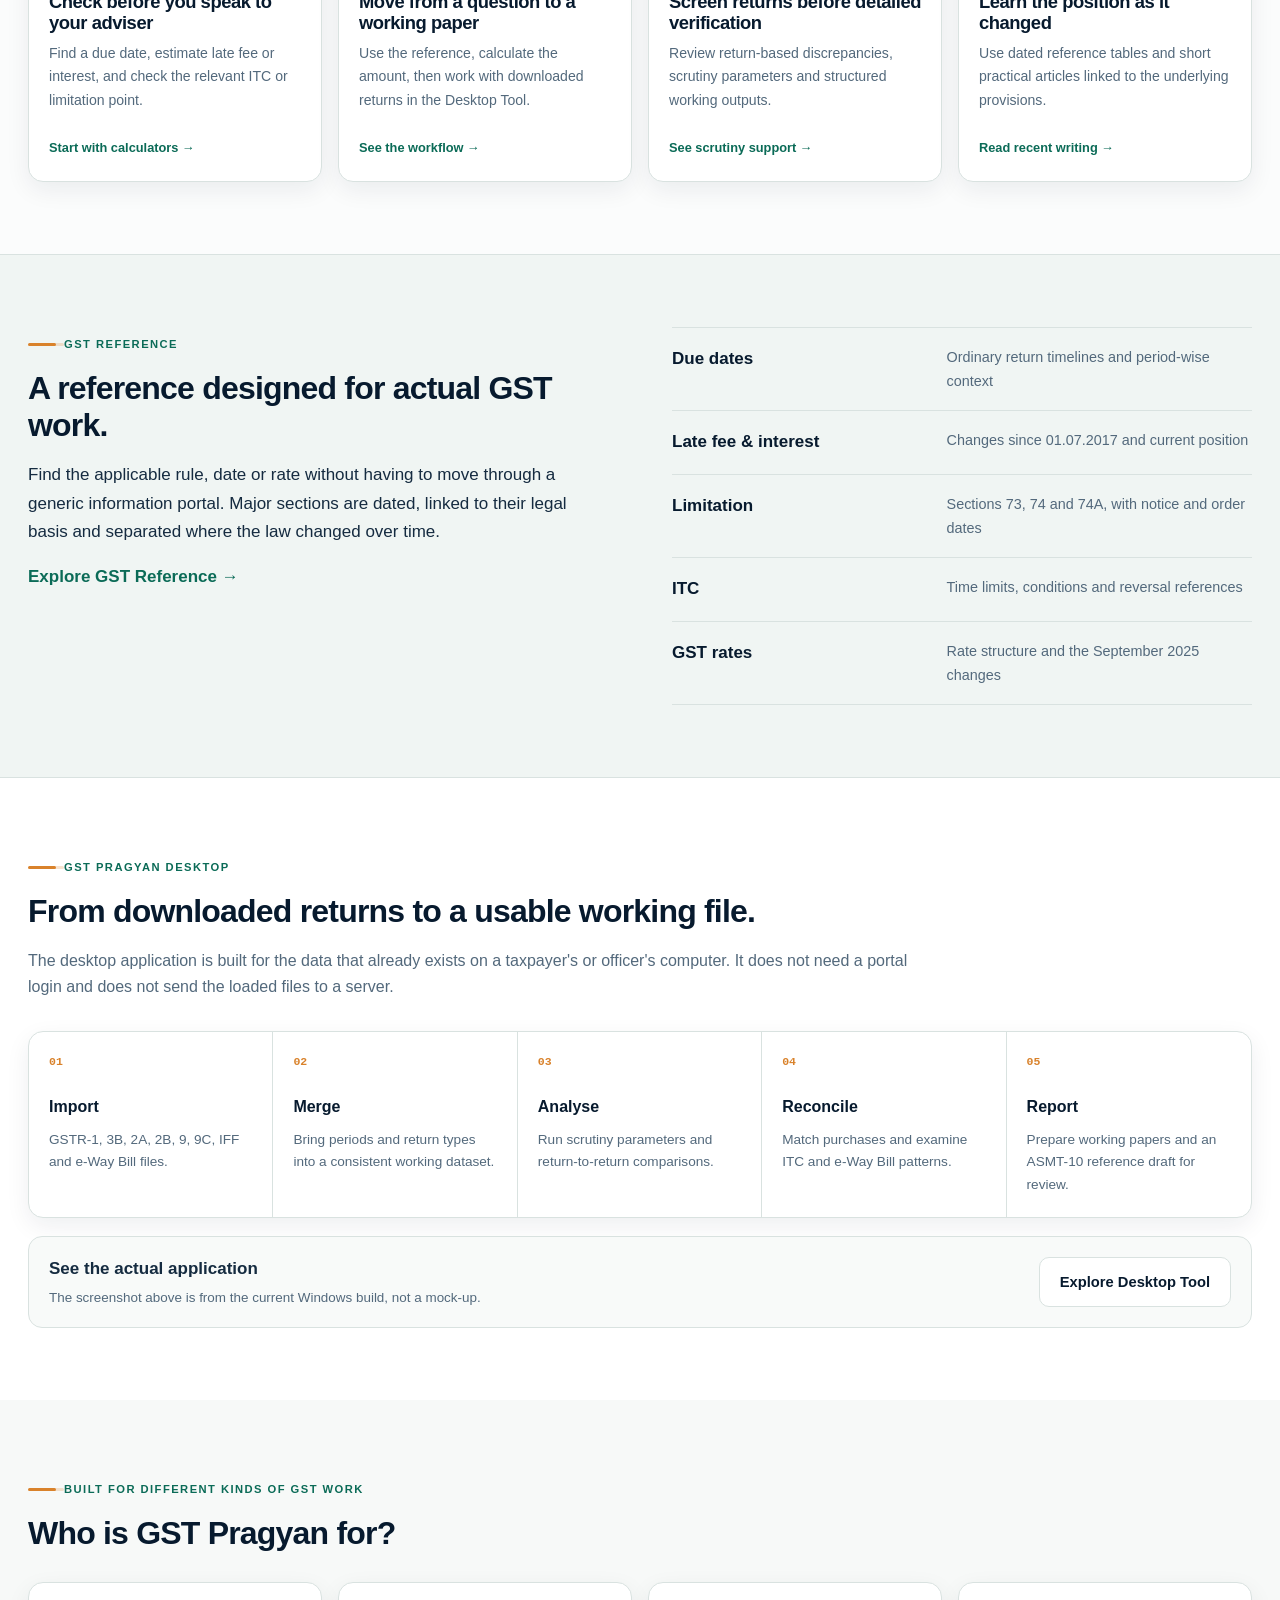
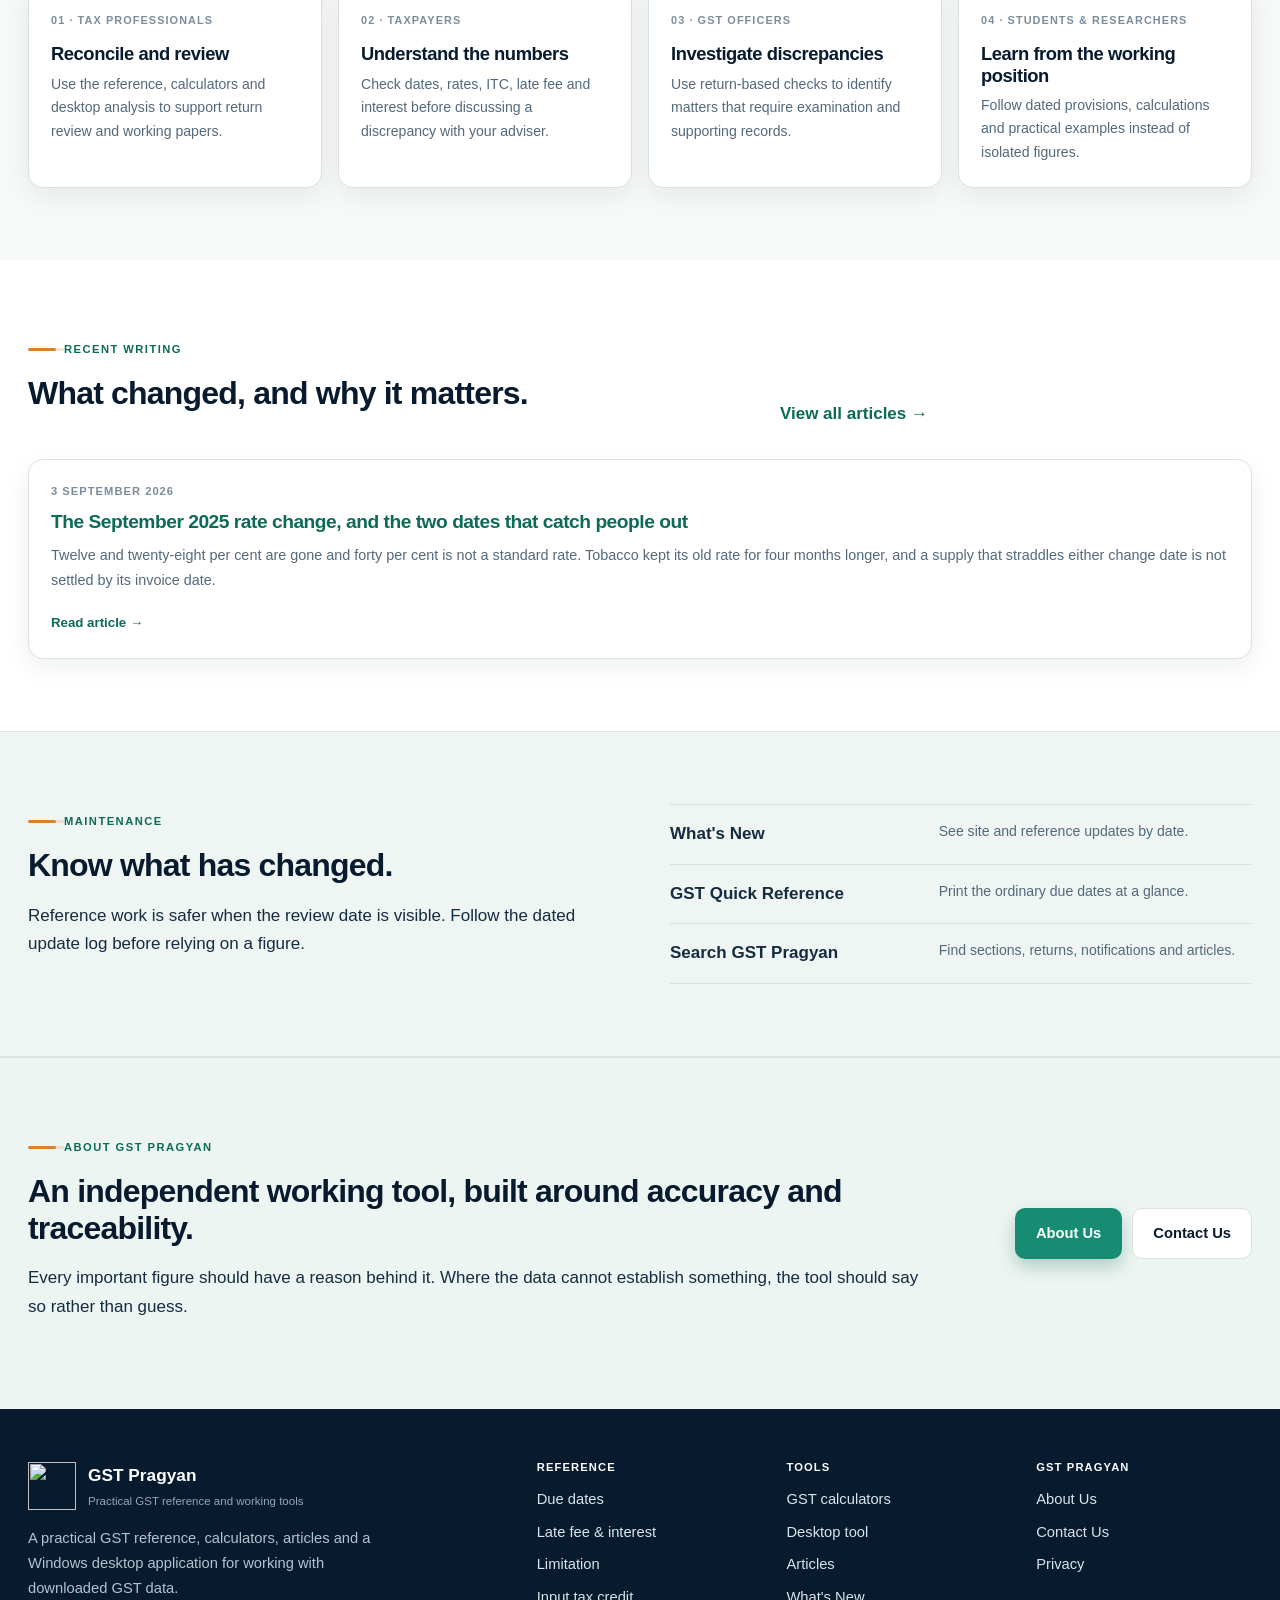
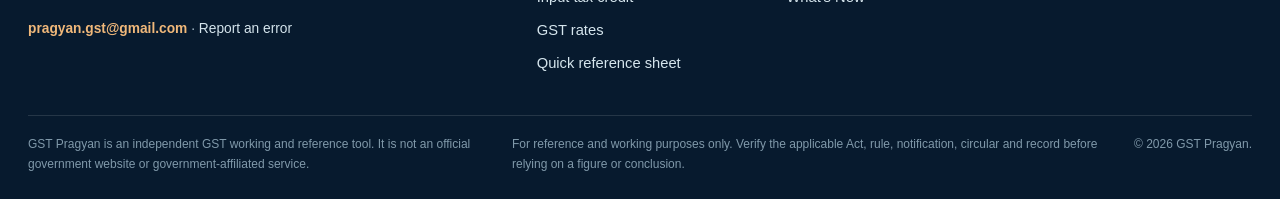
==== commit f940337a: "Add files via upload" ====
--- a/index.html
+++ b/index.html
@@ -126,7 +126,7 @@
   </div>
 </section>
 </main>
-<footer class="site"><div class="wrap"><div class="footer-privacy-strip"><strong>Privacy note:</strong> GST Pragyan does not require a website account. The desktop application processes imported files locally on the computer where it runs.</div><div class="footer-top"><div class="footer-brand"><a class="brand footer-mark" href="index.html" aria-label="GST Pragyan home"><img src="assets/mark.png" alt="" width="58" height="58"><span><strong>GST Pragyan</strong><small>Practical GST reference and working tools</small></span></a><p>A practical GST reference, calculators, articles and a Windows desktop application for working with downloaded GST data.</p><p class="footer-email"><a href="mailto:pragyan.gst@gmail.com">pragyan.gst@gmail.com</a> · <a href="contact.html">Report an error</a></p></div><div><h4>Reference</h4><ul><li><a href="compliance.html#duedates">Due dates</a></li><li><a href="compliance.html#history">Late fee &amp; interest</a></li><li><a href="compliance.html#limitation">Limitation</a></li><li><a href="compliance.html#itc">Input tax credit</a></li><li><a href="compliance.html#rates">GST rates</a></li><li><a href="quick-reference.html">Quick reference sheet</a></li></ul></div><div><h4>Tools</h4><ul><li><a href="calculators.html">GST calculators</a></li><li><a href="app.html">Desktop tool</a></li><li><a href="articles.html">Articles</a></li><li><a href="whats-new.html">What's New</a></li></ul></div><div><h4>GST Pragyan</h4><ul><li><a href="about.html">About Us</a></li><li><a href="contact.html">Contact Us</a></li><li><a href="privacy.html">Privacy</a></li></ul></div></div><div class="footer-bottom"><p>GST Pragyan is an independent GST working and reference tool. It is not an official government website or government-affiliated service.</p><p>For reference and working purposes only. Verify the applicable Act, rule, notification, circular and record before relying on a figure or conclusion.</p><p>© 2026 GST Pragyan.</p></div></div></footer>
+<footer class="site"><div class="wrap"><div class="footer-top"><div class="footer-brand"><a class="brand footer-mark" href="index.html" aria-label="GST Pragyan home"><img src="assets/mark.png" alt="" width="58" height="58"><span><strong>GST Pragyan</strong><small>Practical GST reference and working tools</small></span></a><p>A practical GST reference, calculators, articles and a Windows desktop application for working with downloaded GST data.</p><p class="footer-email"><a href="mailto:pragyan.gst@gmail.com">pragyan.gst@gmail.com</a> · <a href="contact.html">Report an error</a></p></div><div><h4>Reference</h4><ul><li><a href="compliance.html#duedates">Due dates</a></li><li><a href="compliance.html#history">Late fee &amp; interest</a></li><li><a href="compliance.html#limitation">Limitation</a></li><li><a href="compliance.html#itc">Input tax credit</a></li><li><a href="compliance.html#rates">GST rates</a></li><li><a href="quick-reference.html">Quick reference sheet</a></li></ul></div><div><h4>Tools</h4><ul><li><a href="calculators.html">GST calculators</a></li><li><a href="app.html">Desktop tool</a></li><li><a href="articles.html">Articles</a></li><li><a href="whats-new.html">What's New</a></li></ul></div><div><h4>GST Pragyan</h4><ul><li><a href="about.html">About Us</a></li><li><a href="contact.html">Contact Us</a></li><li><a href="privacy.html">Privacy</a></li></ul></div></div><div class="footer-bottom"><p>GST Pragyan is an independent GST working and reference tool. It is not an official government website or government-affiliated service.</p><p>For reference and working purposes only. Verify the applicable Act, rule, notification, circular and record before relying on a figure or conclusion.</p><p>© 2026 GST Pragyan.</p></div></div></footer>
 <script>
 (function () {
   var host = document.getElementById("latest-articles");
--- a/style.css
+++ b/style.css
@@ -6,45 +6,45 @@
   --ink:#152B40; --ink-soft:#53697C; --ink-faint:#7B8D9C;
   --paper:#FFFFFF; --bg:#F4F7F6; --line:#D9E2E0; --line-soft:#E8EFED;
   --shadow:0 8px 24px rgba(9,35,54,.07); --shadow-lg:0 18px 46px rgba(9,35,54,.12);
-  --radius:16px; --wrap:1180px;
+  --radius:16px; --wrap:1320px;
   --sans:"Segoe UI","Noto Sans",Arial,sans-serif;
   --display:"Segoe UI","Noto Sans",Arial,sans-serif;
   --mono:"Cascadia Mono","SFMono-Regular",Consolas,monospace;
 }
 *{box-sizing:border-box} html{scroll-behavior:smooth;scroll-padding-top:90px}
-body{margin:0;background:var(--bg);color:var(--ink);font-family:var(--sans);font-size:16px;line-height:1.62;-webkit-font-smoothing:antialiased}
+body{margin:0;background:var(--bg);color:var(--ink);font-family:var(--sans);font-size:17px;line-height:1.68;-webkit-font-smoothing:antialiased}
 img{max-width:100%;height:auto} a{color:var(--teal-deep);text-decoration:none} a:hover{text-decoration:underline}
-.wrap{max-width:var(--wrap);margin:0 auto;padding:0 28px}.narrow{max-width:900px}.mono{font-family:var(--mono);font-variant-numeric:tabular-nums}
+.wrap{max-width:var(--wrap);margin:0 auto;padding:0 28px}.narrow{max-width:1120px}.mono{font-family:var(--mono);font-variant-numeric:tabular-nums}
 h1,h2,h3,h4{font-family:var(--display);color:var(--navy-deep);line-height:1.15;margin:0 0 .55em;letter-spacing:-.025em}
-h1{font-size:clamp(2.25rem,4.2vw,4.1rem);max-width:16ch}h2{font-size:clamp(1.65rem,2.4vw,2.45rem);margin-top:0}h3{font-size:1.15rem}h4{font-size:.95rem}
-p{margin:0 0 1rem}.lede{font-size:1.08rem;color:var(--ink-soft);max-width:64ch}
+h1{font-size:clamp(2.35rem,4.25vw,4.25rem);max-width:16ch}h2{font-size:clamp(1.75rem,2.5vw,2.6rem);margin-top:0}h3{font-size:1.15rem}h4{font-size:.95rem}
+p{margin:0 0 1rem}.lede{font-size:1.14rem;color:var(--ink-soft);max-width:68ch}
 .skip{position:absolute;left:-9999px;top:8px;background:#fff;padding:10px 16px;z-index:100;border-radius:8px}.skip:focus{left:12px}
 
 /* Header */
 header.site{position:sticky;top:0;z-index:80;background:rgba(247,250,249,.96);backdrop-filter:blur(14px);border-bottom:1px solid var(--line)}
 .nav{min-height:72px;display:flex;align-items:center;gap:28px}.brand{display:flex;align-items:center;gap:10px}.brand:hover{text-decoration:none}.brand .wm{width:auto;height:30px;display:block}
-.desktop-nav{margin-left:auto;display:flex;align-items:center;gap:24px}.desktop-nav a{font-weight:600;font-size:.92rem;color:#496176;padding:25px 0;position:relative}.desktop-nav a:hover,.desktop-nav a[aria-current=page]{color:var(--navy-deep);text-decoration:none}.desktop-nav a[aria-current=page]::after{content:"";position:absolute;left:0;right:0;bottom:17px;height:2px;background:var(--teal);border-radius:2px}
+.desktop-nav{margin-left:auto;display:flex;align-items:center;gap:24px}.desktop-nav a{font-weight:600;font-size:.92rem;color:#496176;padding:25px 0;position:relative}.desktop-nav a:hover,.desktop-nav a[aria-current=page]{color:var(--navy-deep);text-decoration:none}.desktop-nav a[aria-current=page]::after{content:"";position:absolute;left:0;right:0;bottom:17px;height:2px;background:linear-gradient(90deg,var(--orange) 0 35%,var(--teal) 35% 100%);border-radius:2px}
 .mobile-nav{display:none;margin-left:auto;position:relative}.mobile-nav summary{list-style:none;cursor:pointer;border:1px solid var(--line);border-radius:10px;padding:8px 12px;font-weight:700;color:var(--navy);background:#fff}.mobile-nav summary::-webkit-details-marker{display:none}.mobile-nav nav{position:absolute;right:0;top:48px;width:230px;background:#fff;border:1px solid var(--line);box-shadow:var(--shadow-lg);border-radius:12px;padding:8px}.mobile-nav nav a{display:block;padding:10px 12px;color:var(--ink);font-weight:600;border-radius:8px}.mobile-nav nav a:hover{background:#F1F6F4;text-decoration:none}
 
 /* Hero */
-.hero{color:#fff;background:linear-gradient(135deg,#09223C 0%,#123A61 56%,#0E6B57 100%);padding:74px 0 82px;overflow:hidden}.hero h1{color:#fff}.hero .lede{color:#C8D9E5}.hero.slim{padding:58px 0 62px}.hero.slim h1{max-width:24ch}.eyebrow{display:inline-flex;align-items:center;gap:8px;font-size:.7rem;letter-spacing:.13em;text-transform:uppercase;font-weight:800;color:var(--green);margin-bottom:16px}.eyebrow::before{content:"";width:24px;height:2px;background:currentColor}.eyebrow.dark{color:var(--teal-deep)}
-.hero-home{padding:72px 0 70px}.hero-grid{display:grid;grid-template-columns:minmax(0,1fr) minmax(420px,.95fr);gap:52px;align-items:center}.hero-home h1{max-width:13ch}.hero-home h1 em{font-style:normal;color:var(--green)}.cta-row{display:flex;gap:12px;flex-wrap:wrap;margin-top:26px}.btn{display:inline-flex;align-items:center;justify-content:center;gap:8px;border:1px solid transparent;border-radius:10px;padding:12px 20px;font-weight:700;font-size:.92rem;transition:.16s ease;cursor:pointer}.btn:hover{text-decoration:none;transform:translateY(-1px)}.btn-primary{background:var(--teal);color:#fff;box-shadow:0 8px 18px rgba(4,88,70,.25)}.btn-primary:hover{background:#117A63}.btn-glass{background:rgba(255,255,255,.1);border-color:rgba(255,255,255,.28);color:#fff}.btn-outline{background:#fff;color:var(--navy-deep);border-color:var(--line)}.btn-outline:hover{border-color:var(--teal)}
+.hero{color:#fff;background:linear-gradient(135deg,#09223C 0%,#123A61 56%,#0E6B57 100%);padding:74px 0 82px;overflow:hidden}.hero h1{color:#fff}.hero .lede{color:#C8D9E5}.hero.slim{padding:58px 0 62px}.hero.slim h1{max-width:24ch}.eyebrow{display:inline-flex;align-items:center;gap:8px;font-size:.7rem;letter-spacing:.13em;text-transform:uppercase;font-weight:800;color:var(--green);margin-bottom:16px}.eyebrow::before{content:"";width:28px;height:3px;background:var(--orange);border-radius:4px;box-shadow:8px 0 0 rgba(217,130,43,.22)}.eyebrow.dark{color:var(--teal-deep)}
+.hero-home{padding:72px 0 70px}.hero-grid{display:grid;grid-template-columns:minmax(0,1fr) minmax(420px,.95fr);gap:52px;align-items:center}.hero-home h1{max-width:13ch}.hero-home h1 em{font-style:normal;color:var(--green)}.cta-row{display:flex;gap:12px;flex-wrap:wrap;margin-top:26px}.btn{display:inline-flex;align-items:center;justify-content:center;gap:8px;border:1px solid transparent;border-radius:10px;padding:12px 20px;font-weight:700;font-size:.92rem;transition:.16s ease;cursor:pointer}.btn:hover{text-decoration:none;transform:translateY(-1px)}.btn-primary{background:var(--teal);color:#fff;box-shadow:0 8px 18px rgba(4,88,70,.25)}.btn-primary:hover{background:#117A63}.btn-glass{background:rgba(255,255,255,.1);border-color:rgba(255,255,255,.28);color:#fff}.btn-outline{background:#fff;color:var(--navy-deep);border-color:var(--line)}.btn-outline:hover{border-color:var(--orange);color:var(--teal-deep)}
 .hero-points{display:flex;gap:8px;flex-wrap:wrap;margin-top:24px}.hero-points span{font-size:.78rem;color:#D6E5EC;padding:6px 10px;border:1px solid rgba(255,255,255,.16);border-radius:999px;background:rgba(255,255,255,.06)}
 .hero-preview{background:#fff;border:1px solid rgba(255,255,255,.2);border-radius:18px;overflow:hidden;box-shadow:0 24px 55px rgba(0,0,0,.25);transform:translateY(6px)}.preview-bar{height:42px;background:#F3F6F8;color:var(--navy);display:flex;align-items:center;justify-content:space-between;padding:0 14px;font-size:.78rem;font-weight:700;border-bottom:1px solid #DCE4E7}.preview-status{color:var(--teal-deep);font-size:.68rem;text-transform:uppercase;letter-spacing:.08em}.hero-preview img{display:block;width:100%;height:300px;object-fit:cover;object-position:top center}.preview-caption{padding:10px 14px;background:#fff;color:var(--ink-faint);font-size:.72rem}
 
 /* Sections */
-section{padding:72px 0}.task-section{background:#fff}.section-head{max-width:720px;margin-bottom:30px}.section-head p{color:var(--ink-soft);font-size:1rem}.task-grid{display:grid;grid-template-columns:repeat(4,1fr);gap:16px}.task-card{display:flex;flex-direction:column;min-height:250px;background:#fff;border:1px solid var(--line);border-radius:15px;padding:22px;box-shadow:var(--shadow);transition:.16s ease}.task-card:hover{text-decoration:none;transform:translateY(-3px);box-shadow:var(--shadow-lg);border-color:#BFD8D0}.task-card.task-accent{background:#EFF8F4;border-color:#CBE8DE}.task-no{font-family:var(--mono);font-size:.72rem;font-weight:700;color:var(--teal-deep);margin-bottom:30px}.task-card h3{font-size:1.18rem}.task-card p{color:var(--ink-soft);font-size:.91rem}.task-link{margin-top:auto;font-weight:800;font-size:.83rem;color:var(--teal-deep)}
+section{padding:72px 0}.task-section{background:#fff}.section-head{max-width:720px;margin-bottom:30px}.section-head p{color:var(--ink-soft);font-size:1rem}.task-grid{display:grid;grid-template-columns:repeat(4,1fr);gap:16px}.task-card{display:flex;flex-direction:column;min-height:250px;background:#fff;border:1px solid var(--line);border-radius:15px;padding:22px;box-shadow:var(--shadow);transition:.16s ease}.task-card:hover{text-decoration:none;transform:translateY(-3px);box-shadow:var(--shadow-lg);border-color:#BFD8D0}.task-card.task-accent{background:#EFF8F4;border-color:#CBE8DE}.task-no{font-family:var(--mono);font-size:.72rem;font-weight:700;color:var(--orange);margin-bottom:30px}.task-card h3{font-size:1.18rem}.task-card p{color:var(--ink-soft);font-size:.91rem}.task-link{margin-top:auto;font-weight:800;font-size:.83rem;color:var(--teal-deep)}
 .reference-band{background:#F0F5F3;border-block:1px solid var(--line)}.split-intro{display:grid;grid-template-columns:1fr 1fr;gap:64px;align-items:start}.reference-list{border-top:1px solid var(--line)}.reference-list a{display:grid;grid-template-columns:1fr 1.2fr;gap:20px;padding:17px 0;border-bottom:1px solid var(--line);color:var(--ink)}.reference-list a:hover{text-decoration:none}.reference-list strong{color:var(--navy-deep)}.reference-list span{color:var(--ink-soft);font-size:.9rem}.text-link{font-weight:800;color:var(--teal-deep)}
-.app-section{background:#fff}.workflow{display:grid;grid-template-columns:repeat(5,1fr);gap:0;border:1px solid var(--line);border-radius:15px;overflow:hidden;background:#fff;box-shadow:var(--shadow)}.workflow>div{padding:20px;border-right:1px solid var(--line);min-height:160px}.workflow>div:last-child{border-right:0}.workflow b{display:block;font-family:var(--mono);font-size:.72rem;color:var(--teal-deep);margin-bottom:22px}.workflow strong{display:block;font-size:1rem;color:var(--navy-deep);margin-bottom:8px}.workflow span{display:block;color:var(--ink-soft);font-size:.85rem}.app-callout{margin-top:18px;padding:18px 20px;border:1px solid var(--line);border-radius:14px;background:#F8FAF9;display:flex;align-items:center;justify-content:space-between;gap:20px}.app-callout strong,.app-callout span{display:block}.app-callout span{font-size:.84rem;color:var(--ink-soft);margin-top:3px}
+.app-section{background:#fff}.workflow{display:grid;grid-template-columns:repeat(5,1fr);gap:0;border:1px solid var(--line);border-radius:15px;overflow:hidden;background:#fff;box-shadow:var(--shadow)}.workflow>div{padding:20px;border-right:1px solid var(--line);min-height:160px}.workflow>div:last-child{border-right:0}.workflow b{display:block;font-family:var(--mono);font-size:.72rem;color:var(--orange);margin-bottom:22px}.workflow strong{display:block;font-size:1rem;color:var(--navy-deep);margin-bottom:8px}.workflow span{display:block;color:var(--ink-soft);font-size:.85rem}.app-callout{margin-top:18px;padding:18px 20px;border:1px solid var(--line);border-radius:14px;background:#F8FAF9;display:flex;align-items:center;justify-content:space-between;gap:20px}.app-callout strong,.app-callout span{display:block}.app-callout span{font-size:.84rem;color:var(--ink-soft);margin-top:3px}
 .audience-section{background:#F7F9F8}.audience{display:grid;grid-template-columns:repeat(4,1fr);gap:16px}.aud{background:#fff;border:1px solid var(--line);border-radius:15px;padding:22px;box-shadow:var(--shadow)}.aud .tag{font-size:.68rem;letter-spacing:.1em;text-transform:uppercase;font-weight:800;color:var(--ink-faint)}.aud h3{margin:10px 0 8px}.aud p{font-size:.88rem;color:var(--ink-soft);margin:0}.writing-section{background:#fff}.row-head{display:flex;justify-content:space-between;align-items:end;gap:20px}.latest{display:grid;grid-template-columns:repeat(auto-fit,minmax(260px,1fr));gap:16px}.card{background:#fff;border:1px solid var(--line);border-radius:15px;padding:22px;box-shadow:var(--shadow)}.art-meta,.updated{font-size:.7rem;font-weight:800;letter-spacing:.09em;text-transform:uppercase;color:var(--ink-faint)}.art h3{font-size:1.2rem;margin-top:10px}.art p{color:var(--ink-soft);font-size:.9rem}.empty-state{padding:26px;border:1px dashed var(--line);border-radius:14px;color:var(--ink-soft)}
 .about-strip{background:#EDF5F2;border-top:1px solid var(--line)}.about-strip-inner{display:flex;justify-content:space-between;align-items:center;gap:40px}.about-strip-inner>div:first-child{max-width:720px}.strip-actions{display:flex;gap:10px;flex-wrap:wrap}
 
 /* Reference */
-.jump{display:flex;gap:7px;flex-wrap:wrap;margin-top:24px}.jump a{font-size:.76rem;font-weight:700;padding:7px 11px;border-radius:999px;background:rgba(255,255,255,.08);border:1px solid rgba(255,255,255,.18);color:#E4F0F5}.jump a:hover{text-decoration:none;background:rgba(255,255,255,.14)}.reference-layout{display:grid;grid-template-columns:220px minmax(0,1fr);gap:34px;align-items:start}.reference-nav{position:sticky;top:92px;border:1px solid var(--line);border-radius:14px;background:#fff;padding:12px;box-shadow:var(--shadow);max-height:calc(100vh - 112px);overflow:auto}.reference-nav-title{font-size:.68rem;letter-spacing:.1em;text-transform:uppercase;font-weight:800;color:var(--ink-faint);padding:7px 9px 9px}.reference-nav a{display:block;padding:8px 9px;border-radius:8px;color:var(--ink-soft);font-size:.82rem;font-weight:600}.reference-nav a:hover{background:#F0F6F3;color:var(--teal-deep);text-decoration:none}.reference-nav .reference-nav-tool{margin-top:8px;background:var(--navy);color:#fff}.reference-content{min-width:0;max-width:900px}.reference-content h2{font-size:1.8rem;padding-top:10px;margin-top:38px}.reference-content h3{font-size:1.05rem;margin-top:25px}.reference-content p,.reference-content li{font-size:.96rem}.reference-calculator-gateway{display:flex;align-items:center;justify-content:space-between;gap:25px;background:#EEF8F4;border:1px solid #CDE8DD;border-radius:15px;padding:22px;margin-bottom:32px}.reference-calculator-gateway h2{font-size:1.45rem;margin:4px 0 7px}.reference-calculator-gateway p{margin:0;color:var(--ink-soft);max-width:70ch}.note{border-left:3px solid var(--orange);background:var(--orange-soft);padding:16px 20px;border-radius:0 12px 12px 0;margin:22px 0;font-size:.91rem}.note.info{border-left-color:var(--navy-soft);background:#EEF4F9}.note.warn{border-left-color:var(--rose);background:var(--rose-soft)}.note.good{border-left-color:var(--teal);background:#E9F8F2}.note p:last-child{margin-bottom:0}.note strong{color:var(--navy-deep)}
-.table-scroll{overflow:auto;border:1px solid var(--line);border-radius:13px;background:#fff;box-shadow:var(--shadow);margin:20px 0}table{border-collapse:collapse;width:100%;font-size:.86rem;min-width:620px}caption{text-align:left;padding:16px 18px 5px;font-weight:800;color:var(--navy-deep);font-size:.9rem}th,td{padding:10px 14px;text-align:left;border-bottom:1px solid var(--line-soft);vertical-align:top}thead th{background:var(--navy);color:#fff;font-size:.68rem;letter-spacing:.07em;text-transform:uppercase}tbody tr:nth-child(even){background:#FAFCFC}tbody tr:hover{background:#F1F7F5}td.num,th.num{text-align:right;font-variant-numeric:tabular-nums}.limitation-table td,.limitation-table th{font-size:.82rem}.tick{color:var(--teal);font-weight:800}.cross{color:var(--rose);font-weight:800}.small{font-size:.82rem;color:var(--ink-soft)}
+.jump{display:flex;gap:7px;flex-wrap:wrap;margin-top:24px}.jump a{font-size:.76rem;font-weight:700;padding:7px 11px;border-radius:999px;background:rgba(255,255,255,.08);border:1px solid rgba(255,255,255,.18);color:#E4F0F5}.jump a:hover{text-decoration:none;background:rgba(255,255,255,.14)}.reference-layout{display:grid;grid-template-columns:220px minmax(0,1fr);gap:34px;align-items:start}.reference-nav{position:sticky;top:92px;border:1px solid var(--line);border-radius:14px;background:#fff;padding:12px;box-shadow:var(--shadow);max-height:calc(100vh - 112px);overflow:auto}.reference-nav-title{font-size:.68rem;letter-spacing:.1em;text-transform:uppercase;font-weight:800;color:var(--ink-faint);padding:7px 9px 9px}.reference-nav a{display:block;padding:8px 9px;border-radius:8px;color:var(--ink-soft);font-size:.82rem;font-weight:600}.reference-nav a:hover{background:#F0F6F3;color:var(--teal-deep);text-decoration:none}.reference-nav .reference-nav-tool{margin-top:8px;background:var(--navy);color:#fff}.reference-content{min-width:0;max-width:900px}.reference-content h2{font-size:1.8rem;padding-top:10px;margin-top:38px}.reference-content h3{font-size:1.05rem;margin-top:25px}.reference-content p,.reference-content li{font-size:1rem}.reference-calculator-gateway{display:flex;align-items:center;justify-content:space-between;gap:25px;background:#EEF8F4;border:1px solid #CDE8DD;border-radius:15px;padding:22px;margin-bottom:32px}.reference-calculator-gateway h2{font-size:1.45rem;margin:4px 0 7px}.reference-calculator-gateway p{margin:0;color:var(--ink-soft);max-width:70ch}.note{border-left:3px solid var(--orange);background:var(--orange-soft);padding:16px 20px;border-radius:0 12px 12px 0;margin:22px 0;font-size:.91rem}.note.info{border-left-color:var(--navy-soft);background:#EEF4F9}.note.warn{border-left-color:var(--rose);background:var(--rose-soft)}.note.good{border-left-color:var(--teal);background:#E9F8F2}.note p:last-child{margin-bottom:0}.note strong{color:var(--navy-deep)}
+.table-scroll{overflow:auto;border:1px solid var(--line);border-radius:13px;background:#fff;box-shadow:var(--shadow);margin:20px 0}table{border-collapse:collapse;width:100%;font-size:.9rem;min-width:620px}caption{text-align:left;padding:16px 18px 5px;font-weight:800;color:var(--navy-deep);font-size:.9rem}th,td{padding:10px 14px;text-align:left;border-bottom:1px solid var(--line-soft);vertical-align:top}thead th{background:var(--navy);color:#fff;font-size:.68rem;letter-spacing:.07em;text-transform:uppercase}tbody tr:nth-child(even){background:#FAFCFC}tbody tr:hover{background:#F1F7F5}td.num,th.num{text-align:right;font-variant-numeric:tabular-nums}.limitation-table td,.limitation-table th{font-size:.82rem}.tick{color:var(--teal);font-weight:800}.cross{color:var(--rose);font-weight:800}.small{font-size:.82rem;color:var(--ink-soft)}
 
 /* Calculators */
-.calculator-page{max-width:980px}.calculator-intro{margin-bottom:24px}.calc-shell{background:linear-gradient(145deg,#0B2440,#123A61 58%,#0E6B57);border-radius:16px;padding:26px;box-shadow:var(--shadow-lg);margin-bottom:28px}.calc-shell h3{color:#fff;font-size:1.28rem}.calc-shell>p{color:#B7CEDD}.calc{display:grid;gap:14px;grid-template-columns:repeat(2,minmax(0,1fr));margin-top:20px}.field label{display:block;font-size:.7rem;font-weight:800;color:#B9CFDC;margin-bottom:6px;letter-spacing:.04em;text-transform:uppercase}.field input,.field select{width:100%;padding:11px 12px;font-size:.92rem;font-family:var(--sans);border:1px solid rgba(255,255,255,.22);border-radius:9px;background:rgba(255,255,255,.1);color:#fff}.field select option{color:var(--ink)}.field input:focus,.field select:focus{outline:2px solid var(--green);outline-offset:1px}.calc-out{display:grid;grid-template-columns:repeat(3,1fr);gap:12px;margin-top:20px}.calc-out .box{background:rgba(255,255,255,.1);border:1px solid rgba(255,255,255,.16);border-radius:11px;padding:15px}.calc-out .lbl{font-size:.63rem;letter-spacing:.08em;text-transform:uppercase;color:#9FC4D8;font-weight:800}.calc-out .big{font-family:var(--display);font-size:1.45rem;font-weight:800;color:#fff;margin-top:5px}.calc-out .box.hi{background:rgba(111,217,168,.16);border-color:rgba(111,217,168,.45)}.calc-out .box.hi .big{color:var(--green)}.calc-basis{margin-top:13px;font-size:.8rem;color:#B7CEDD}
+.calculator-page{max-width:1150px}.calculator-intro{margin-bottom:24px}.calc-shell{background:linear-gradient(145deg,#0B2440,#123A61 58%,#0E6B57);border-radius:16px;padding:26px;box-shadow:var(--shadow-lg);margin-bottom:28px}.calc-shell h3{color:#fff;font-size:1.28rem}.calc-shell>p{color:#B7CEDD}.calc{display:grid;gap:14px;grid-template-columns:repeat(2,minmax(0,1fr));margin-top:20px}.field label{display:block;font-size:.7rem;font-weight:800;color:#B9CFDC;margin-bottom:6px;letter-spacing:.04em;text-transform:uppercase}.field input,.field select{width:100%;padding:11px 12px;font-size:.92rem;font-family:var(--sans);border:1px solid rgba(255,255,255,.22);border-radius:9px;background:rgba(255,255,255,.1);color:#fff}.field select option{color:var(--ink)}.field input:focus,.field select:focus{outline:2px solid var(--green);outline-offset:1px}.calc-out{display:grid;grid-template-columns:repeat(3,1fr);gap:12px;margin-top:20px}.calc-out .box{background:rgba(255,255,255,.1);border:1px solid rgba(255,255,255,.16);border-radius:11px;padding:15px}.calc-out .lbl{font-size:.63rem;letter-spacing:.08em;text-transform:uppercase;color:#9FC4D8;font-weight:800}.calc-out .big{font-family:var(--display);font-size:1.45rem;font-weight:800;color:#fff;margin-top:5px}.calc-out .box.hi{background:rgba(111,217,168,.16);border-color:rgba(111,217,168,.45)}.calc-out .box.hi .big{color:var(--green)}.calc-basis{margin-top:13px;font-size:.8rem;color:#B7CEDD}
 
 /* Application */
 .app-showcase{background:#F0F5F3;border-block:1px solid var(--line)}.app-showcase-grid{display:grid;grid-template-columns:minmax(0,1.35fr) minmax(320px,.65fr);gap:40px;align-items:center}.app-shot-wrap{background:#fff;border:1px solid var(--line);border-radius:16px;overflow:hidden;box-shadow:var(--shadow-lg)}.app-shot{display:block;width:100%;height:auto}.shot-caption{padding:11px 14px;font-size:.74rem;color:var(--ink-faint);border-top:1px solid var(--line-soft)}.app-showcase-copy h2{font-size:2rem}.mini-feature{padding:14px 0;border-bottom:1px solid var(--line);display:grid;gap:3px}.mini-feature:last-child{border-bottom:0}.mini-feature b{font-size:.9rem;color:var(--navy-deep)}.mini-feature span{font-size:.84rem;color:var(--ink-soft)}.workflow-section{background:#fff}
@@ -54,13 +54,34 @@
 .timeline{position:relative;padding-left:24px;margin:24px 0}.timeline::before{content:"";position:absolute;left:6px;top:6px;bottom:6px;width:2px;background:#BBD9D0}.tl{position:relative;margin-bottom:20px}.tl::before{content:"";position:absolute;left:-23px;top:7px;width:10px;height:10px;border-radius:50%;background:#fff;border:3px solid var(--teal)}.tl .when{font-family:var(--mono);font-size:.76rem;font-weight:700;color:var(--teal-deep)}.tl h4{margin:2px 0 4px;font-size:.96rem}.tl p{margin:0;font-size:.86rem;color:var(--ink-soft)}.tl .ntf{display:inline-block;margin-top:6px;font-size:.72rem;font-weight:700;background:#EEF4F9;color:var(--navy);padding:3px 9px;border-radius:6px}.regime-grid{display:grid;grid-template-columns:repeat(2,1fr);gap:16px}.regime-card{border:1px solid var(--line);border-radius:14px;background:#fff;padding:20px;box-shadow:var(--shadow)}.regime-tag{font-size:.67rem;font-weight:800;letter-spacing:.09em;text-transform:uppercase;color:var(--teal-deep)}.regime-rule{font-size:.86rem;color:var(--ink-soft)}
 
 /* Footer */
-footer.site{background:var(--navy-deep);color:#AFC4D2;padding:52px 0 24px;font-size:.88rem}footer.site a{color:#D5E5ED}footer.site h4{color:#fff;font-size:.7rem;letter-spacing:.1em;text-transform:uppercase;margin:0 0 13px}.footer-top{display:grid;grid-template-columns:2.2fr 1fr 1fr 1fr;gap:34px}.footer-brand p{max-width:46ch;margin-top:15px}.footer-mark{gap:12px}.footer-mark img{width:48px;height:48px}.footer-mark span{display:block}.footer-mark strong{display:block;color:#fff;font-size:1.08rem}.footer-mark small{display:block;color:#8FA8B8;font-size:.72rem;margin-top:2px}.footer-top ul{list-style:none;padding:0;margin:0}.footer-top li{margin-bottom:8px}.footer-bottom{border-top:1px solid rgba(255,255,255,.12);margin-top:32px;padding-top:18px;display:grid;grid-template-columns:1fr 1.3fr auto;gap:24px;color:#8099AA;font-size:.75rem}.footer-bottom p{margin:0}
+footer.site{background:var(--navy-deep);color:#AFC4D2;padding:52px 0 24px;font-size:.92rem}footer.site a{color:#D5E5ED}footer.site h4{color:#fff;font-size:.7rem;letter-spacing:.1em;text-transform:uppercase;margin:0 0 13px}.footer-top{display:grid;grid-template-columns:2.2fr 1fr 1fr 1fr;gap:34px}.footer-brand p{max-width:46ch;margin-top:15px}.footer-mark{gap:12px}.footer-mark img{width:48px;height:48px}.footer-mark span{display:block}.footer-mark strong{display:block;color:#fff;font-size:1.08rem}.footer-mark small{display:block;color:#8FA8B8;font-size:.72rem;margin-top:2px}.footer-top ul{list-style:none;padding:0;margin:0}.footer-top li{margin-bottom:8px}.footer-bottom{border-top:1px solid rgba(255,255,255,.12);margin-top:32px;padding-top:18px;display:grid;grid-template-columns:1fr 1.3fr auto;gap:24px;color:#8099AA;font-size:.75rem}.footer-bottom p{margin:0}
 
 @media(max-width:1050px){.hero-grid{grid-template-columns:1fr}.hero-preview{max-width:760px}.task-grid,.audience{grid-template-columns:repeat(2,1fr)}.workflow{grid-template-columns:repeat(2,1fr)}.workflow>div{border-bottom:1px solid var(--line)}.workflow>div:nth-child(2n){border-right:0}.footer-top{grid-template-columns:2fr 1fr 1fr}.footer-bottom{grid-template-columns:1fr 1fr}.reference-layout{grid-template-columns:190px minmax(0,1fr)}}
 @media(max-width:760px){body{font-size:15px}.wrap{padding:0 18px}.nav{min-height:64px}.desktop-nav{display:none}.mobile-nav{display:block}.brand .wm{height:27px}.hero{padding:54px 0 58px}.hero-home{padding:54px 0 58px}.hero-home h1{font-size:2.45rem}.hero-preview img{height:auto}.task-grid,.audience,.split-intro,.app-showcase-grid{grid-template-columns:1fr}.reference-layout{grid-template-columns:1fr}.reference-nav{position:relative;top:auto;max-height:none}.reference-content{max-width:none}.reference-calculator-gateway{align-items:flex-start;flex-direction:column}.calc,.calc-out{grid-template-columns:1fr}.workflow{grid-template-columns:1fr}.workflow>div{border-right:0!important}.app-callout,.about-strip-inner,.row-head{align-items:flex-start;flex-direction:column}.footer-top,.footer-bottom{grid-template-columns:1fr}.footer-top{gap:24px}.footer-bottom{gap:10px}.reference-list a{grid-template-columns:1fr;gap:3px}.jump{display:none}section{padding:54px 0}.prose{max-width:none}.table-scroll{border-radius:10px}.calc-shell{padding:20px}.btn{width:auto}.footer-mark img{width:44px;height:44px}}
 @media print{header.site,footer.site,.btn,.mobile-nav{display:none!important}body{background:#fff}.hero{color:#000;background:#fff}.hero h1{color:#000}}
 
-.nav-tools{margin-left:auto;display:flex;align-items:center;gap:18px}.search-trigger{display:inline-flex;align-items:center;gap:7px;border:1px solid var(--line);background:#fff;color:var(--navy);border-radius:9px;padding:7px 9px;font:600 .78rem var(--sans);cursor:pointer}.search-trigger kbd{font:500 .66rem var(--mono);color:var(--ink-faint);border:1px solid var(--line-soft);padding:2px 5px;border-radius:5px;background:#F8FAF9}.search-icon{font-size:1.05rem}.sr-only{position:absolute;width:1px;height:1px;padding:0;margin:-1px;overflow:hidden;clip:rect(0,0,0,0);white-space:nowrap;border:0}.review-line{margin-top:18px;font-size:.78rem;color:#D4E4EB}.darkline{color:var(--ink-soft)}.reference-meta-band{background:#0E6B57;color:#E5F7EF;padding:11px 0}.reference-meta-band .wrap{display:flex;justify-content:space-between;gap:25px;font-size:.78rem}.table-tools{display:flex;justify-content:space-between;gap:12px;align-items:end;margin-top:18px}.table-tools label{display:flex;flex-direction:column;gap:5px;flex:1;max-width:480px}.table-tools label span{font-size:.68rem;letter-spacing:.08em;text-transform:uppercase;font-weight:800;color:var(--ink-faint)}.table-tools input{width:100%;border:1px solid var(--line);border-radius:8px;padding:9px 10px;background:#fff;font:500 .84rem var(--sans)}.btn-mini{padding:8px 11px;font-size:.75rem;border-radius:8px}.btn-light{background:#F7F9F8;border-color:#D7E0DE;color:var(--navy)}.quickstart-section{background:#FBFCFC}.quickstart-grid{display:grid;grid-template-columns:repeat(4,1fr);gap:16px}.quickstart-card{display:block;background:#fff;border:1px solid var(--line);border-radius:15px;padding:20px;box-shadow:var(--shadow);color:var(--ink);transition:.16s ease}.quickstart-card:hover{text-decoration:none;transform:translateY(-2px);box-shadow:var(--shadow-lg)}.quickstart-card span{font-size:.68rem;letter-spacing:.1em;text-transform:uppercase;font-weight:800;color:var(--teal-deep)}.quickstart-card h3{margin:9px 0 8px}.quickstart-card p{font-size:.88rem;color:var(--ink-soft);min-height:75px}.quickstart-card b{font-size:.8rem;color:var(--teal-deep)}.whatsnew-band{background:#EFF5F2;border-block:1px solid var(--line)}.whatsnew-grid{display:grid;grid-template-columns:1fr 1fr;gap:60px}.whatsnew-links{border-top:1px solid var(--line)}.whatsnew-links a{display:grid;grid-template-columns:1fr 1.25fr;gap:18px;padding:15px 0;border-bottom:1px solid var(--line);color:var(--ink)}.whatsnew-links a:hover{text-decoration:none}.whatsnew-links span{font-size:.88rem;color:var(--ink-soft)}.article-toolbar{display:flex;justify-content:space-between;gap:20px;align-items:center;margin-bottom:20px}.article-toolbar span{display:block;color:var(--ink-soft);font-size:.88rem}.article-filters{display:flex;gap:7px;flex-wrap:wrap;margin-bottom:18px}.filter-chip,.chip{border:1px solid var(--line);background:#fff;color:var(--ink-soft);border-radius:999px;padding:6px 10px;font-size:.72rem;font-weight:700}.filter-chip{cursor:pointer}.filter-chip.is-active{background:#E9F7F1;color:var(--teal-deep);border-color:#C3E4D8}.chip{display:inline-block;margin-left:5px;padding:3px 7px;background:#F2F7F5;color:var(--teal-deep)}.static-fallback-note{font-size:.76rem;color:var(--ink-faint);margin-top:15px}.update-item{padding-bottom:28px;margin-bottom:28px;border-bottom:1px solid var(--line)}.update-item h2{margin-top:7px}.quick-links{display:grid;grid-template-columns:repeat(3,1fr);gap:14px;margin-top:20px}.quick-links a{color:var(--ink)}.quick-links a span{display:block;color:var(--ink-soft);font-size:.86rem;margin-top:4px}.search-overlay{position:fixed;inset:0;z-index:200}.search-backdrop{position:absolute;inset:0;background:rgba(7,26,46,.56);backdrop-filter:blur(4px)}.search-dialog{position:relative;width:min(860px,calc(100% - 34px));margin:8vh auto 0;background:#fff;border:1px solid var(--line);border-radius:18px;box-shadow:0 30px 80px rgba(0,0,0,.26);padding:24px;max-height:78vh;overflow:auto}.search-head{display:flex;justify-content:space-between;gap:20px;align-items:start}.icon-close{border:1px solid var(--line);background:#fff;border-radius:8px;font-size:1.3rem;width:34px;height:34px;cursor:pointer}.search-input-wrap{display:flex;align-items:center;border:1px solid var(--line);border-radius:10px;margin-top:18px;background:#FBFCFC}.search-input-wrap input{flex:1;border:0;background:transparent;padding:14px;font-size:1rem;outline:0}.search-input-wrap span:last-child{font:500 .68rem var(--mono);color:var(--ink-faint);padding-right:12px}.search-status{font-size:.78rem;color:var(--ink-faint);margin:11px 0}.search-results{display:grid;gap:8px}.search-result{display:block;border:1px solid var(--line);border-radius:11px;padding:12px 14px;color:var(--ink);background:#fff}.search-result:hover{background:#F4F8F6;text-decoration:none}.search-result strong,.search-result span{display:block}.search-result strong{margin:2px 0 3px;color:var(--navy-deep)}.search-result span:last-child{font-size:.78rem;color:var(--ink-soft)}.search-kind{font-size:.65rem;letter-spacing:.08em;text-transform:uppercase;font-weight:800;color:var(--teal-deep)}.page-results{margin-top:10px}.search-page-box{background:#fff;border:1px solid var(--line);border-radius:16px;padding:20px;box-shadow:var(--shadow)}.search-page-box>label{display:block;font-size:.7rem;font-weight:800;text-transform:uppercase;letter-spacing:.08em;color:var(--ink-faint);margin-bottom:7px}.search-page-box>input{width:100%;padding:13px 14px;border:1px solid var(--line);border-radius:9px;font-size:1rem}.search-open{overflow:hidden}.basis-line{padding:10px 13px;border:1px solid #D4E4E0;background:#F6FAF8;border-radius:9px;font-size:.76rem;color:var(--ink-soft);margin:-8px 0 16px}.calc-actions{display:flex;gap:8px;flex-wrap:wrap;margin-top:10px}.calc-workpaper{background:#F7FAF8;border:1px solid #D5E4E0;border-radius:10px;padding:13px 15px;margin-top:10px;font-size:.82rem}.work-lines{display:grid;grid-template-columns:repeat(2,1fr);gap:6px 18px;margin-top:8px}.work-lines span{color:var(--ink-soft)}.work-lines b{color:var(--navy)}.app-proof-grid{display:grid;grid-template-columns:1.3fr .7fr;gap:16px;margin:0 0 34px}.proof-list{border-top:1px solid var(--line);margin-top:16px}.proof-list div{display:grid;grid-template-columns:100px 1fr;gap:10px;padding:10px 0;border-bottom:1px solid var(--line-soft)}.proof-list span{color:var(--ink-soft);font-size:.86rem}.compact-steps{padding-left:1.2em}.output-preview{margin:32px 0;background:#F5FAF7}.output-grid{display:grid;grid-template-columns:repeat(4,1fr);gap:10px;margin:16px 0}.output-grid div{background:#fff;border:1px solid var(--line);border-radius:10px;padding:11px}.output-grid b,.output-grid span{display:block}.output-grid span{font-size:.8rem;color:var(--ink-soft);margin-top:4px}.parameter-callout{padding:13px 15px;background:#EDF7F3;border:1px solid #CDE6DC;border-radius:10px}.footer-privacy-strip{background:#102F4E;color:#DCEBF2;border:1px solid rgba(255,255,255,.08);padding:11px 13px;border-radius:10px;margin-bottom:22px;font-size:.76rem}.footer-email{font-size:.8rem}.contact-grid{display:grid;grid-template-columns:repeat(3,1fr);gap:12px;margin:12px 0 28px}.contact-grid .card strong,.contact-grid .card span{display:block}.contact-grid .card span{font-size:.82rem;color:var(--ink-soft);margin-top:5px}
+.nav-tools{margin-left:auto;display:flex;align-items:center;gap:18px}.search-trigger{display:inline-flex;align-items:center;gap:7px;border:1px solid var(--line);border-top:2px solid rgba(217,130,43,.55);background:#fff;color:var(--navy);border-radius:9px;padding:7px 9px;font:600 .78rem var(--sans);cursor:pointer}.search-trigger kbd{font:500 .66rem var(--mono);color:var(--ink-faint);border:1px solid var(--line-soft);padding:2px 5px;border-radius:5px;background:#F8FAF9}.search-icon{font-size:1.05rem}.sr-only{position:absolute;width:1px;height:1px;padding:0;margin:-1px;overflow:hidden;clip:rect(0,0,0,0);white-space:nowrap;border:0}.review-line{margin-top:18px;font-size:.78rem;color:#D4E4EB}.darkline{color:var(--ink-soft)}.reference-meta-band{background:#0E6B57;color:#E5F7EF;padding:11px 0}.reference-meta-band .wrap{display:flex;justify-content:space-between;gap:25px;font-size:.78rem}.table-tools{display:flex;justify-content:space-between;gap:12px;align-items:end;margin-top:18px}.table-tools label{display:flex;flex-direction:column;gap:5px;flex:1;max-width:480px}.table-tools label span{font-size:.68rem;letter-spacing:.08em;text-transform:uppercase;font-weight:800;color:var(--ink-faint)}.table-tools input{width:100%;border:1px solid var(--line);border-radius:8px;padding:9px 10px;background:#fff;font:500 .84rem var(--sans)}.btn-mini{padding:8px 11px;font-size:.75rem;border-radius:8px}.btn-light{background:#F7F9F8;border-color:#D7E0DE;color:var(--navy)}.quickstart-section{background:#FBFCFC}.quickstart-grid{display:grid;grid-template-columns:repeat(4,1fr);gap:16px}.quickstart-card{display:block;background:#fff;border:1px solid var(--line);border-radius:15px;padding:20px;box-shadow:var(--shadow);color:var(--ink);transition:.16s ease}.quickstart-card:hover{text-decoration:none;transform:translateY(-2px);box-shadow:var(--shadow-lg)}.quickstart-card span{font-size:.68rem;letter-spacing:.1em;text-transform:uppercase;font-weight:800;color:var(--teal-deep)}.quickstart-card h3{margin:9px 0 8px}.quickstart-card p{font-size:.88rem;color:var(--ink-soft);min-height:75px}.quickstart-card b{font-size:.8rem;color:var(--teal-deep)}.whatsnew-band{background:#EFF5F2;border-block:1px solid var(--line)}.whatsnew-grid{display:grid;grid-template-columns:1fr 1fr;gap:60px}.whatsnew-links{border-top:1px solid var(--line)}.whatsnew-links a{display:grid;grid-template-columns:1fr 1.25fr;gap:18px;padding:15px 0;border-bottom:1px solid var(--line);color:var(--ink)}.whatsnew-links a:hover{text-decoration:none}.whatsnew-links span{font-size:.88rem;color:var(--ink-soft)}.article-toolbar{display:flex;justify-content:space-between;gap:20px;align-items:center;margin-bottom:20px}.article-toolbar span{display:block;color:var(--ink-soft);font-size:.88rem}.article-filters{display:flex;gap:7px;flex-wrap:wrap;margin-bottom:18px}.filter-chip,.chip{border:1px solid var(--line);background:#fff;color:var(--ink-soft);border-radius:999px;padding:6px 10px;font-size:.72rem;font-weight:700}.filter-chip{cursor:pointer}.filter-chip.is-active{background:#E9F7F1;color:var(--teal-deep);border-color:#C3E4D8}.chip{display:inline-block;margin-left:5px;padding:3px 7px;background:#F2F7F5;color:var(--teal-deep)}.static-fallback-note{font-size:.76rem;color:var(--ink-faint);margin-top:15px}.update-item{padding-bottom:28px;margin-bottom:28px;border-bottom:1px solid var(--line)}.update-item h2{margin-top:7px}.quick-links{display:grid;grid-template-columns:repeat(3,1fr);gap:14px;margin-top:20px}.quick-links a{color:var(--ink)}.quick-links a span{display:block;color:var(--ink-soft);font-size:.86rem;margin-top:4px}.search-overlay{position:fixed;inset:0;z-index:200}.search-backdrop{position:absolute;inset:0;background:rgba(7,26,46,.56);backdrop-filter:blur(4px)}.search-dialog{position:relative;width:min(860px,calc(100% - 34px));margin:8vh auto 0;background:#fff;border:1px solid var(--line);border-radius:18px;box-shadow:0 30px 80px rgba(0,0,0,.26);padding:24px;max-height:78vh;overflow:auto}.search-head{display:flex;justify-content:space-between;gap:20px;align-items:start}.icon-close{border:1px solid var(--line);background:#fff;border-radius:8px;font-size:1.3rem;width:34px;height:34px;cursor:pointer}.search-input-wrap{display:flex;align-items:center;border:1px solid var(--line);border-radius:10px;margin-top:18px;background:#FBFCFC}.search-input-wrap input{flex:1;border:0;background:transparent;padding:14px;font-size:1rem;outline:0}.search-input-wrap span:last-child{font:500 .68rem var(--mono);color:var(--ink-faint);padding-right:12px}.search-status{font-size:.78rem;color:var(--ink-faint);margin:11px 0}.search-results{display:grid;gap:8px}.search-result{display:block;border:1px solid var(--line);border-radius:11px;padding:12px 14px;color:var(--ink);background:#fff}.search-result:hover{background:#F4F8F6;text-decoration:none}.search-result strong,.search-result span{display:block}.search-result strong{margin:2px 0 3px;color:var(--navy-deep)}.search-result span:last-child{font-size:.78rem;color:var(--ink-soft)}.search-kind{font-size:.65rem;letter-spacing:.08em;text-transform:uppercase;font-weight:800;color:var(--teal-deep)}.page-results{margin-top:10px}.search-page-box{background:#fff;border:1px solid var(--line);border-radius:16px;padding:20px;box-shadow:var(--shadow)}.search-page-box>label{display:block;font-size:.7rem;font-weight:800;text-transform:uppercase;letter-spacing:.08em;color:var(--ink-faint);margin-bottom:7px}.search-page-box>input{width:100%;padding:13px 14px;border:1px solid var(--line);border-radius:9px;font-size:1rem}.search-open{overflow:hidden}.basis-line{padding:10px 13px;border:1px solid #D4E4E0;background:#F6FAF8;border-radius:9px;font-size:.76rem;color:var(--ink-soft);margin:-8px 0 16px}.calc-actions{display:flex;gap:8px;flex-wrap:wrap;margin-top:10px}.calc-workpaper{background:#F7FAF8;border:1px solid #D5E4E0;border-radius:10px;padding:13px 15px;margin-top:10px;font-size:.82rem}.work-lines{display:grid;grid-template-columns:repeat(2,1fr);gap:6px 18px;margin-top:8px}.work-lines span{color:var(--ink-soft)}.work-lines b{color:var(--navy)}.app-proof-grid{display:grid;grid-template-columns:1.3fr .7fr;gap:16px;margin:0 0 34px}.proof-list{border-top:1px solid var(--line);margin-top:16px}.proof-list div{display:grid;grid-template-columns:100px 1fr;gap:10px;padding:10px 0;border-bottom:1px solid var(--line-soft)}.proof-list span{color:var(--ink-soft);font-size:.86rem}.compact-steps{padding-left:1.2em}.output-preview{margin:32px 0;background:#F5FAF7}.output-grid{display:grid;grid-template-columns:repeat(4,1fr);gap:10px;margin:16px 0}.output-grid div{background:#fff;border:1px solid var(--line);border-radius:10px;padding:11px}.output-grid b,.output-grid span{display:block}.output-grid span{font-size:.8rem;color:var(--ink-soft);margin-top:4px}.parameter-callout{padding:13px 15px;background:#EDF7F3;border:1px solid #CDE6DC;border-radius:10px}.footer-email{font-size:.86rem}.footer-email a:first-child{color:#F0B87A;font-weight:700}.contact-grid{display:grid;grid-template-columns:repeat(3,1fr);gap:12px;margin:12px 0 28px}.contact-grid .card strong,.contact-grid .card span{display:block}.contact-grid .card span{font-size:.82rem;color:var(--ink-soft);margin-top:5px}
 @media(max-width:1050px){.quickstart-grid{grid-template-columns:repeat(2,1fr)}.whatsnew-grid,.app-proof-grid{grid-template-columns:1fr}.output-grid{grid-template-columns:repeat(2,1fr)}}
 @media(max-width:760px){.nav-tools{gap:7px}.search-trigger-label,.search-trigger kbd{display:none}.search-trigger{width:36px;height:36px;justify-content:center;padding:0}.quickstart-grid,.quick-links,.contact-grid{grid-template-columns:1fr}.quickstart-card p{min-height:0}.table-tools{flex-direction:column;align-items:stretch}.table-tools label{max-width:none}.reference-meta-band .wrap{display:block}.reference-meta-band span{display:block;margin-top:4px}.article-toolbar{align-items:flex-start;flex-direction:column}.work-lines,.output-grid{grid-template-columns:1fr}.search-dialog{margin-top:4vh;max-height:86vh;padding:18px}}
-@media print{.table-tools,.footer-privacy-strip{display:none!important}.table-scroll{box-shadow:none;border:0}.calc-shell{background:#fff;border:1px solid #ccc;box-shadow:none}.calc-shell h3,.calc-shell>p,.field label,.field input,.field select,.calc-out .big,.calc-out .lbl,.calc-basis{color:#111!important}.calc-shell .field input,.calc-shell .field select{border:1px solid #bbb;background:#fff}.calc-out .box{background:#fff!important;border:1px solid #ccc}}
+@media print{.table-tools,.table-scroll{box-shadow:none;border:0}.calc-shell{background:#fff;border:1px solid #ccc;box-shadow:none}.calc-shell h3,.calc-shell>p,.field label,.field input,.field select,.calc-out .big,.calc-out .lbl,.calc-basis{color:#111!important}.calc-shell .field input,.calc-shell .field select{border:1px solid #bbb;background:#fff}.calc-out .box{background:#fff!important;border:1px solid #ccc}}
+
+/* V3 layout and motion refinements */
+.hero.slim .wrap.narrow{max-width:1220px}
+.hero.slim{position:relative}
+.hero.slim::before{content:"";position:absolute;width:300px;height:300px;right:8%;top:-120px;border:1px solid rgba(103,215,166,.16);border-radius:50%;box-shadow:0 0 0 40px rgba(217,130,43,.035),0 0 90px rgba(103,215,166,.08);animation:slowFloat 12s ease-in-out infinite}
+.hero.slim::after{content:"";position:absolute;width:10px;height:10px;right:16%;top:28%;background:var(--orange);border-radius:50%;box-shadow:0 0 0 8px rgba(217,130,43,.10);animation:softPulse 4.5s ease-in-out infinite}
+.hero-home{position:relative}
+.hero-home::before{content:"";position:absolute;inset:auto 0 0 0;height:120px;background:linear-gradient(180deg,transparent,rgba(255,255,255,.035));pointer-events:none}
+.reference-content{max-width:none}
+.prose{max-width:1100px}
+.contact-grid,.quick-links{max-width:1120px}
+.about-strip-inner>div:first-child{max-width:900px}
+.task-card,.aud,.card{min-width:0}
+.section-head{max-width:900px}
+.search-page-box{max-width:1120px}
+.article-toolbar{width:100%}
+@keyframes slowFloat{0%,100%{transform:translate3d(0,0,0)}50%{transform:translate3d(0,18px,0)}}
+@keyframes softPulse{0%,100%{opacity:.45;transform:scale(1)}50%{opacity:1;transform:scale(1.15)}}
+@media (prefers-reduced-motion: reduce){.hero.slim::before,.hero.slim::after{animation:none}.btn:hover,.task-card:hover,.quickstart-card:hover{transform:none}}
+@media(max-width:1050px){:root{--wrap:1180px}.wrap{padding:0 24px}}
+@media(max-width:760px){body{font-size:16px}.wrap{padding:0 18px}.hero.slim .wrap.narrow{max-width:1120px}.lede{font-size:1.05rem}}
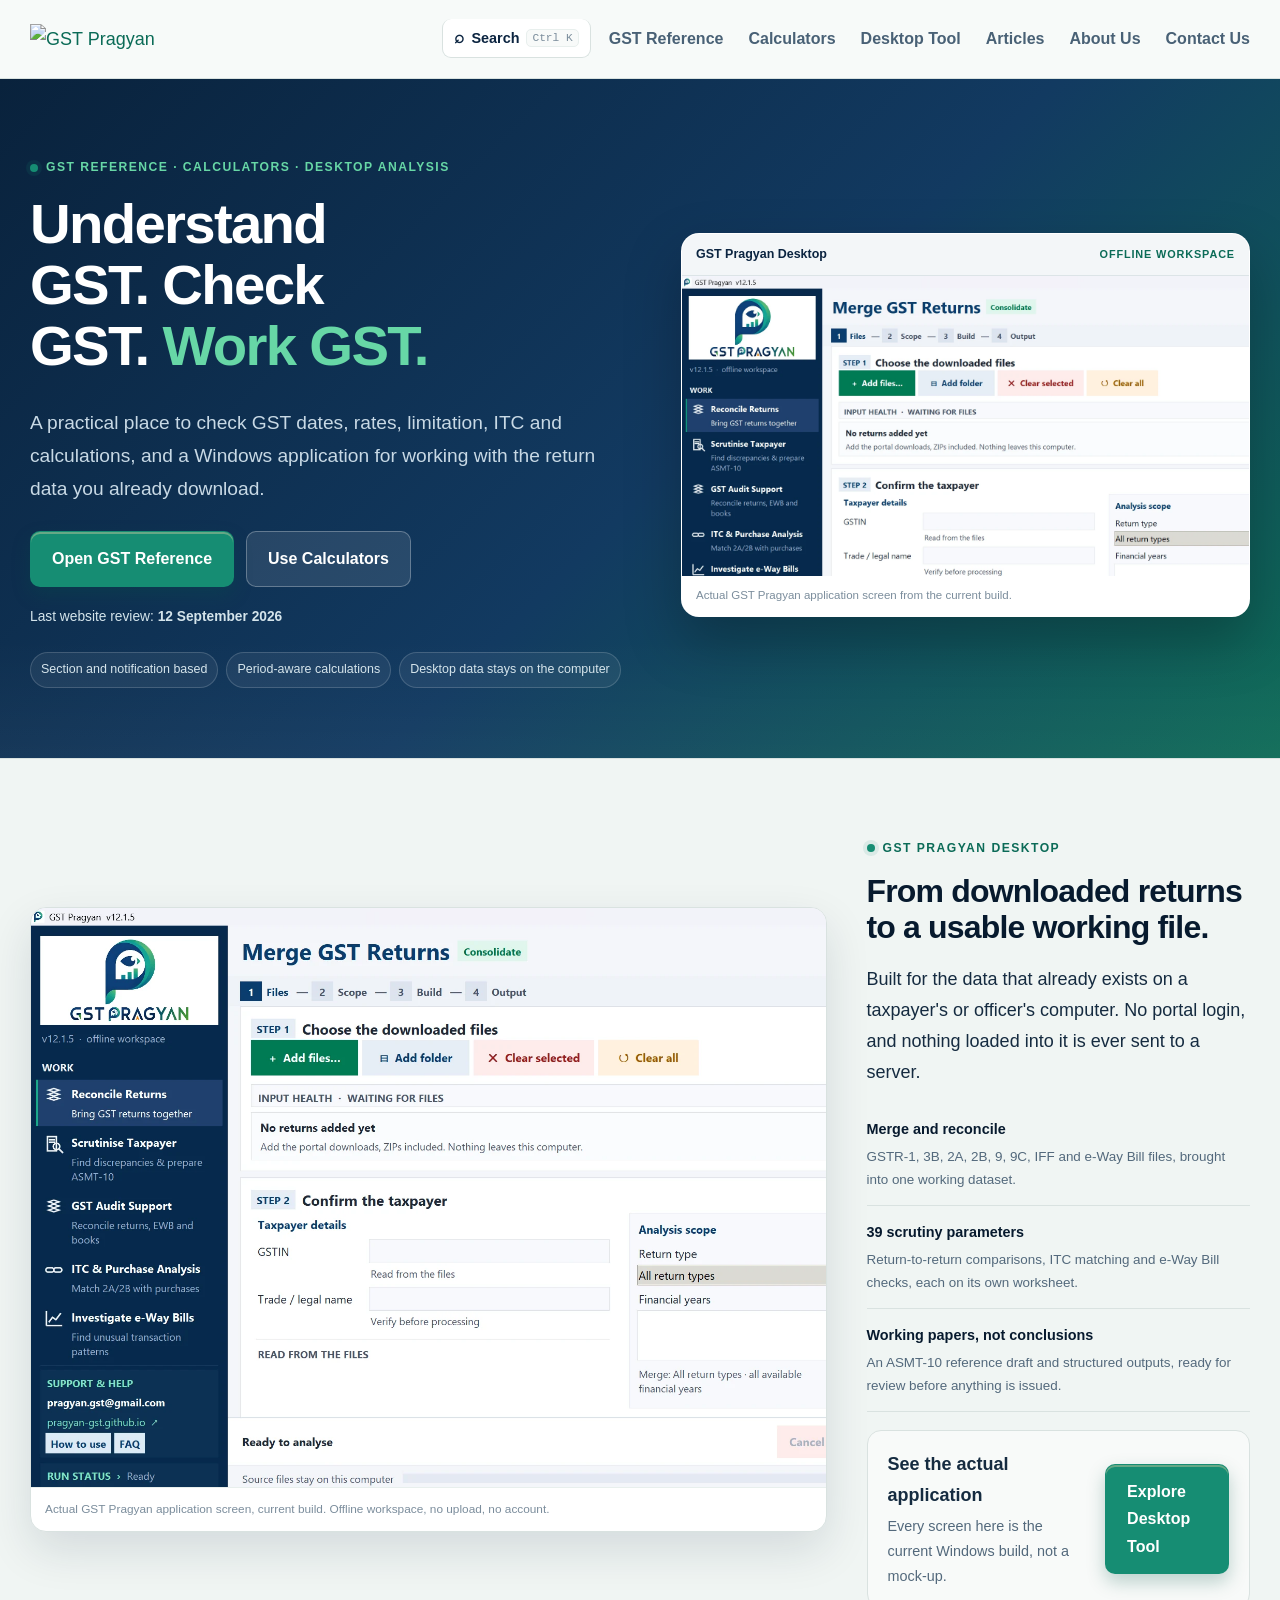
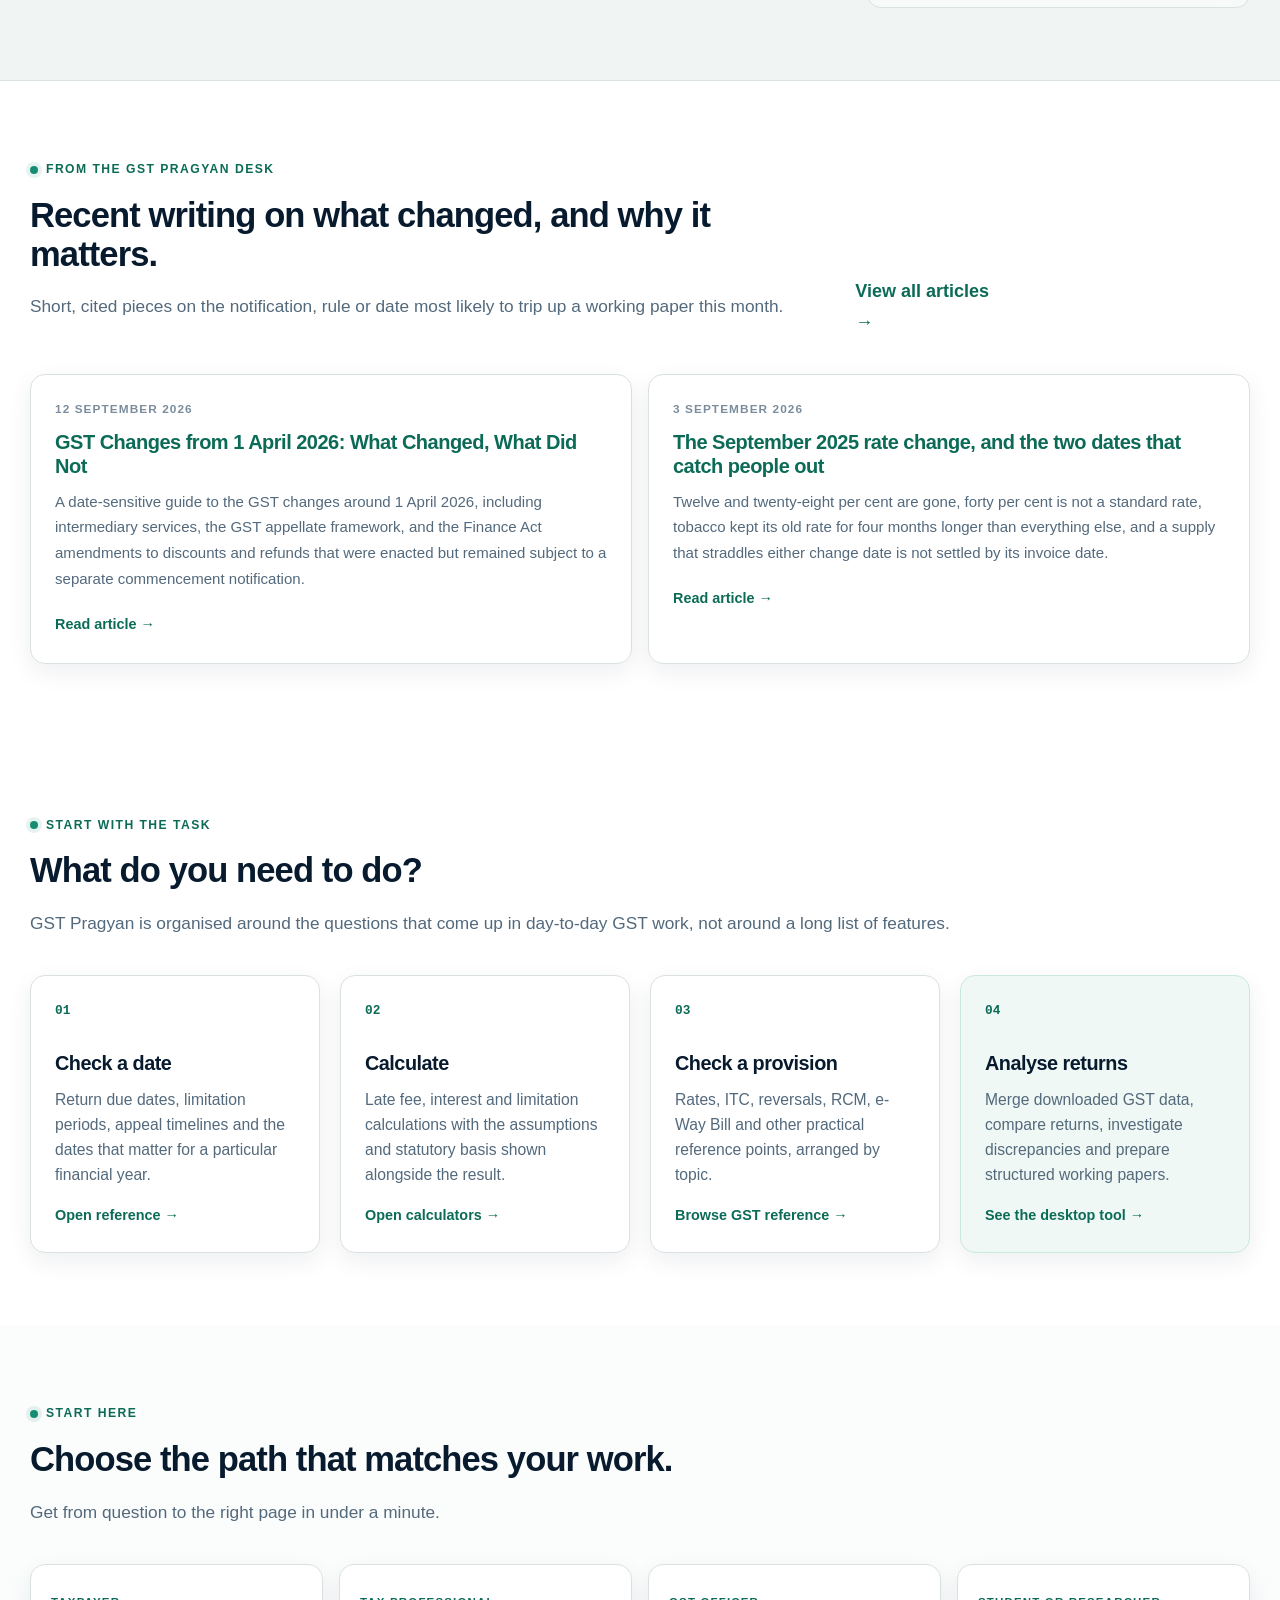
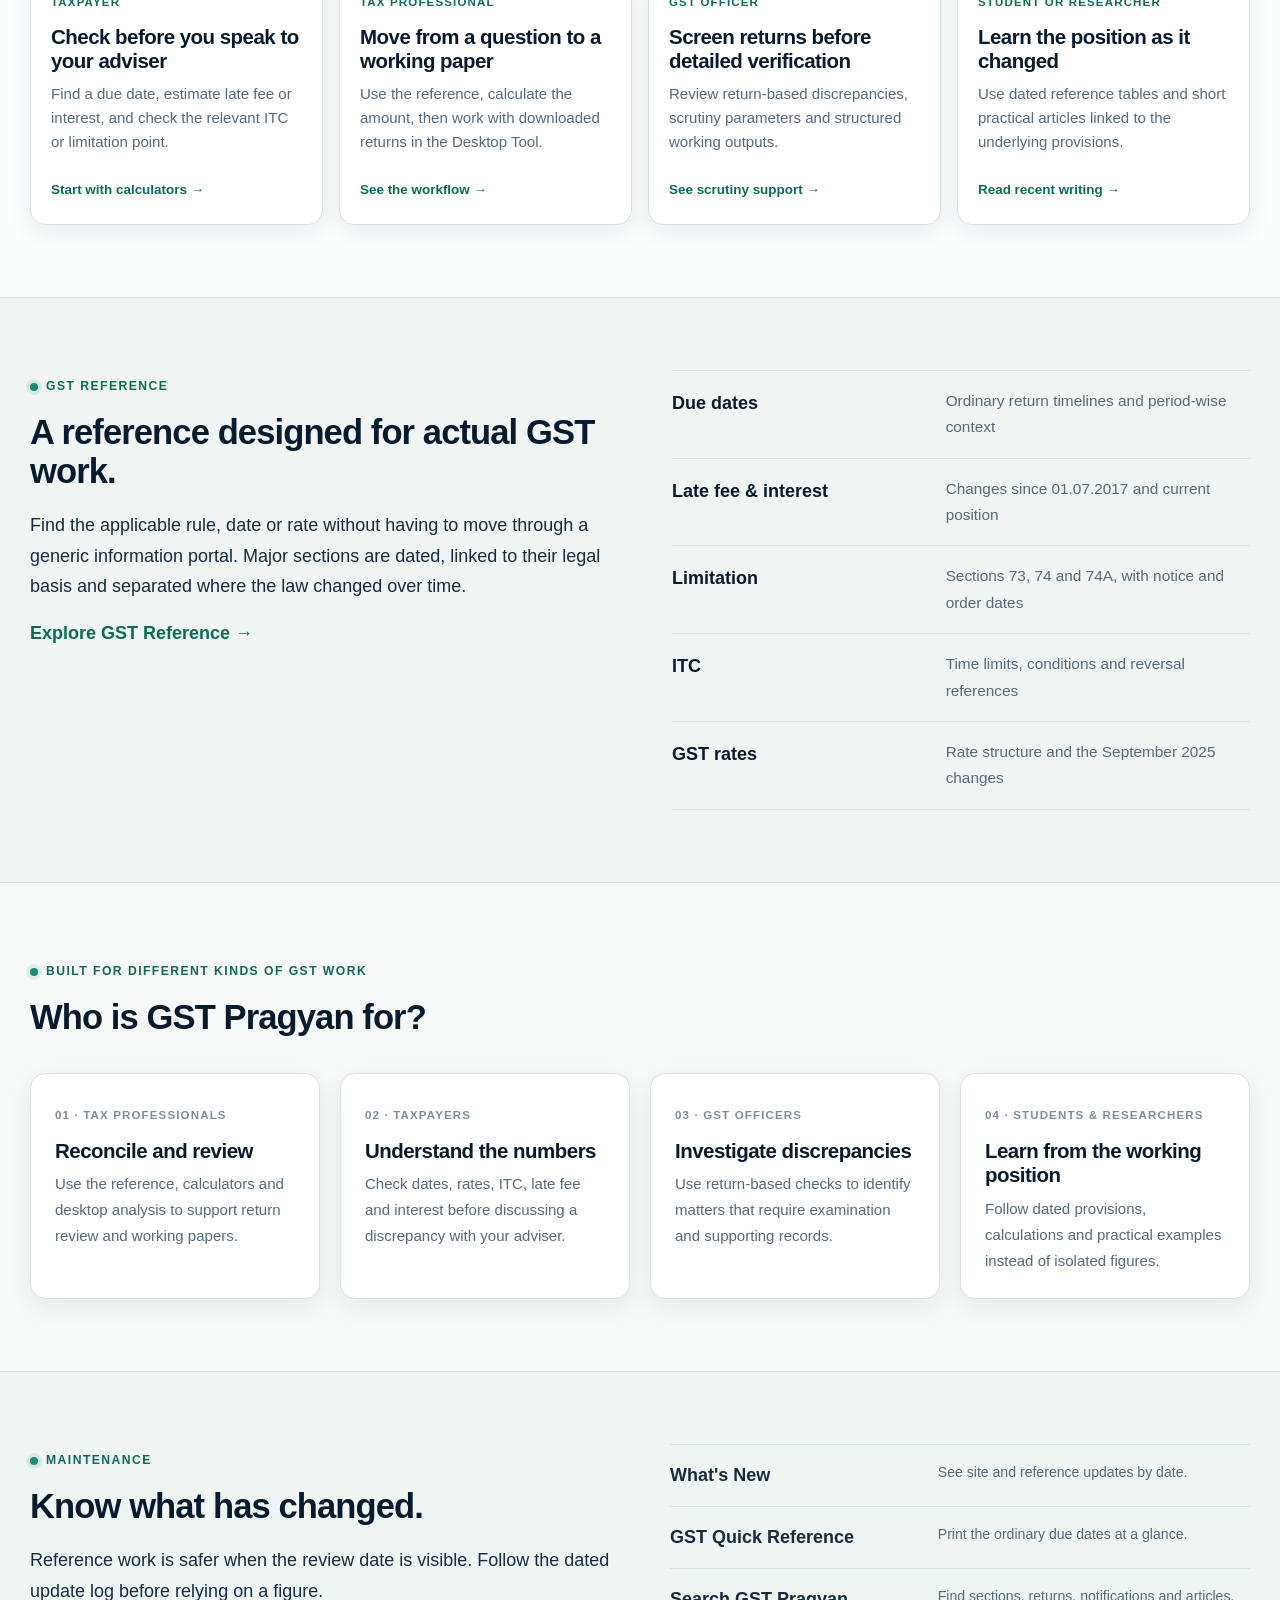
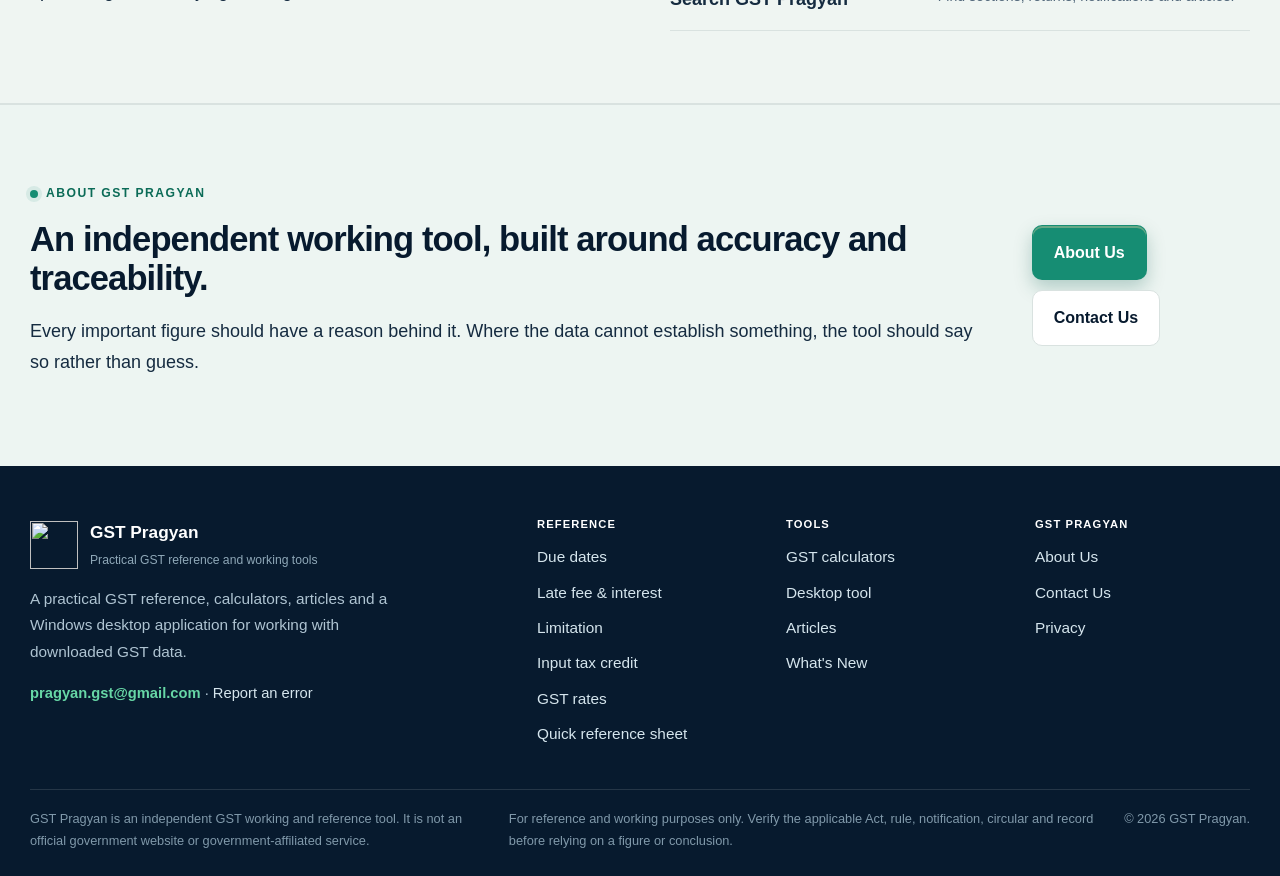
==== commit 97e3d80b: "Add files via upload" ====
--- a/index.html
+++ b/index.html
@@ -42,6 +42,36 @@
   </div>
 </section>
 
+<section class="app-showcase" id="tool">
+  <div class="wrap">
+    <div class="app-showcase-grid">
+      <div class="app-shot-wrap">
+        <img src="assets/gst-pragyan-app.webp" alt="GST Pragyan desktop application showing the Merge GST Returns workspace" class="app-shot">
+        <div class="shot-caption">Actual GST Pragyan application screen, current build. Offline workspace, no upload, no account.</div>
+      </div>
+      <div class="app-showcase-copy">
+        <span class="eyebrow dark">GST Pragyan Desktop</span>
+        <h2>From downloaded returns to a usable working file.</h2>
+        <p>Built for the data that already exists on a taxpayer's or officer's computer. No portal login, and nothing loaded into it is ever sent to a server.</p>
+        <div class="mini-feature"><b>Merge and reconcile</b><span>GSTR-1, 3B, 2A, 2B, 9, 9C, IFF and e-Way Bill files, brought into one working dataset.</span></div>
+        <div class="mini-feature"><b>39 scrutiny parameters</b><span>Return-to-return comparisons, ITC matching and e-Way Bill checks, each on its own worksheet.</span></div>
+        <div class="mini-feature"><b>Working papers, not conclusions</b><span>An ASMT-10 reference draft and structured outputs, ready for review before anything is issued.</span></div>
+        <div class="app-callout">
+          <div><strong>See the actual application</strong><span>Every screen here is the current Windows build, not a mock-up.</span></div>
+          <a class="btn btn-primary" href="app.html">Explore Desktop Tool</a>
+        </div>
+      </div>
+    </div>
+  </div>
+</section>
+
+<section class="writing-section" id="articles">
+  <div class="wrap">
+    <div class="section-head row-head"><div><span class="eyebrow dark">From the GST Pragyan desk</span><h2>Recent writing on what changed, and why it matters.</h2><p>Short, cited pieces on the notification, rule or date most likely to trip up a working paper this month.</p></div><a class="text-link" href="articles.html">View all articles →</a></div>
+    <div class="latest" id="latest-articles"></div>
+  </div>
+</section>
+
 <section class="task-section" id="who">
   <div class="wrap">
     <div class="section-head">
@@ -76,27 +106,6 @@
   </div>
 </section>
 
-<section class="app-section" id="tool">
-  <div class="wrap">
-    <div class="section-head">
-      <span class="eyebrow dark">GST Pragyan Desktop</span>
-      <h2>From downloaded returns to a usable working file.</h2>
-      <p>The desktop application is built for the data that already exists on a taxpayer's or officer's computer. It does not need a portal login and does not send the loaded files to a server.</p>
-    </div>
-    <div class="workflow">
-      <div><b>01</b><strong>Import</strong><span>GSTR-1, 3B, 2A, 2B, 9, 9C, IFF and e-Way Bill files.</span></div>
-      <div><b>02</b><strong>Merge</strong><span>Bring periods and return types into a consistent working dataset.</span></div>
-      <div><b>03</b><strong>Analyse</strong><span>Run scrutiny parameters and return-to-return comparisons.</span></div>
-      <div><b>04</b><strong>Reconcile</strong><span>Match purchases and examine ITC and e-Way Bill patterns.</span></div>
-      <div><b>05</b><strong>Report</strong><span>Prepare working papers and an ASMT-10 reference draft for review.</span></div>
-    </div>
-    <div class="app-callout">
-      <div><strong>See the actual application</strong><span>The screenshot above is from the current Windows build, not a mock-up.</span></div>
-      <a class="btn btn-outline" href="app.html">Explore Desktop Tool</a>
-    </div>
-  </div>
-</section>
-
 <section class="audience-section">
   <div class="wrap">
     <div class="section-head">
@@ -112,12 +121,6 @@
   </div>
 </section>
 
-<section class="writing-section" id="articles">
-  <div class="wrap">
-    <div class="section-head row-head"><div><span class="eyebrow dark">Recent writing</span><h2>What changed, and why it matters.</h2></div><a class="text-link" href="articles.html">View all articles →</a></div>
-    <div class="latest" id="latest-articles"></div>
-  </div>
-</section>
 <section class="whatsnew-band"><div class="wrap whatsnew-grid"><div><span class="eyebrow dark">Maintenance</span><h2>Know what has changed.</h2><p>Reference work is safer when the review date is visible. Follow the dated update log before relying on a figure.</p></div><div class="whatsnew-links"><a href="whats-new.html"><strong>What's New</strong><span>See site and reference updates by date.</span></a><a href="quick-reference.html"><strong>GST Quick Reference</strong><span>Print the ordinary due dates at a glance.</span></a><a href="search.html"><strong>Search GST Pragyan</strong><span>Find sections, returns, notifications and articles.</span></a></div></div></section>
 <section class="about-strip" id="download">
   <div class="wrap about-strip-inner">
--- a/style.css
+++ b/style.css
@@ -2,7 +2,7 @@
 :root{
   --navy:#0B2440; --navy-deep:#071A2E; --navy-soft:#1C527D;
   --teal:#168D73; --teal-deep:#0B6B57; --green:#67D7A6;
-  --orange:#D9822B; --orange-soft:#FFF3E5; --rose:#B44C5A; --rose-soft:#FBECEF;
+  --rose:#B44C5A; --rose-soft:#FBECEF;
   --ink:#152B40; --ink-soft:#53697C; --ink-faint:#7B8D9C;
   --paper:#FFFFFF; --bg:#F4F7F6; --line:#D9E2E0; --line-soft:#E8EFED;
   --shadow:0 8px 24px rgba(9,35,54,.07); --shadow-lg:0 18px 46px rgba(9,35,54,.12);
@@ -23,24 +23,24 @@
 /* Header */
 header.site{position:sticky;top:0;z-index:80;background:rgba(247,250,249,.96);backdrop-filter:blur(14px);border-bottom:1px solid var(--line)}
 .nav{min-height:72px;display:flex;align-items:center;gap:28px}.brand{display:flex;align-items:center;gap:10px}.brand:hover{text-decoration:none}.brand .wm{width:auto;height:30px;display:block}
-.desktop-nav{margin-left:auto;display:flex;align-items:center;gap:24px}.desktop-nav a{font-weight:600;font-size:.92rem;color:#496176;padding:25px 0;position:relative}.desktop-nav a:hover,.desktop-nav a[aria-current=page]{color:var(--navy-deep);text-decoration:none}.desktop-nav a[aria-current=page]::after{content:"";position:absolute;left:0;right:0;bottom:17px;height:2px;background:linear-gradient(90deg,var(--orange) 0 35%,var(--teal) 35% 100%);border-radius:2px}
+.desktop-nav{margin-left:auto;display:flex;align-items:center;gap:24px}.desktop-nav a{font-weight:600;font-size:.92rem;color:#496176;padding:25px 0;position:relative}.desktop-nav a:hover,.desktop-nav a[aria-current=page]{color:var(--navy-deep);text-decoration:none}.desktop-nav a[aria-current=page]::after{content:"";position:absolute;left:0;right:0;bottom:17px;height:2px;background:var(--teal);border-radius:2px}
 .mobile-nav{display:none;margin-left:auto;position:relative}.mobile-nav summary{list-style:none;cursor:pointer;border:1px solid var(--line);border-radius:10px;padding:8px 12px;font-weight:700;color:var(--navy);background:#fff}.mobile-nav summary::-webkit-details-marker{display:none}.mobile-nav nav{position:absolute;right:0;top:48px;width:230px;background:#fff;border:1px solid var(--line);box-shadow:var(--shadow-lg);border-radius:12px;padding:8px}.mobile-nav nav a{display:block;padding:10px 12px;color:var(--ink);font-weight:600;border-radius:8px}.mobile-nav nav a:hover{background:#F1F6F4;text-decoration:none}
 
 /* Hero */
-.hero{color:#fff;background:linear-gradient(135deg,#09223C 0%,#123A61 56%,#0E6B57 100%);padding:74px 0 82px;overflow:hidden}.hero h1{color:#fff}.hero .lede{color:#C8D9E5}.hero.slim{padding:58px 0 62px}.hero.slim h1{max-width:24ch}.eyebrow{display:inline-flex;align-items:center;gap:8px;font-size:.7rem;letter-spacing:.13em;text-transform:uppercase;font-weight:800;color:var(--green);margin-bottom:16px}.eyebrow::before{content:"";width:28px;height:3px;background:var(--orange);border-radius:4px;box-shadow:8px 0 0 rgba(217,130,43,.22)}.eyebrow.dark{color:var(--teal-deep)}
-.hero-home{padding:72px 0 70px}.hero-grid{display:grid;grid-template-columns:minmax(0,1fr) minmax(420px,.95fr);gap:52px;align-items:center}.hero-home h1{max-width:13ch}.hero-home h1 em{font-style:normal;color:var(--green)}.cta-row{display:flex;gap:12px;flex-wrap:wrap;margin-top:26px}.btn{display:inline-flex;align-items:center;justify-content:center;gap:8px;border:1px solid transparent;border-radius:10px;padding:12px 20px;font-weight:700;font-size:.92rem;transition:.16s ease;cursor:pointer}.btn:hover{text-decoration:none;transform:translateY(-1px)}.btn-primary{background:var(--teal);color:#fff;box-shadow:0 8px 18px rgba(4,88,70,.25)}.btn-primary:hover{background:#117A63}.btn-glass{background:rgba(255,255,255,.1);border-color:rgba(255,255,255,.28);color:#fff}.btn-outline{background:#fff;color:var(--navy-deep);border-color:var(--line)}.btn-outline:hover{border-color:var(--orange);color:var(--teal-deep)}
+.hero{color:#fff;background:linear-gradient(135deg,#09223C 0%,#123A61 56%,#0E6B57 100%);padding:74px 0 82px;overflow:hidden}.hero h1{color:#fff}.hero .lede{color:#C8D9E5}.hero.slim{padding:58px 0 62px}.hero.slim h1{max-width:24ch}.eyebrow{display:inline-flex;align-items:center;gap:8px;font-size:.7rem;letter-spacing:.13em;text-transform:uppercase;font-weight:800;color:var(--green);margin-bottom:16px}.eyebrow::before{content:"";width:28px;height:3px;background:var(--teal);border-radius:50%;box-shadow:0 0 0 4px rgba(22,141,115,.12)}.eyebrow.dark{color:var(--teal-deep)}
+.hero-home{padding:72px 0 70px}.hero-grid{display:grid;grid-template-columns:minmax(0,1fr) minmax(420px,.95fr);gap:52px;align-items:center}.hero-home h1{max-width:13ch}.hero-home h1 em{font-style:normal;color:var(--green)}.cta-row{display:flex;gap:12px;flex-wrap:wrap;margin-top:26px}.btn{display:inline-flex;align-items:center;justify-content:center;gap:8px;border:1px solid transparent;border-radius:10px;padding:12px 20px;font-weight:700;font-size:.92rem;transition:.16s ease;cursor:pointer}.btn:hover{text-decoration:none;transform:translateY(-1px)}.btn-primary{background:var(--teal);color:#fff;box-shadow:0 8px 18px rgba(4,88,70,.25)}.btn-primary:hover{background:#117A63}.btn-glass{background:rgba(255,255,255,.1);border-color:rgba(255,255,255,.28);color:#fff}.btn-outline{background:#fff;color:var(--navy-deep);border-color:var(--line)}.btn-outline:hover{border-color:var(--teal);color:var(--teal-deep)}
 .hero-points{display:flex;gap:8px;flex-wrap:wrap;margin-top:24px}.hero-points span{font-size:.78rem;color:#D6E5EC;padding:6px 10px;border:1px solid rgba(255,255,255,.16);border-radius:999px;background:rgba(255,255,255,.06)}
 .hero-preview{background:#fff;border:1px solid rgba(255,255,255,.2);border-radius:18px;overflow:hidden;box-shadow:0 24px 55px rgba(0,0,0,.25);transform:translateY(6px)}.preview-bar{height:42px;background:#F3F6F8;color:var(--navy);display:flex;align-items:center;justify-content:space-between;padding:0 14px;font-size:.78rem;font-weight:700;border-bottom:1px solid #DCE4E7}.preview-status{color:var(--teal-deep);font-size:.68rem;text-transform:uppercase;letter-spacing:.08em}.hero-preview img{display:block;width:100%;height:300px;object-fit:cover;object-position:top center}.preview-caption{padding:10px 14px;background:#fff;color:var(--ink-faint);font-size:.72rem}
 
 /* Sections */
-section{padding:72px 0}.task-section{background:#fff}.section-head{max-width:720px;margin-bottom:30px}.section-head p{color:var(--ink-soft);font-size:1rem}.task-grid{display:grid;grid-template-columns:repeat(4,1fr);gap:16px}.task-card{display:flex;flex-direction:column;min-height:250px;background:#fff;border:1px solid var(--line);border-radius:15px;padding:22px;box-shadow:var(--shadow);transition:.16s ease}.task-card:hover{text-decoration:none;transform:translateY(-3px);box-shadow:var(--shadow-lg);border-color:#BFD8D0}.task-card.task-accent{background:#EFF8F4;border-color:#CBE8DE}.task-no{font-family:var(--mono);font-size:.72rem;font-weight:700;color:var(--orange);margin-bottom:30px}.task-card h3{font-size:1.18rem}.task-card p{color:var(--ink-soft);font-size:.91rem}.task-link{margin-top:auto;font-weight:800;font-size:.83rem;color:var(--teal-deep)}
+section{padding:72px 0}.task-section{background:#fff}.section-head{max-width:720px;margin-bottom:30px}.section-head p{color:var(--ink-soft);font-size:1rem}.task-grid{display:grid;grid-template-columns:repeat(4,1fr);gap:16px}.task-card{display:flex;flex-direction:column;min-height:250px;background:#fff;border:1px solid var(--line);border-radius:15px;padding:22px;box-shadow:var(--shadow);transition:.16s ease}.task-card:hover{text-decoration:none;transform:translateY(-3px);box-shadow:var(--shadow-lg);border-color:#BFD8D0}.task-card.task-accent{background:#EFF8F4;border-color:#CBE8DE}.task-no{font-family:var(--mono);font-size:.72rem;font-weight:700;color:var(--teal-deep);margin-bottom:30px}.task-card h3{font-size:1.18rem}.task-card p{color:var(--ink-soft);font-size:.91rem}.task-link{margin-top:auto;font-weight:800;font-size:.83rem;color:var(--teal-deep)}
 .reference-band{background:#F0F5F3;border-block:1px solid var(--line)}.split-intro{display:grid;grid-template-columns:1fr 1fr;gap:64px;align-items:start}.reference-list{border-top:1px solid var(--line)}.reference-list a{display:grid;grid-template-columns:1fr 1.2fr;gap:20px;padding:17px 0;border-bottom:1px solid var(--line);color:var(--ink)}.reference-list a:hover{text-decoration:none}.reference-list strong{color:var(--navy-deep)}.reference-list span{color:var(--ink-soft);font-size:.9rem}.text-link{font-weight:800;color:var(--teal-deep)}
-.app-section{background:#fff}.workflow{display:grid;grid-template-columns:repeat(5,1fr);gap:0;border:1px solid var(--line);border-radius:15px;overflow:hidden;background:#fff;box-shadow:var(--shadow)}.workflow>div{padding:20px;border-right:1px solid var(--line);min-height:160px}.workflow>div:last-child{border-right:0}.workflow b{display:block;font-family:var(--mono);font-size:.72rem;color:var(--orange);margin-bottom:22px}.workflow strong{display:block;font-size:1rem;color:var(--navy-deep);margin-bottom:8px}.workflow span{display:block;color:var(--ink-soft);font-size:.85rem}.app-callout{margin-top:18px;padding:18px 20px;border:1px solid var(--line);border-radius:14px;background:#F8FAF9;display:flex;align-items:center;justify-content:space-between;gap:20px}.app-callout strong,.app-callout span{display:block}.app-callout span{font-size:.84rem;color:var(--ink-soft);margin-top:3px}
+.app-section{background:#fff}.workflow{display:grid;grid-template-columns:repeat(5,1fr);gap:0;border:1px solid var(--line);border-radius:15px;overflow:hidden;background:#fff;box-shadow:var(--shadow)}.workflow>div{padding:20px;border-right:1px solid var(--line);min-height:160px}.workflow>div:last-child{border-right:0}.workflow b{display:block;font-family:var(--mono);font-size:.72rem;color:var(--teal-deep);margin-bottom:22px}.workflow strong{display:block;font-size:1rem;color:var(--navy-deep);margin-bottom:8px}.workflow span{display:block;color:var(--ink-soft);font-size:.85rem}.app-callout{margin-top:18px;padding:18px 20px;border:1px solid var(--line);border-radius:14px;background:#F8FAF9;display:flex;align-items:center;justify-content:space-between;gap:20px}.app-callout strong,.app-callout span{display:block}.app-callout span{font-size:.84rem;color:var(--ink-soft);margin-top:3px}
 .audience-section{background:#F7F9F8}.audience{display:grid;grid-template-columns:repeat(4,1fr);gap:16px}.aud{background:#fff;border:1px solid var(--line);border-radius:15px;padding:22px;box-shadow:var(--shadow)}.aud .tag{font-size:.68rem;letter-spacing:.1em;text-transform:uppercase;font-weight:800;color:var(--ink-faint)}.aud h3{margin:10px 0 8px}.aud p{font-size:.88rem;color:var(--ink-soft);margin:0}.writing-section{background:#fff}.row-head{display:flex;justify-content:space-between;align-items:end;gap:20px}.latest{display:grid;grid-template-columns:repeat(auto-fit,minmax(260px,1fr));gap:16px}.card{background:#fff;border:1px solid var(--line);border-radius:15px;padding:22px;box-shadow:var(--shadow)}.art-meta,.updated{font-size:.7rem;font-weight:800;letter-spacing:.09em;text-transform:uppercase;color:var(--ink-faint)}.art h3{font-size:1.2rem;margin-top:10px}.art p{color:var(--ink-soft);font-size:.9rem}.empty-state{padding:26px;border:1px dashed var(--line);border-radius:14px;color:var(--ink-soft)}
 .about-strip{background:#EDF5F2;border-top:1px solid var(--line)}.about-strip-inner{display:flex;justify-content:space-between;align-items:center;gap:40px}.about-strip-inner>div:first-child{max-width:720px}.strip-actions{display:flex;gap:10px;flex-wrap:wrap}
 
 /* Reference */
-.jump{display:flex;gap:7px;flex-wrap:wrap;margin-top:24px}.jump a{font-size:.76rem;font-weight:700;padding:7px 11px;border-radius:999px;background:rgba(255,255,255,.08);border:1px solid rgba(255,255,255,.18);color:#E4F0F5}.jump a:hover{text-decoration:none;background:rgba(255,255,255,.14)}.reference-layout{display:grid;grid-template-columns:220px minmax(0,1fr);gap:34px;align-items:start}.reference-nav{position:sticky;top:92px;border:1px solid var(--line);border-radius:14px;background:#fff;padding:12px;box-shadow:var(--shadow);max-height:calc(100vh - 112px);overflow:auto}.reference-nav-title{font-size:.68rem;letter-spacing:.1em;text-transform:uppercase;font-weight:800;color:var(--ink-faint);padding:7px 9px 9px}.reference-nav a{display:block;padding:8px 9px;border-radius:8px;color:var(--ink-soft);font-size:.82rem;font-weight:600}.reference-nav a:hover{background:#F0F6F3;color:var(--teal-deep);text-decoration:none}.reference-nav .reference-nav-tool{margin-top:8px;background:var(--navy);color:#fff}.reference-content{min-width:0;max-width:900px}.reference-content h2{font-size:1.8rem;padding-top:10px;margin-top:38px}.reference-content h3{font-size:1.05rem;margin-top:25px}.reference-content p,.reference-content li{font-size:1rem}.reference-calculator-gateway{display:flex;align-items:center;justify-content:space-between;gap:25px;background:#EEF8F4;border:1px solid #CDE8DD;border-radius:15px;padding:22px;margin-bottom:32px}.reference-calculator-gateway h2{font-size:1.45rem;margin:4px 0 7px}.reference-calculator-gateway p{margin:0;color:var(--ink-soft);max-width:70ch}.note{border-left:3px solid var(--orange);background:var(--orange-soft);padding:16px 20px;border-radius:0 12px 12px 0;margin:22px 0;font-size:.91rem}.note.info{border-left-color:var(--navy-soft);background:#EEF4F9}.note.warn{border-left-color:var(--rose);background:var(--rose-soft)}.note.good{border-left-color:var(--teal);background:#E9F8F2}.note p:last-child{margin-bottom:0}.note strong{color:var(--navy-deep)}
+.jump{display:flex;gap:7px;flex-wrap:wrap;margin-top:24px}.jump a{font-size:.76rem;font-weight:700;padding:7px 11px;border-radius:999px;background:rgba(255,255,255,.08);border:1px solid rgba(255,255,255,.18);color:#E4F0F5}.jump a:hover{text-decoration:none;background:rgba(255,255,255,.14)}.reference-layout{display:grid;grid-template-columns:220px minmax(0,1fr);gap:34px;align-items:start}.reference-nav{position:sticky;top:92px;border:1px solid var(--line);border-radius:14px;background:#fff;padding:12px;box-shadow:var(--shadow);max-height:calc(100vh - 112px);overflow:auto}.reference-nav-title{font-size:.68rem;letter-spacing:.1em;text-transform:uppercase;font-weight:800;color:var(--ink-faint);padding:7px 9px 9px}.reference-nav a{display:block;padding:8px 9px;border-radius:8px;color:var(--ink-soft);font-size:.82rem;font-weight:600}.reference-nav a:hover{background:#F0F6F3;color:var(--teal-deep);text-decoration:none}.reference-nav .reference-nav-tool{margin-top:8px;background:var(--navy);color:#fff}.reference-content{min-width:0;max-width:900px}.reference-content h2{font-size:1.8rem;padding-top:10px;margin-top:38px}.reference-content h3{font-size:1.05rem;margin-top:25px}.reference-content p,.reference-content li{font-size:1rem}.reference-calculator-gateway{display:flex;align-items:center;justify-content:space-between;gap:25px;background:#EEF8F4;border:1px solid #CDE8DD;border-radius:15px;padding:22px;margin-bottom:32px}.reference-calculator-gateway h2{font-size:1.45rem;margin:4px 0 7px}.reference-calculator-gateway p{margin:0;color:var(--ink-soft);max-width:70ch}.note{border-left:3px solid var(--teal);background:#EAF7F3;padding:16px 20px;border-radius:0 12px 12px 0;margin:22px 0;font-size:.91rem}.note.info{border-left-color:var(--navy-soft);background:#EEF4F9}.note.warn{border-left-color:var(--rose);background:var(--rose-soft)}.note.good{border-left-color:var(--teal);background:#E9F8F2}.note p:last-child{margin-bottom:0}.note strong{color:var(--navy-deep)}
 .table-scroll{overflow:auto;border:1px solid var(--line);border-radius:13px;background:#fff;box-shadow:var(--shadow);margin:20px 0}table{border-collapse:collapse;width:100%;font-size:.9rem;min-width:620px}caption{text-align:left;padding:16px 18px 5px;font-weight:800;color:var(--navy-deep);font-size:.9rem}th,td{padding:10px 14px;text-align:left;border-bottom:1px solid var(--line-soft);vertical-align:top}thead th{background:var(--navy);color:#fff;font-size:.68rem;letter-spacing:.07em;text-transform:uppercase}tbody tr:nth-child(even){background:#FAFCFC}tbody tr:hover{background:#F1F7F5}td.num,th.num{text-align:right;font-variant-numeric:tabular-nums}.limitation-table td,.limitation-table th{font-size:.82rem}.tick{color:var(--teal);font-weight:800}.cross{color:var(--rose);font-weight:800}.small{font-size:.82rem;color:var(--ink-soft)}
 
 /* Calculators */
@@ -60,7 +60,7 @@
 @media(max-width:760px){body{font-size:15px}.wrap{padding:0 18px}.nav{min-height:64px}.desktop-nav{display:none}.mobile-nav{display:block}.brand .wm{height:27px}.hero{padding:54px 0 58px}.hero-home{padding:54px 0 58px}.hero-home h1{font-size:2.45rem}.hero-preview img{height:auto}.task-grid,.audience,.split-intro,.app-showcase-grid{grid-template-columns:1fr}.reference-layout{grid-template-columns:1fr}.reference-nav{position:relative;top:auto;max-height:none}.reference-content{max-width:none}.reference-calculator-gateway{align-items:flex-start;flex-direction:column}.calc,.calc-out{grid-template-columns:1fr}.workflow{grid-template-columns:1fr}.workflow>div{border-right:0!important}.app-callout,.about-strip-inner,.row-head{align-items:flex-start;flex-direction:column}.footer-top,.footer-bottom{grid-template-columns:1fr}.footer-top{gap:24px}.footer-bottom{gap:10px}.reference-list a{grid-template-columns:1fr;gap:3px}.jump{display:none}section{padding:54px 0}.prose{max-width:none}.table-scroll{border-radius:10px}.calc-shell{padding:20px}.btn{width:auto}.footer-mark img{width:44px;height:44px}}
 @media print{header.site,footer.site,.btn,.mobile-nav{display:none!important}body{background:#fff}.hero{color:#000;background:#fff}.hero h1{color:#000}}
 
-.nav-tools{margin-left:auto;display:flex;align-items:center;gap:18px}.search-trigger{display:inline-flex;align-items:center;gap:7px;border:1px solid var(--line);border-top:2px solid rgba(217,130,43,.55);background:#fff;color:var(--navy);border-radius:9px;padding:7px 9px;font:600 .78rem var(--sans);cursor:pointer}.search-trigger kbd{font:500 .66rem var(--mono);color:var(--ink-faint);border:1px solid var(--line-soft);padding:2px 5px;border-radius:5px;background:#F8FAF9}.search-icon{font-size:1.05rem}.sr-only{position:absolute;width:1px;height:1px;padding:0;margin:-1px;overflow:hidden;clip:rect(0,0,0,0);white-space:nowrap;border:0}.review-line{margin-top:18px;font-size:.78rem;color:#D4E4EB}.darkline{color:var(--ink-soft)}.reference-meta-band{background:#0E6B57;color:#E5F7EF;padding:11px 0}.reference-meta-band .wrap{display:flex;justify-content:space-between;gap:25px;font-size:.78rem}.table-tools{display:flex;justify-content:space-between;gap:12px;align-items:end;margin-top:18px}.table-tools label{display:flex;flex-direction:column;gap:5px;flex:1;max-width:480px}.table-tools label span{font-size:.68rem;letter-spacing:.08em;text-transform:uppercase;font-weight:800;color:var(--ink-faint)}.table-tools input{width:100%;border:1px solid var(--line);border-radius:8px;padding:9px 10px;background:#fff;font:500 .84rem var(--sans)}.btn-mini{padding:8px 11px;font-size:.75rem;border-radius:8px}.btn-light{background:#F7F9F8;border-color:#D7E0DE;color:var(--navy)}.quickstart-section{background:#FBFCFC}.quickstart-grid{display:grid;grid-template-columns:repeat(4,1fr);gap:16px}.quickstart-card{display:block;background:#fff;border:1px solid var(--line);border-radius:15px;padding:20px;box-shadow:var(--shadow);color:var(--ink);transition:.16s ease}.quickstart-card:hover{text-decoration:none;transform:translateY(-2px);box-shadow:var(--shadow-lg)}.quickstart-card span{font-size:.68rem;letter-spacing:.1em;text-transform:uppercase;font-weight:800;color:var(--teal-deep)}.quickstart-card h3{margin:9px 0 8px}.quickstart-card p{font-size:.88rem;color:var(--ink-soft);min-height:75px}.quickstart-card b{font-size:.8rem;color:var(--teal-deep)}.whatsnew-band{background:#EFF5F2;border-block:1px solid var(--line)}.whatsnew-grid{display:grid;grid-template-columns:1fr 1fr;gap:60px}.whatsnew-links{border-top:1px solid var(--line)}.whatsnew-links a{display:grid;grid-template-columns:1fr 1.25fr;gap:18px;padding:15px 0;border-bottom:1px solid var(--line);color:var(--ink)}.whatsnew-links a:hover{text-decoration:none}.whatsnew-links span{font-size:.88rem;color:var(--ink-soft)}.article-toolbar{display:flex;justify-content:space-between;gap:20px;align-items:center;margin-bottom:20px}.article-toolbar span{display:block;color:var(--ink-soft);font-size:.88rem}.article-filters{display:flex;gap:7px;flex-wrap:wrap;margin-bottom:18px}.filter-chip,.chip{border:1px solid var(--line);background:#fff;color:var(--ink-soft);border-radius:999px;padding:6px 10px;font-size:.72rem;font-weight:700}.filter-chip{cursor:pointer}.filter-chip.is-active{background:#E9F7F1;color:var(--teal-deep);border-color:#C3E4D8}.chip{display:inline-block;margin-left:5px;padding:3px 7px;background:#F2F7F5;color:var(--teal-deep)}.static-fallback-note{font-size:.76rem;color:var(--ink-faint);margin-top:15px}.update-item{padding-bottom:28px;margin-bottom:28px;border-bottom:1px solid var(--line)}.update-item h2{margin-top:7px}.quick-links{display:grid;grid-template-columns:repeat(3,1fr);gap:14px;margin-top:20px}.quick-links a{color:var(--ink)}.quick-links a span{display:block;color:var(--ink-soft);font-size:.86rem;margin-top:4px}.search-overlay{position:fixed;inset:0;z-index:200}.search-backdrop{position:absolute;inset:0;background:rgba(7,26,46,.56);backdrop-filter:blur(4px)}.search-dialog{position:relative;width:min(860px,calc(100% - 34px));margin:8vh auto 0;background:#fff;border:1px solid var(--line);border-radius:18px;box-shadow:0 30px 80px rgba(0,0,0,.26);padding:24px;max-height:78vh;overflow:auto}.search-head{display:flex;justify-content:space-between;gap:20px;align-items:start}.icon-close{border:1px solid var(--line);background:#fff;border-radius:8px;font-size:1.3rem;width:34px;height:34px;cursor:pointer}.search-input-wrap{display:flex;align-items:center;border:1px solid var(--line);border-radius:10px;margin-top:18px;background:#FBFCFC}.search-input-wrap input{flex:1;border:0;background:transparent;padding:14px;font-size:1rem;outline:0}.search-input-wrap span:last-child{font:500 .68rem var(--mono);color:var(--ink-faint);padding-right:12px}.search-status{font-size:.78rem;color:var(--ink-faint);margin:11px 0}.search-results{display:grid;gap:8px}.search-result{display:block;border:1px solid var(--line);border-radius:11px;padding:12px 14px;color:var(--ink);background:#fff}.search-result:hover{background:#F4F8F6;text-decoration:none}.search-result strong,.search-result span{display:block}.search-result strong{margin:2px 0 3px;color:var(--navy-deep)}.search-result span:last-child{font-size:.78rem;color:var(--ink-soft)}.search-kind{font-size:.65rem;letter-spacing:.08em;text-transform:uppercase;font-weight:800;color:var(--teal-deep)}.page-results{margin-top:10px}.search-page-box{background:#fff;border:1px solid var(--line);border-radius:16px;padding:20px;box-shadow:var(--shadow)}.search-page-box>label{display:block;font-size:.7rem;font-weight:800;text-transform:uppercase;letter-spacing:.08em;color:var(--ink-faint);margin-bottom:7px}.search-page-box>input{width:100%;padding:13px 14px;border:1px solid var(--line);border-radius:9px;font-size:1rem}.search-open{overflow:hidden}.basis-line{padding:10px 13px;border:1px solid #D4E4E0;background:#F6FAF8;border-radius:9px;font-size:.76rem;color:var(--ink-soft);margin:-8px 0 16px}.calc-actions{display:flex;gap:8px;flex-wrap:wrap;margin-top:10px}.calc-workpaper{background:#F7FAF8;border:1px solid #D5E4E0;border-radius:10px;padding:13px 15px;margin-top:10px;font-size:.82rem}.work-lines{display:grid;grid-template-columns:repeat(2,1fr);gap:6px 18px;margin-top:8px}.work-lines span{color:var(--ink-soft)}.work-lines b{color:var(--navy)}.app-proof-grid{display:grid;grid-template-columns:1.3fr .7fr;gap:16px;margin:0 0 34px}.proof-list{border-top:1px solid var(--line);margin-top:16px}.proof-list div{display:grid;grid-template-columns:100px 1fr;gap:10px;padding:10px 0;border-bottom:1px solid var(--line-soft)}.proof-list span{color:var(--ink-soft);font-size:.86rem}.compact-steps{padding-left:1.2em}.output-preview{margin:32px 0;background:#F5FAF7}.output-grid{display:grid;grid-template-columns:repeat(4,1fr);gap:10px;margin:16px 0}.output-grid div{background:#fff;border:1px solid var(--line);border-radius:10px;padding:11px}.output-grid b,.output-grid span{display:block}.output-grid span{font-size:.8rem;color:var(--ink-soft);margin-top:4px}.parameter-callout{padding:13px 15px;background:#EDF7F3;border:1px solid #CDE6DC;border-radius:10px}.footer-email{font-size:.86rem}.footer-email a:first-child{color:#F0B87A;font-weight:700}.contact-grid{display:grid;grid-template-columns:repeat(3,1fr);gap:12px;margin:12px 0 28px}.contact-grid .card strong,.contact-grid .card span{display:block}.contact-grid .card span{font-size:.82rem;color:var(--ink-soft);margin-top:5px}
+.nav-tools{margin-left:auto;display:flex;align-items:center;gap:18px}.search-trigger{display:inline-flex;align-items:center;gap:7px;border:1px solid var(--line);border-top:2px solid rgba(22,141,115,.55);background:#fff;color:var(--navy);border-radius:9px;padding:7px 9px;font:600 .78rem var(--sans);cursor:pointer}.search-trigger kbd{font:500 .66rem var(--mono);color:var(--ink-faint);border:1px solid var(--line-soft);padding:2px 5px;border-radius:5px;background:#F8FAF9}.search-icon{font-size:1.05rem}.sr-only{position:absolute;width:1px;height:1px;padding:0;margin:-1px;overflow:hidden;clip:rect(0,0,0,0);white-space:nowrap;border:0}.review-line{margin-top:18px;font-size:.78rem;color:#D4E4EB}.darkline{color:var(--ink-soft)}.reference-meta-band{background:#0E6B57;color:#E5F7EF;padding:11px 0}.reference-meta-band .wrap{display:flex;justify-content:space-between;gap:25px;font-size:.78rem}.table-tools{display:flex;justify-content:space-between;gap:12px;align-items:end;margin-top:18px}.table-tools label{display:flex;flex-direction:column;gap:5px;flex:1;max-width:480px}.table-tools label span{font-size:.68rem;letter-spacing:.08em;text-transform:uppercase;font-weight:800;color:var(--ink-faint)}.table-tools input{width:100%;border:1px solid var(--line);border-radius:8px;padding:9px 10px;background:#fff;font:500 .84rem var(--sans)}.btn-mini{padding:8px 11px;font-size:.75rem;border-radius:8px}.btn-light{background:#F7F9F8;border-color:#D7E0DE;color:var(--navy)}.quickstart-section{background:#FBFCFC}.quickstart-grid{display:grid;grid-template-columns:repeat(4,1fr);gap:16px}.quickstart-card{display:block;background:#fff;border:1px solid var(--line);border-radius:15px;padding:20px;box-shadow:var(--shadow);color:var(--ink);transition:.16s ease}.quickstart-card:hover{text-decoration:none;transform:translateY(-2px);box-shadow:var(--shadow-lg)}.quickstart-card span{font-size:.68rem;letter-spacing:.1em;text-transform:uppercase;font-weight:800;color:var(--teal-deep)}.quickstart-card h3{margin:9px 0 8px}.quickstart-card p{font-size:.88rem;color:var(--ink-soft);min-height:75px}.quickstart-card b{font-size:.8rem;color:var(--teal-deep)}.whatsnew-band{background:#EFF5F2;border-block:1px solid var(--line)}.whatsnew-grid{display:grid;grid-template-columns:1fr 1fr;gap:60px}.whatsnew-links{border-top:1px solid var(--line)}.whatsnew-links a{display:grid;grid-template-columns:1fr 1.25fr;gap:18px;padding:15px 0;border-bottom:1px solid var(--line);color:var(--ink)}.whatsnew-links a:hover{text-decoration:none}.whatsnew-links span{font-size:.88rem;color:var(--ink-soft)}.article-toolbar{display:flex;justify-content:space-between;gap:20px;align-items:center;margin-bottom:20px}.article-toolbar span{display:block;color:var(--ink-soft);font-size:.88rem}.article-filters{display:flex;gap:7px;flex-wrap:wrap;margin-bottom:18px}.filter-chip,.chip{border:1px solid var(--line);background:#fff;color:var(--ink-soft);border-radius:999px;padding:6px 10px;font-size:.72rem;font-weight:700}.filter-chip{cursor:pointer}.filter-chip.is-active{background:#E9F7F1;color:var(--teal-deep);border-color:#C3E4D8}.chip{display:inline-block;margin-left:5px;padding:3px 7px;background:#F2F7F5;color:var(--teal-deep)}.static-fallback-note{font-size:.76rem;color:var(--ink-faint);margin-top:15px}.update-item{padding-bottom:28px;margin-bottom:28px;border-bottom:1px solid var(--line)}.update-item h2{margin-top:7px}.quick-links{display:grid;grid-template-columns:repeat(3,1fr);gap:14px;margin-top:20px}.quick-links a{color:var(--ink)}.quick-links a span{display:block;color:var(--ink-soft);font-size:.86rem;margin-top:4px}.search-overlay{position:fixed;inset:0;z-index:200}.search-backdrop{position:absolute;inset:0;background:rgba(7,26,46,.56);backdrop-filter:blur(4px)}.search-dialog{position:relative;width:min(860px,calc(100% - 34px));margin:8vh auto 0;background:#fff;border:1px solid var(--line);border-radius:18px;box-shadow:0 30px 80px rgba(0,0,0,.26);padding:24px;max-height:78vh;overflow:auto}.search-head{display:flex;justify-content:space-between;gap:20px;align-items:start}.icon-close{border:1px solid var(--line);background:#fff;border-radius:8px;font-size:1.3rem;width:34px;height:34px;cursor:pointer}.search-input-wrap{display:flex;align-items:center;border:1px solid var(--line);border-radius:10px;margin-top:18px;background:#FBFCFC}.search-input-wrap input{flex:1;border:0;background:transparent;padding:14px;font-size:1rem;outline:0}.search-input-wrap span:last-child{font:500 .68rem var(--mono);color:var(--ink-faint);padding-right:12px}.search-status{font-size:.78rem;color:var(--ink-faint);margin:11px 0}.search-results{display:grid;gap:8px}.search-result{display:block;border:1px solid var(--line);border-radius:11px;padding:12px 14px;color:var(--ink);background:#fff}.search-result:hover{background:#F4F8F6;text-decoration:none}.search-result strong,.search-result span{display:block}.search-result strong{margin:2px 0 3px;color:var(--navy-deep)}.search-result span:last-child{font-size:.78rem;color:var(--ink-soft)}.search-kind{font-size:.65rem;letter-spacing:.08em;text-transform:uppercase;font-weight:800;color:var(--teal-deep)}.page-results{margin-top:10px}.search-page-box{background:#fff;border:1px solid var(--line);border-radius:16px;padding:20px;box-shadow:var(--shadow)}.search-page-box>label{display:block;font-size:.7rem;font-weight:800;text-transform:uppercase;letter-spacing:.08em;color:var(--ink-faint);margin-bottom:7px}.search-page-box>input{width:100%;padding:13px 14px;border:1px solid var(--line);border-radius:9px;font-size:1rem}.search-open{overflow:hidden}.basis-line{padding:10px 13px;border:1px solid #D4E4E0;background:#F6FAF8;border-radius:9px;font-size:.76rem;color:var(--ink-soft);margin:-8px 0 16px}.calc-actions{display:flex;gap:8px;flex-wrap:wrap;margin-top:10px}.calc-workpaper{background:#F7FAF8;border:1px solid #D5E4E0;border-radius:10px;padding:13px 15px;margin-top:10px;font-size:.82rem}.work-lines{display:grid;grid-template-columns:repeat(2,1fr);gap:6px 18px;margin-top:8px}.work-lines span{color:var(--ink-soft)}.work-lines b{color:var(--navy)}.app-proof-grid{display:grid;grid-template-columns:1.3fr .7fr;gap:16px;margin:0 0 34px}.proof-list{border-top:1px solid var(--line);margin-top:16px}.proof-list div{display:grid;grid-template-columns:100px 1fr;gap:10px;padding:10px 0;border-bottom:1px solid var(--line-soft)}.proof-list span{color:var(--ink-soft);font-size:.86rem}.compact-steps{padding-left:1.2em}.output-preview{margin:32px 0;background:#F5FAF7}.output-grid{display:grid;grid-template-columns:repeat(4,1fr);gap:10px;margin:16px 0}.output-grid div{background:#fff;border:1px solid var(--line);border-radius:10px;padding:11px}.output-grid b,.output-grid span{display:block}.output-grid span{font-size:.8rem;color:var(--ink-soft);margin-top:4px}.parameter-callout{padding:13px 15px;background:#EDF7F3;border:1px solid #CDE6DC;border-radius:10px}.footer-email{font-size:.86rem}.footer-email a:first-child{color:var(--green);font-weight:700}.contact-grid{display:grid;grid-template-columns:repeat(3,1fr);gap:12px;margin:12px 0 28px}.contact-grid .card strong,.contact-grid .card span{display:block}.contact-grid .card span{font-size:.82rem;color:var(--ink-soft);margin-top:5px}
 @media(max-width:1050px){.quickstart-grid{grid-template-columns:repeat(2,1fr)}.whatsnew-grid,.app-proof-grid{grid-template-columns:1fr}.output-grid{grid-template-columns:repeat(2,1fr)}}
 @media(max-width:760px){.nav-tools{gap:7px}.search-trigger-label,.search-trigger kbd{display:none}.search-trigger{width:36px;height:36px;justify-content:center;padding:0}.quickstart-grid,.quick-links,.contact-grid{grid-template-columns:1fr}.quickstart-card p{min-height:0}.table-tools{flex-direction:column;align-items:stretch}.table-tools label{max-width:none}.reference-meta-band .wrap{display:block}.reference-meta-band span{display:block;margin-top:4px}.article-toolbar{align-items:flex-start;flex-direction:column}.work-lines,.output-grid{grid-template-columns:1fr}.search-dialog{margin-top:4vh;max-height:86vh;padding:18px}}
 @media print{.table-tools,.table-scroll{box-shadow:none;border:0}.calc-shell{background:#fff;border:1px solid #ccc;box-shadow:none}.calc-shell h3,.calc-shell>p,.field label,.field input,.field select,.calc-out .big,.calc-out .lbl,.calc-basis{color:#111!important}.calc-shell .field input,.calc-shell .field select{border:1px solid #bbb;background:#fff}.calc-out .box{background:#fff!important;border:1px solid #ccc}}
@@ -68,8 +68,8 @@
 /* V3 layout and motion refinements */
 .hero.slim .wrap.narrow{max-width:1220px}
 .hero.slim{position:relative}
-.hero.slim::before{content:"";position:absolute;width:300px;height:300px;right:8%;top:-120px;border:1px solid rgba(103,215,166,.16);border-radius:50%;box-shadow:0 0 0 40px rgba(217,130,43,.035),0 0 90px rgba(103,215,166,.08);animation:slowFloat 12s ease-in-out infinite}
-.hero.slim::after{content:"";position:absolute;width:10px;height:10px;right:16%;top:28%;background:var(--orange);border-radius:50%;box-shadow:0 0 0 8px rgba(217,130,43,.10);animation:softPulse 4.5s ease-in-out infinite}
+.hero.slim::before{content:"";position:absolute;width:300px;height:300px;right:8%;top:-120px;border:1px solid rgba(103,215,166,.16);border-radius:50%;box-shadow:0 0 0 40px rgba(103,215,166,.035),0 0 90px rgba(103,215,166,.08);animation:slowFloat 12s ease-in-out infinite}
+.hero.slim::after{content:"";position:absolute;width:10px;height:10px;right:16%;top:28%;background:var(--green);border-radius:50%;box-shadow:0 0 0 8px rgba(103,215,166,.12);animation:softPulse 4.5s ease-in-out infinite}
 .hero-home{position:relative}
 .hero-home::before{content:"";position:absolute;inset:auto 0 0 0;height:120px;background:linear-gradient(180deg,transparent,rgba(255,255,255,.035));pointer-events:none}
 .reference-content{max-width:none}
@@ -85,3 +85,238 @@
 @media (prefers-reduced-motion: reduce){.hero.slim::before,.hero.slim::after{animation:none}.btn:hover,.task-card:hover,.quickstart-card:hover{transform:none}}
 @media(max-width:1050px){:root{--wrap:1180px}.wrap{padding:0 24px}}
 @media(max-width:760px){body{font-size:16px}.wrap{padding:0 18px}.hero.slim .wrap.narrow{max-width:1120px}.lede{font-size:1.05rem}}
+
+/* V4 visual and responsive polish */
+:root{--wrap:1360px}
+body{font-size:17px;line-height:1.7}
+.narrow{max-width:1260px}
+.prose{max-width:1060px}
+
+a:focus-visible,.btn:focus-visible,button:focus-visible,input:focus-visible,select:focus-visible,summary:focus-visible{outline:3px solid rgba(22,141,115,.72);outline-offset:3px;border-radius:8px}
+
+/* Section marker */
+.eyebrow::before{width:8px;height:8px;flex:0 0 8px;background:var(--teal);box-shadow:0 0 0 4px rgba(22,141,115,.12);border-radius:50%}
+.eyebrow.dark::before{box-shadow:0 0 0 4px rgba(22,141,115,.10)}
+
+.btn-primary{box-shadow:inset 0 2px 0 rgba(255,220,170,.34),0 8px 18px rgba(4,88,70,.25)}
+.btn:hover{transition:transform .18s ease,box-shadow .18s ease,background-color .18s ease,border-color .18s ease,color .18s ease}
+.search-trigger{border-top-width:3px;border-top-color:var(--teal-deep)}
+.desktop-nav a[aria-current=page]::after{height:3px}
+
+.hero,.hero.slim,.hero-home{background-color:#0B2440;background-image:radial-gradient(circle at 82% 26%,rgba(103,215,166,.13) 0 1px,transparent 2px),radial-gradient(circle at 88% 70%,rgba(255,255,255,.06) 0 1px,transparent 2px),linear-gradient(135deg,#09223C 0%,#123A61 54%,#0E6B57 100%);background-size:auto,auto,auto,auto}
+.hero.slim{padding:70px 0 74px;min-height:300px}
+.hero.slim .wrap{position:relative;z-index:2}
+.hero.slim::before{width:360px;height:360px;right:3%;top:-155px;border-color:rgba(103,215,166,.18);box-shadow:0 0 0 42px rgba(103,215,166,.035),0 0 110px rgba(103,215,166,.08)}
+.hero.slim::after{right:12%;top:36%;width:11px;height:11px;background:var(--green);box-shadow:0 0 0 9px rgba(103,215,166,.12),0 0 35px rgba(103,215,166,.22)}
+.hero-slim-grid{display:grid;grid-template-columns:minmax(0,1fr) minmax(360px,470px);gap:64px;align-items:center}
+.hero-visual{position:relative;background:rgba(255,255,255,.075);border:1px solid rgba(255,255,255,.18);box-shadow:0 18px 50px rgba(0,0,0,.16);border-radius:18px;padding:23px 24px;color:#fff;backdrop-filter:blur(10px);overflow:hidden}
+.hero-visual::after{content:"";position:absolute;right:-42px;bottom:-62px;width:170px;height:170px;border-radius:50%;border:1px solid rgba(103,215,166,.18);box-shadow:0 0 0 24px rgba(103,215,166,.04)}
+.hero-visual-kicker{font-size:.66rem;letter-spacing:.13em;text-transform:uppercase;font-weight:800;color:var(--green);margin-bottom:12px}
+.hero-visual-title{font-weight:800;font-size:1.1rem;letter-spacing:-.01em;margin-bottom:12px}
+.hero-visual-title span{color:var(--green);padding:0 3px}
+.hero-visual-row{display:flex;justify-content:space-between;gap:18px;padding:12px 0;border-top:1px solid rgba(255,255,255,.13);font-size:.82rem;position:relative;z-index:1}
+.hero-visual-row span{color:#D9E7EE}.hero-visual-row b{color:#fff;text-align:right}
+.hero-visual .hero-visual-row:last-child{border-bottom:1px solid rgba(255,255,255,.13)}
+
+/* More balanced sections on large displays, without making reading columns too wide. */
+.section-head{max-width:980px;margin-bottom:36px}
+.task-grid,.audience{gap:20px}
+.task-card,.aud{padding:24px}
+.workflow>div{padding:22px}
+.card{padding:24px}
+
+/* More intentional mobile menu and edge-case handling. */
+.mobile-nav[open] nav{animation:menuDrop .14s ease-out}
+@keyframes menuDrop{from{opacity:0;transform:translateY(-4px)}to{opacity:1;transform:translateY(0)}}
+.hero-preview{min-width:0}
+.hero-preview img{object-fit:cover;object-position:center top}
+.app-shot{image-rendering:auto}
+button,.btn,input,select{touch-action:manipulation}
+
+@media(max-width:1120px){
+  .hero-slim-grid{grid-template-columns:minmax(0,1fr) 360px;gap:38px}
+  .task-grid,.audience{grid-template-columns:repeat(2,1fr)}
+  .workflow{grid-template-columns:repeat(3,1fr)}
+  .workflow>div:nth-child(3n){border-right:0}
+}
+@media(max-width:880px){
+  .hero-slim-grid{grid-template-columns:1fr}
+  .hero-visual{max-width:650px}
+  .reference-layout{grid-template-columns:1fr}
+  .reference-nav{position:relative;top:auto;max-height:none}
+  .app-showcase-grid{grid-template-columns:1fr}
+  .app-showcase-copy{max-width:800px}
+}
+@media(max-width:760px){
+  body{font-size:16px;line-height:1.65}
+  .wrap{padding:0 18px}
+  .narrow{max-width:none}
+  .hero.slim{padding:54px 0 58px;min-height:0}
+  .hero-slim-grid{gap:28px}
+  .hero-visual{padding:19px}
+  .hero-visual-title{font-size:1rem}
+  .hero-visual-row{display:grid;grid-template-columns:1fr;gap:3px}
+  .hero-visual-row b{text-align:left}
+  .task-grid,.audience,.split-intro,.app-showcase-grid{grid-template-columns:1fr}
+  .task-card{min-height:220px}
+  .workflow{grid-template-columns:1fr}
+  .workflow>div{border-right:0!important}
+  .contact-grid,.quick-links{grid-template-columns:1fr}
+  .hero.slim::before{right:-120px;top:-170px;width:280px;height:280px}
+  .hero.slim::after{right:15%;top:29%}
+}
+@media print{
+  .hero.slim::before,.hero.slim::after,.hero-visual{display:none!important}
+}
+
+
+/* V5 final visual, typography and colour refinement */
+:root{
+  --wrap:1360px;
+  --sans:"Segoe UI","Noto Sans",Arial,sans-serif;
+  --display:"Segoe UI","Noto Sans",Arial,sans-serif;
+}
+body{font-size:18px;line-height:1.72;color:var(--ink)}
+.wrap{padding-left:30px;padding-right:30px}
+h1{font-size:clamp(2.55rem,4.4vw,4.5rem);line-height:1.08;letter-spacing:-.03em}
+h2{font-size:clamp(1.95rem,2.7vw,2.8rem);line-height:1.12;letter-spacing:-.026em}
+h3{font-size:1.28rem;line-height:1.2}
+h4{font-size:1rem}
+.lede{font-size:1.2rem;line-height:1.7;max-width:70ch}
+.desktop-nav{gap:25px}.desktop-nav a{font-size:1rem}
+.search-trigger{font-size:.9rem;border-top:0;padding:9px 11px}.search-trigger kbd{font-size:.7rem}
+.btn{font-size:1rem;padding:13px 21px}
+.eyebrow{font-size:.76rem;letter-spacing:.12em}.eyebrow::before{background:var(--teal);box-shadow:0 0 0 4px rgba(22,141,115,.12)}
+.hero.slim::after{display:none}.hero.slim::before{box-shadow:0 0 0 42px rgba(103,215,166,.035),0 0 110px rgba(103,215,166,.08)}
+.hero-visual-title span{color:var(--green)}
+.hero-visual-kicker{font-size:.72rem}
+.hero-visual-title{font-size:1.16rem}
+.hero-visual-row{font-size:.9rem}
+.task-card h3{font-size:1.24rem}.task-card p{font-size:.98rem;line-height:1.6}.task-link{font-size:.9rem}.task-no{font-size:.8rem;color:var(--teal-deep)}
+.section-head p{font-size:1.08rem}.reference-list span{font-size:.96rem}
+.workflow b{font-size:.8rem;color:var(--teal-deep)}.workflow strong{font-size:1.05rem}.workflow span{font-size:.92rem}
+.app-callout span{font-size:.9rem}
+.aud p{font-size:.94rem}.aud .tag{font-size:.72rem}
+.art-meta,.updated{font-size:.74rem}.art p{font-size:.94rem}.art h3{font-size:1.25rem}
+.reference-nav-title{font-size:.72rem}.reference-nav a{font-size:.9rem;padding:9px 10px}
+.reference-content h2{font-size:2rem}.reference-content h3{font-size:1.16rem}.reference-content p,.reference-content li{font-size:1.06rem;line-height:1.75}
+.reference-calculator-gateway h2{font-size:1.55rem}.reference-calculator-gateway p{font-size:1.02rem}
+.note{font-size:1rem;line-height:1.65}
+.table-scroll table{font-size:.96rem}.table-scroll caption{font-size:1rem}.table-scroll th,.table-scroll td{padding:11px 14px}thead th{font-size:.74rem}.limitation-table td,.limitation-table th{font-size:.9rem}
+.small{font-size:.88rem}
+.review-line{font-size:.86rem}.reference-meta-band .wrap{font-size:.84rem}
+.table-tools label span{font-size:.72rem}.table-tools input{font-size:.9rem;padding:10px 11px}.btn-mini{font-size:.82rem}
+.quickstart-card span{font-size:.72rem}.quickstart-card p{font-size:.94rem;line-height:1.6}.quickstart-card b{font-size:.84rem}
+.article-toolbar span{font-size:.94rem}.filter-chip,.chip{font-size:.76rem}.static-fallback-note{font-size:.82rem}.quick-links a span{font-size:.9rem}
+.search-status{font-size:.84rem}.search-kind{font-size:.7rem}.search-result span:last-child{font-size:.84rem}.search-page-box>label{font-size:.74rem}
+.basis-line{font-size:.84rem}.calc-workpaper{font-size:.9rem}.work-lines{font-size:.92rem}.proof-list span{font-size:.92rem}.output-grid span{font-size:.86rem}
+.calc-shell h3{font-size:1.34rem}.calc-shell>p{font-size:1rem}.field label{font-size:.76rem}.field input,.field select{font-size:1rem;padding:12px 13px}.calc-out .lbl{font-size:.68rem}.calc-out .big{font-size:1.55rem}.calc-basis{font-size:.86rem}
+footer.site{font-size:.96rem}.footer-top li{margin-bottom:9px}.footer-mark small{font-size:.76rem}.footer-bottom{font-size:.8rem}.footer-email{font-size:.92rem}
+
+/* Remove colour competition with the logo. Website UI uses teal, green and rose only. */
+.desktop-nav a[aria-current=page]::after{background:var(--teal);height:3px}
+.btn-outline:hover{border-color:var(--teal)}
+.search-trigger{border-top:0;border-color:var(--line)}
+.note{border-left-color:var(--teal);background:#EAF7F3}
+.hero.slim::after{background:var(--green)}
+.eyebrow::before{background:var(--teal)}
+.task-no,.workflow b{color:var(--teal-deep)}
+.footer-email a:first-child{color:var(--green)}
+
+/* Keep reading columns comfortable while allowing tables and working areas to use the screen. */
+.prose{max-width:1120px}.reference-content{max-width:1120px}
+.about-strip-inner>div:first-child{max-width:980px}
+.contact-grid,.quick-links{max-width:none}
+
+@media(max-width:1050px){body{font-size:17.5px}.wrap{padding-left:24px;padding-right:24px}.reference-content{max-width:none}}
+@media(max-width:760px){
+  body{font-size:16.5px;line-height:1.68}
+  .wrap{padding-left:18px;padding-right:18px}
+  h1{font-size:clamp(2.25rem,10vw,3rem)}
+  h2{font-size:clamp(1.72rem,7vw,2.2rem)}
+  h3{font-size:1.18rem}
+  .lede{font-size:1.08rem}
+  .desktop-nav a{font-size:1rem}
+  .reference-content p,.reference-content li{font-size:1rem}
+  .task-card p,.quickstart-card p,.aud p,.art p{font-size:.96rem}
+  .table-scroll table{font-size:.92rem}
+  .table-scroll th,.table-scroll td{padding:10px 12px}
+  .field input,.field select{font-size:1rem}
+  .btn{font-size:.98rem}
+}
+
+/* Article feature graphic */
+.article-hero-image{margin:0 0 34px;border:1px solid var(--line);border-radius:16px;overflow:hidden;background:#F7FAF8;box-shadow:var(--shadow)}
+.article-hero-image img{display:block;width:100%;height:auto;max-height:none;object-fit:contain}
+.article-hero-image figcaption{padding:9px 14px;font-size:.78rem;color:var(--ink-soft);background:#F7FAF8;border-top:1px solid var(--line)}
+/* CMS-generated article polish */
+.article-review{margin:0 0 28px;padding:12px 16px;border:1px solid var(--line);border-radius:10px;background:#F7FAF9;color:var(--ink-soft);font-size:.9rem}
+.article-topic-row{display:flex;flex-wrap:wrap;gap:8px;margin-top:18px}
+.article-source{margin-top:52px;padding-top:28px;border-top:1px solid var(--line)}
+.article-source h2{font-size:1.55rem}
+.article-related{margin-top:24px;padding:18px 20px;border:1px solid var(--line);border-radius:12px;background:#F7FAF9}
+.article-related .chips{display:flex;flex-wrap:wrap;gap:8px;margin-top:10px}
+.chip-link{display:inline-flex;align-items:center;padding:7px 11px;border-radius:999px;background:#EAF7F3;color:var(--teal-deep);font-weight:700;font-size:.78rem}
+.chip-link a{color:inherit;text-decoration:none}
+@media(max-width:760px){.article-review{font-size:.86rem}.article-source{margin-top:38px}.article-topic-row{gap:6px}}
+
+
+/* Article reading refinement */
+.article-prose p,
+.article-prose li,
+.article-prose blockquote,
+.article-prose .note {
+  text-align: justify !important;
+  text-justify: inter-word;
+  hyphens: auto;
+}
+.article-prose h2,
+.article-prose h3,
+.article-prose h4,
+.article-prose table,
+.article-prose .article-review,
+.article-prose .article-source,
+.article-prose figcaption {
+  text-align: left;
+}
+.article-graphic {
+  width: min(100%, 760px);
+  margin: 10px auto 38px;
+  padding: 18px 20px 0;
+  border: 1px solid var(--line);
+  border-radius: 14px;
+  background: #fff;
+  box-shadow: var(--shadow);
+}
+.article-graphic-brand {
+  display: flex;
+  justify-content: center;
+  align-items: center;
+  min-height: 30px;
+  padding: 0 0 12px;
+  margin-bottom: 14px;
+  border-bottom: 1px solid var(--line-soft);
+}
+.article-graphic-brand img {
+  display: block;
+  width: 180px;
+  height: auto;
+}
+.article-graphic > img {
+  display: block;
+  width: 100%;
+  height: auto;
+  max-height: 470px;
+  object-fit: contain;
+  margin: 0 auto;
+}
+.article-graphic figcaption {
+  padding: 10px 0 13px;
+  font-size: .8rem;
+  line-height: 1.5;
+  color: var(--ink-soft);
+}
+@media(max-width:760px){
+  .article-graphic { padding: 13px 13px 0; margin-bottom: 28px; }
+  .article-graphic-brand img { width: 150px; }
+}
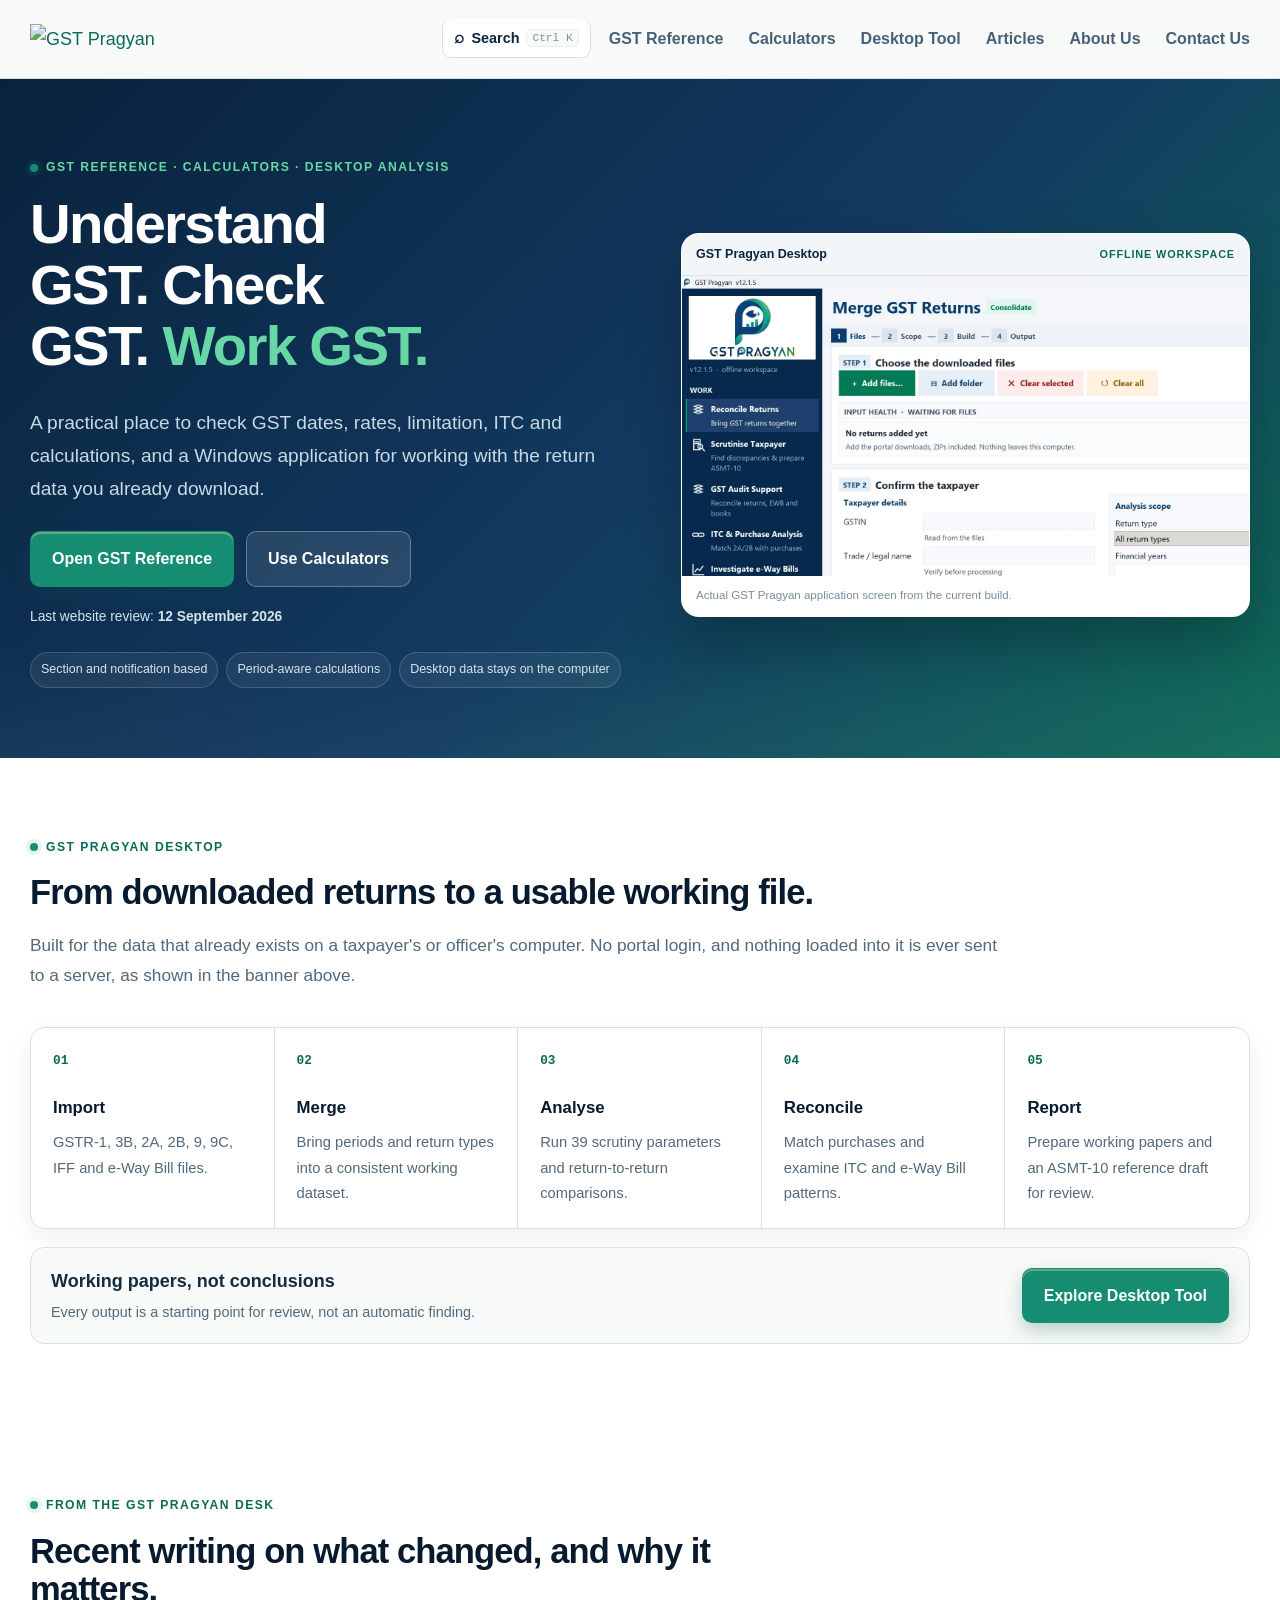
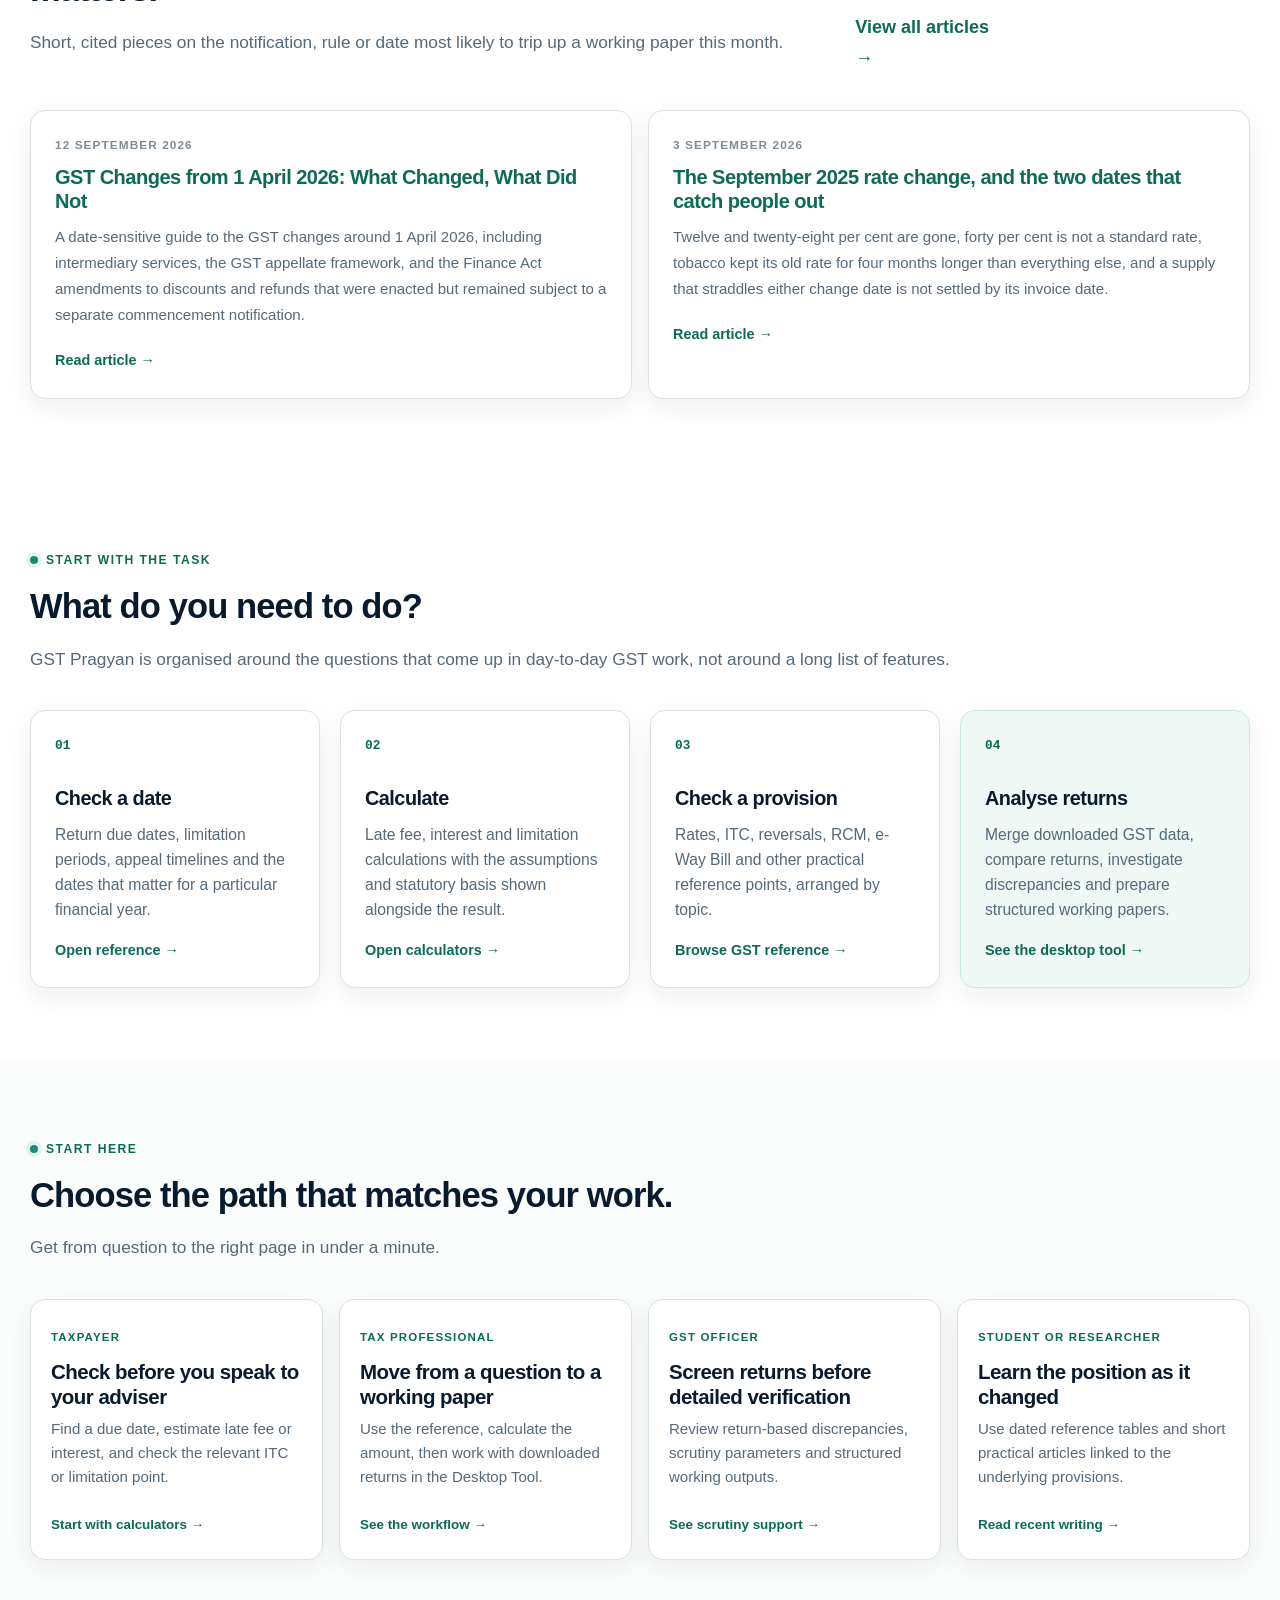
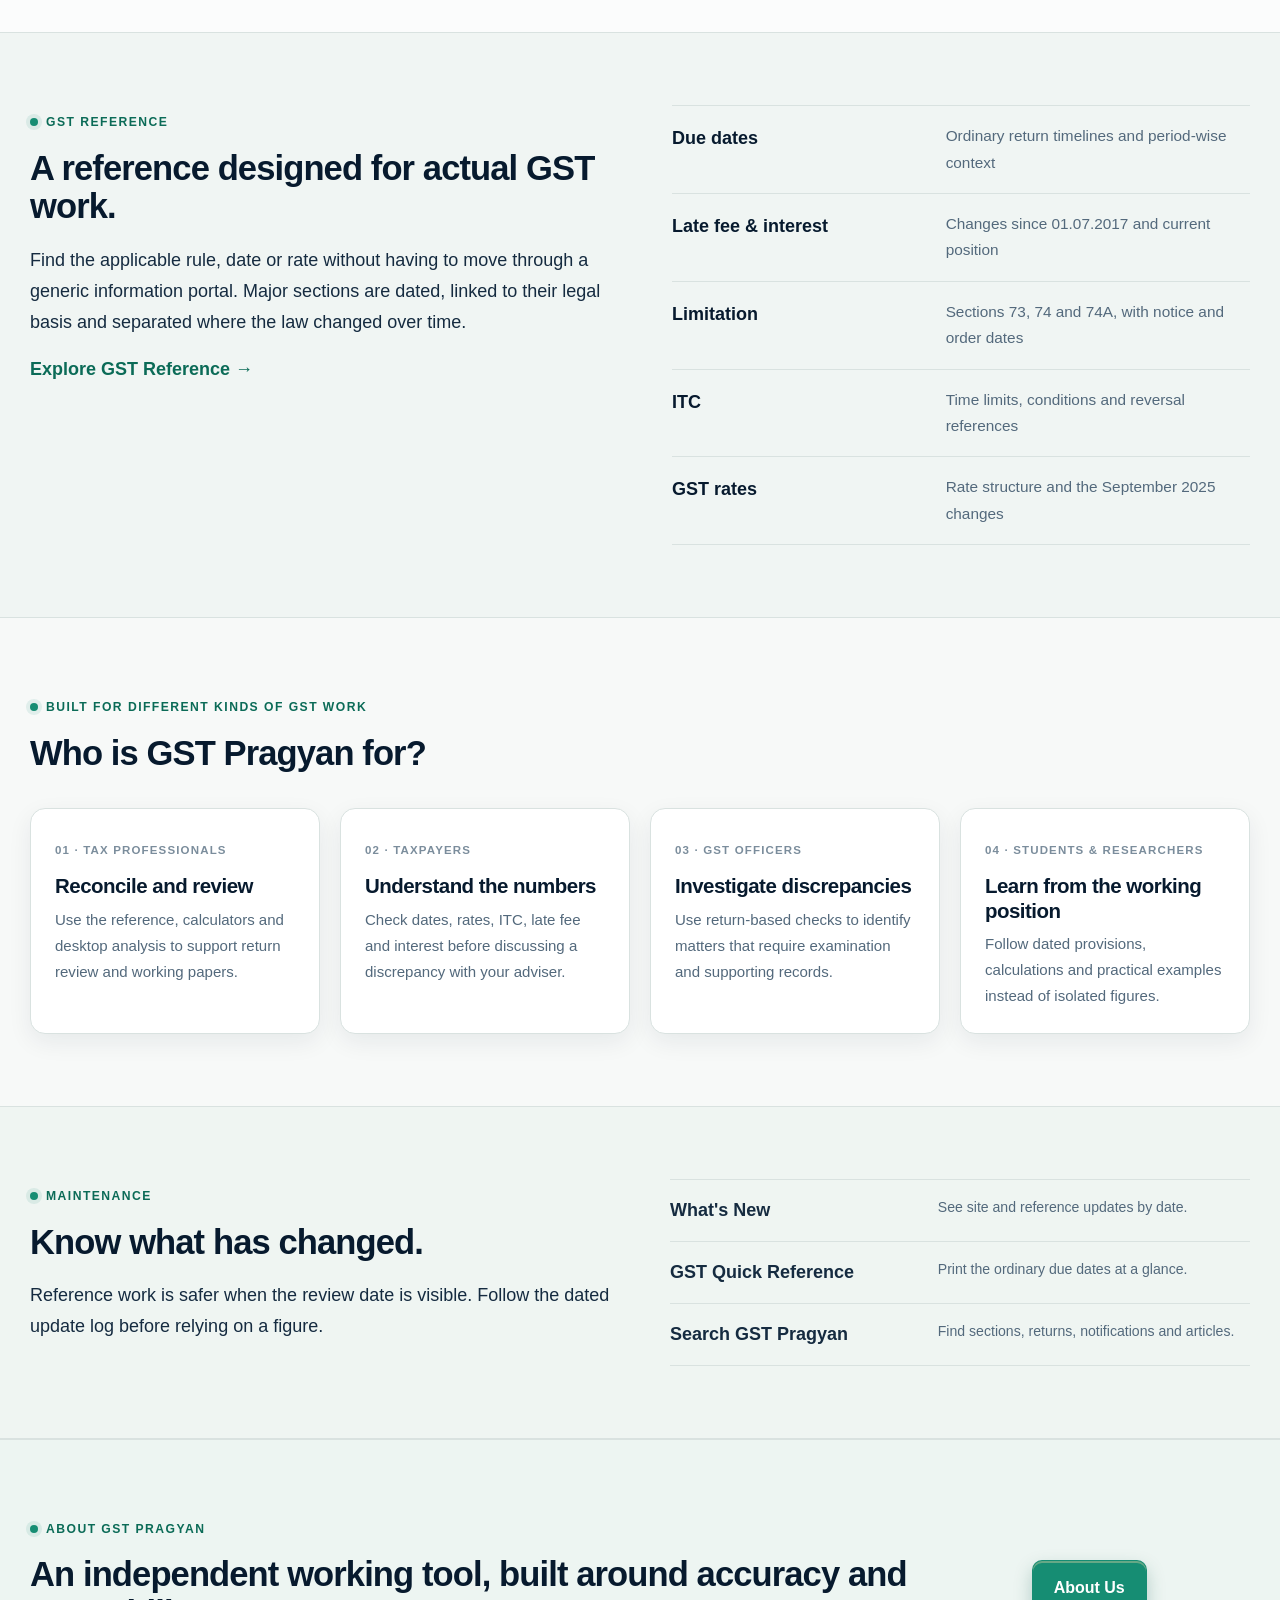
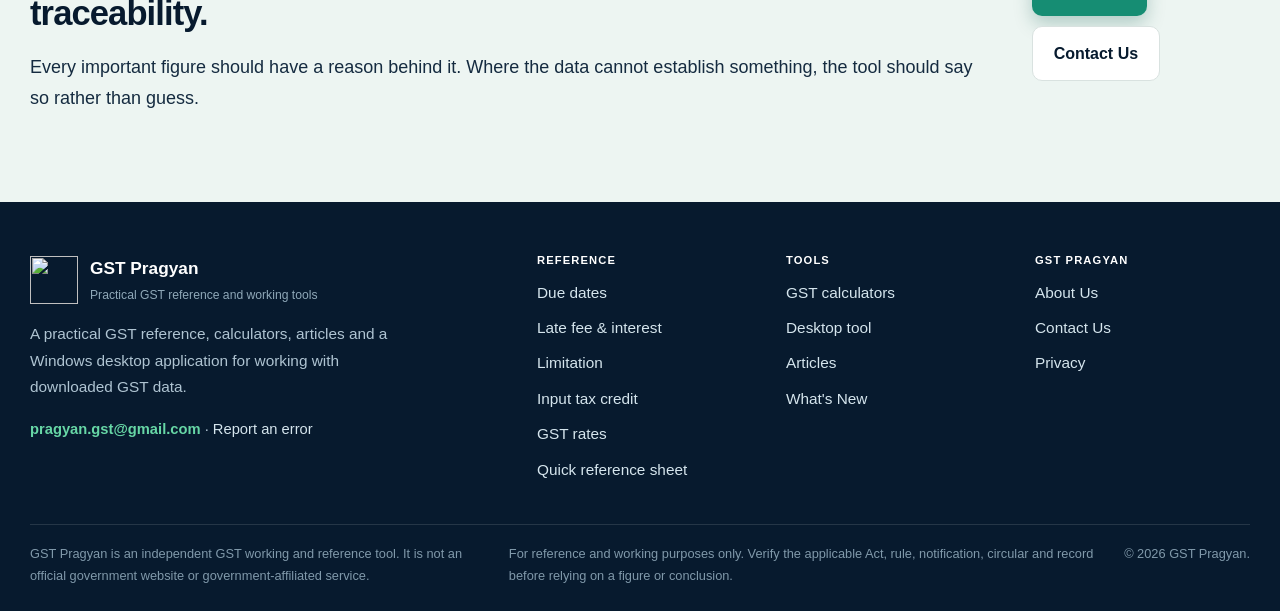
==== commit 5c4509f8: "Add files via upload" ====
--- a/index.html
+++ b/index.html
@@ -42,25 +42,23 @@
   </div>
 </section>
 
-<section class="app-showcase" id="tool">
+<section class="app-section" id="tool">
   <div class="wrap">
-    <div class="app-showcase-grid">
-      <div class="app-shot-wrap">
-        <img src="assets/gst-pragyan-app.webp" alt="GST Pragyan desktop application showing the Merge GST Returns workspace" class="app-shot">
-        <div class="shot-caption">Actual GST Pragyan application screen, current build. Offline workspace, no upload, no account.</div>
-      </div>
-      <div class="app-showcase-copy">
-        <span class="eyebrow dark">GST Pragyan Desktop</span>
-        <h2>From downloaded returns to a usable working file.</h2>
-        <p>Built for the data that already exists on a taxpayer's or officer's computer. No portal login, and nothing loaded into it is ever sent to a server.</p>
-        <div class="mini-feature"><b>Merge and reconcile</b><span>GSTR-1, 3B, 2A, 2B, 9, 9C, IFF and e-Way Bill files, brought into one working dataset.</span></div>
-        <div class="mini-feature"><b>39 scrutiny parameters</b><span>Return-to-return comparisons, ITC matching and e-Way Bill checks, each on its own worksheet.</span></div>
-        <div class="mini-feature"><b>Working papers, not conclusions</b><span>An ASMT-10 reference draft and structured outputs, ready for review before anything is issued.</span></div>
-        <div class="app-callout">
-          <div><strong>See the actual application</strong><span>Every screen here is the current Windows build, not a mock-up.</span></div>
-          <a class="btn btn-primary" href="app.html">Explore Desktop Tool</a>
-        </div>
-      </div>
+    <div class="section-head">
+      <span class="eyebrow dark">GST Pragyan Desktop</span>
+      <h2>From downloaded returns to a usable working file.</h2>
+      <p>Built for the data that already exists on a taxpayer's or officer's computer. No portal login, and nothing loaded into it is ever sent to a server, as shown in the banner above.</p>
+    </div>
+    <div class="workflow">
+      <div><b>01</b><strong>Import</strong><span>GSTR-1, 3B, 2A, 2B, 9, 9C, IFF and e-Way Bill files.</span></div>
+      <div><b>02</b><strong>Merge</strong><span>Bring periods and return types into a consistent working dataset.</span></div>
+      <div><b>03</b><strong>Analyse</strong><span>Run 39 scrutiny parameters and return-to-return comparisons.</span></div>
+      <div><b>04</b><strong>Reconcile</strong><span>Match purchases and examine ITC and e-Way Bill patterns.</span></div>
+      <div><b>05</b><strong>Report</strong><span>Prepare working papers and an ASMT-10 reference draft for review.</span></div>
+    </div>
+    <div class="app-callout">
+      <div><strong>Working papers, not conclusions</strong><span>Every output is a starting point for review, not an automatic finding.</span></div>
+      <a class="btn btn-primary" href="app.html">Explore Desktop Tool</a>
     </div>
   </div>
 </section>
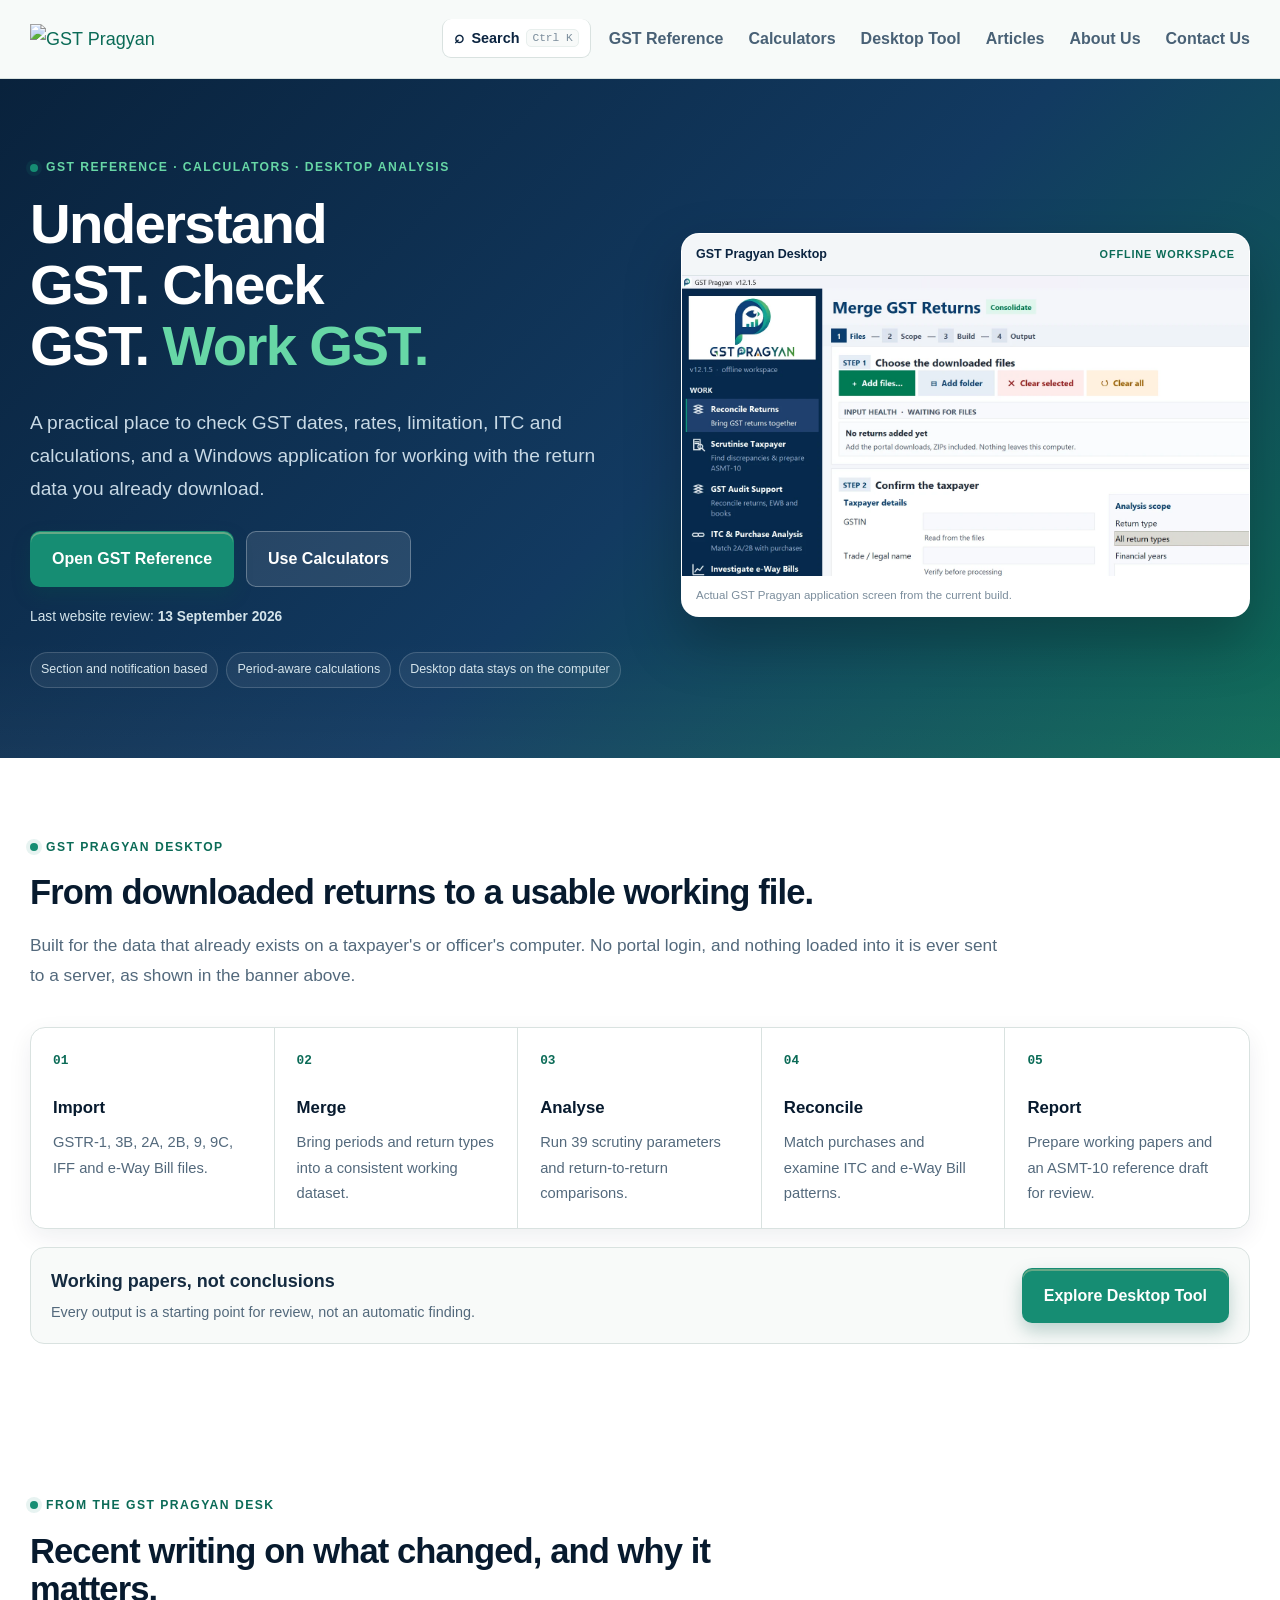
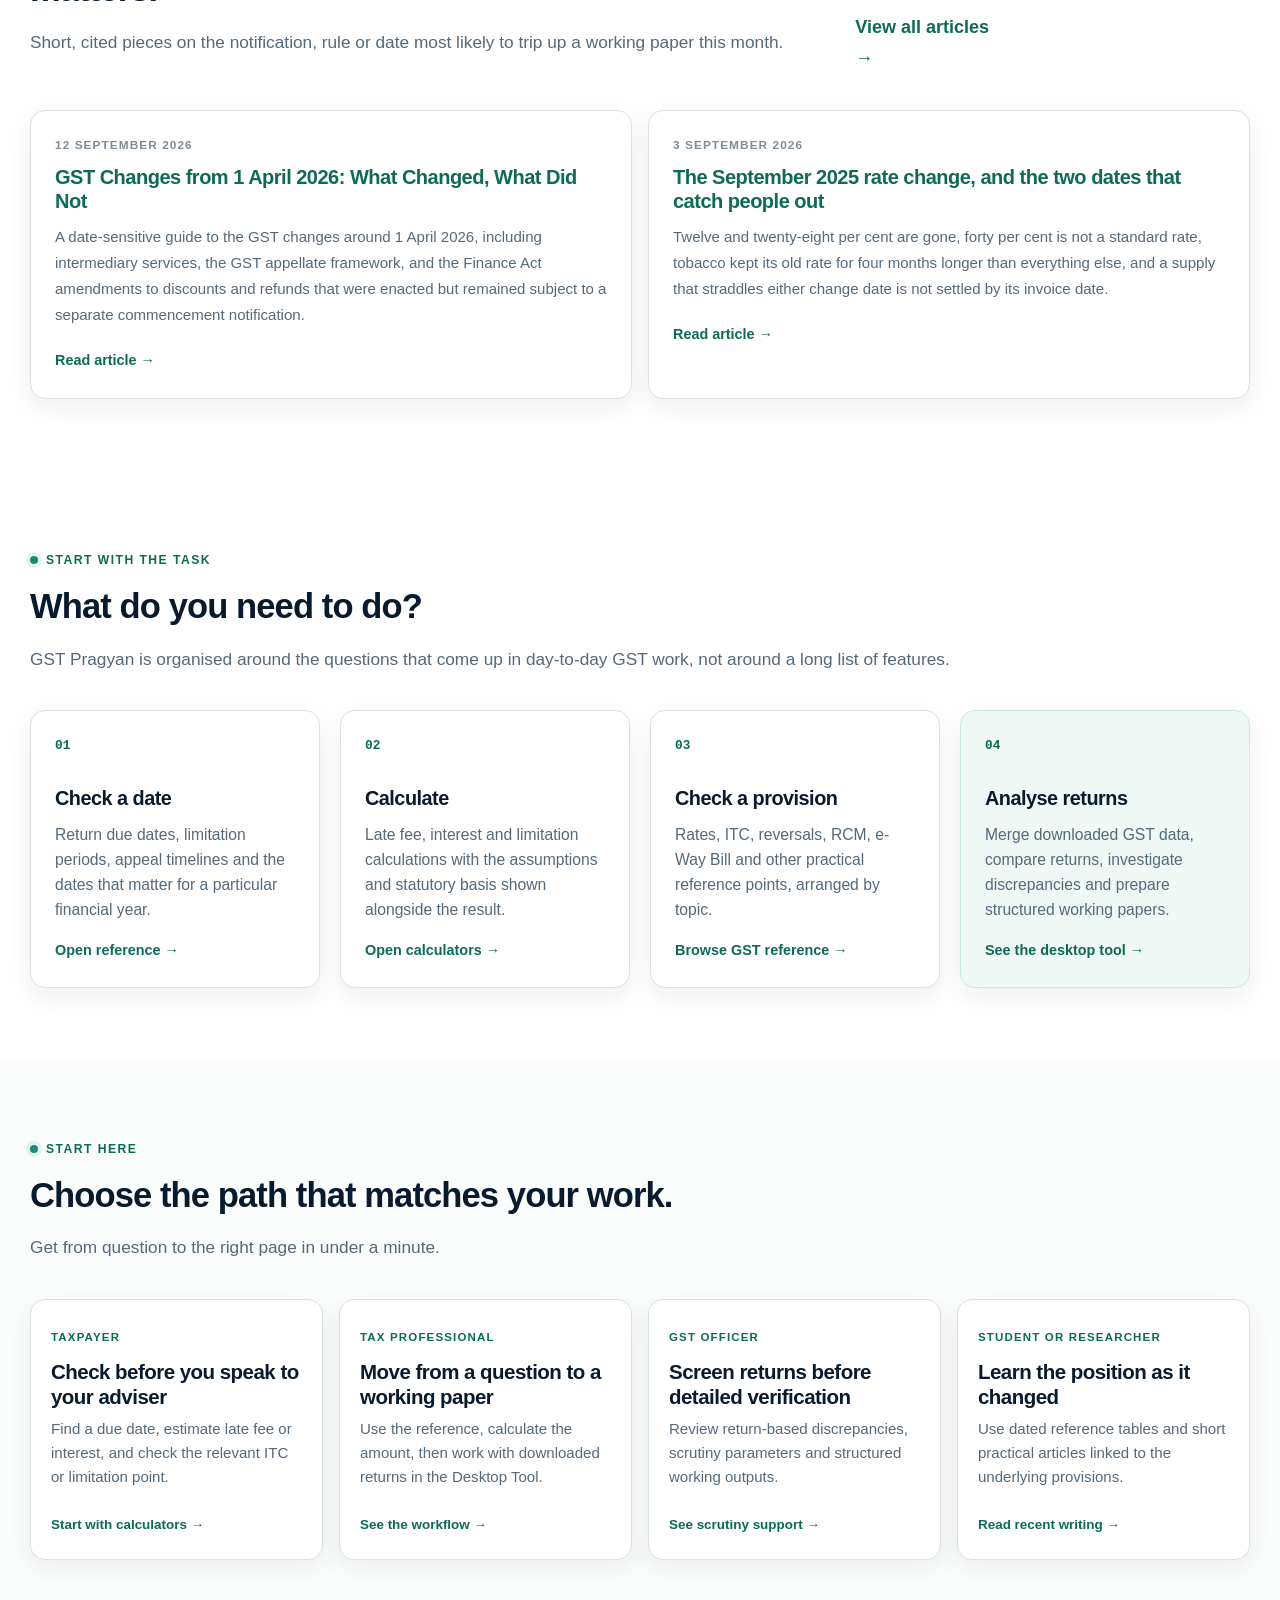
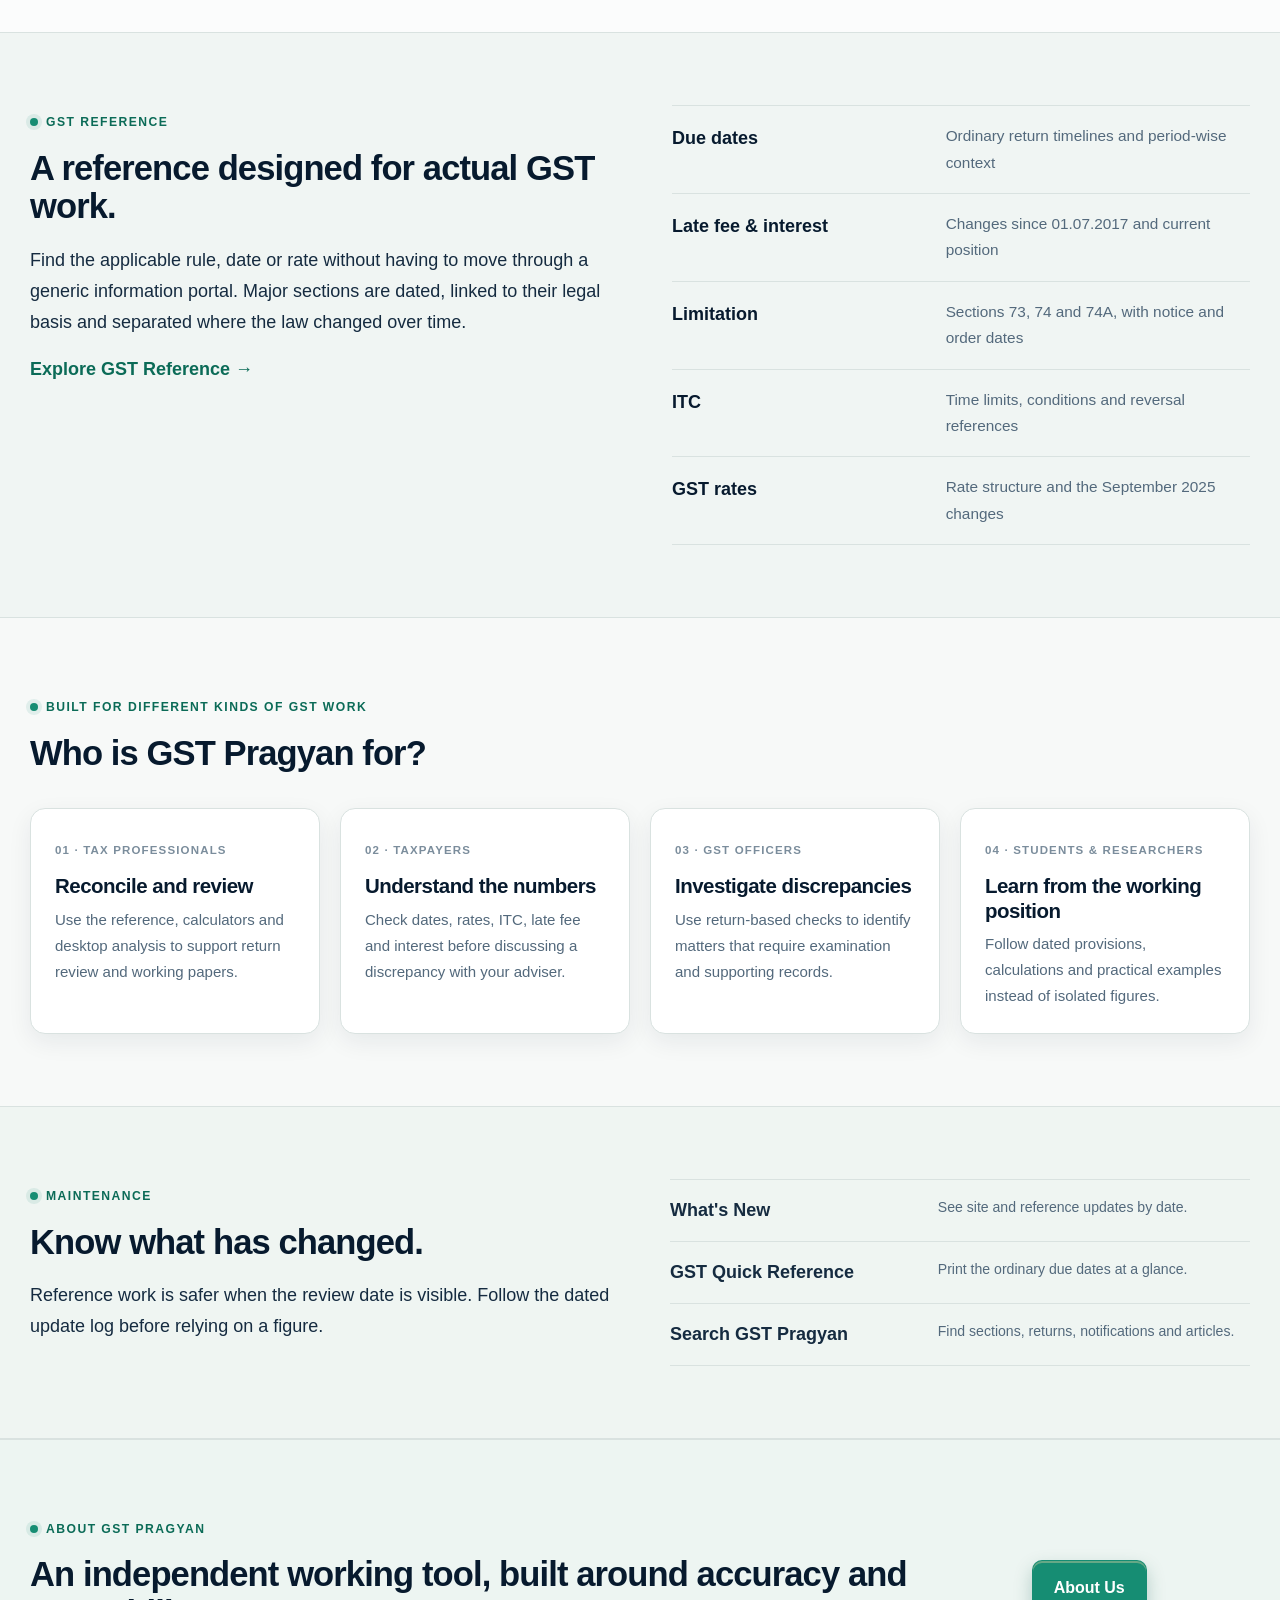
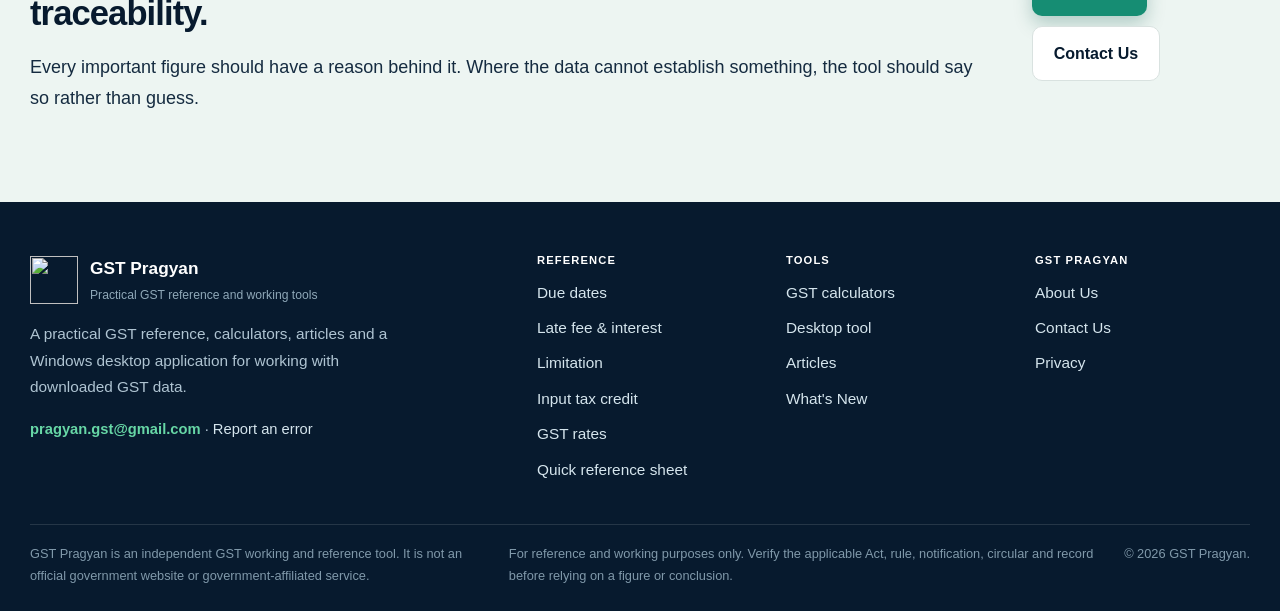
==== commit 47952e6d: "Add files via upload" ====
--- a/index.html
+++ b/index.html
@@ -28,7 +28,7 @@
         <a class="btn btn-primary" href="compliance.html">Open GST Reference</a>
         <a class="btn btn-glass" href="calculators.html">Use Calculators</a>
       </div>
-      <div class="review-line">Last website review: <strong>12 September 2026</strong></div><div class="hero-points">
+      <div class="review-line">Last website review: <strong>13 September 2026</strong></div><div class="hero-points">
         <span>Section and notification based</span>
         <span>Period-aware calculations</span>
         <span>Desktop data stays on the computer</span>
